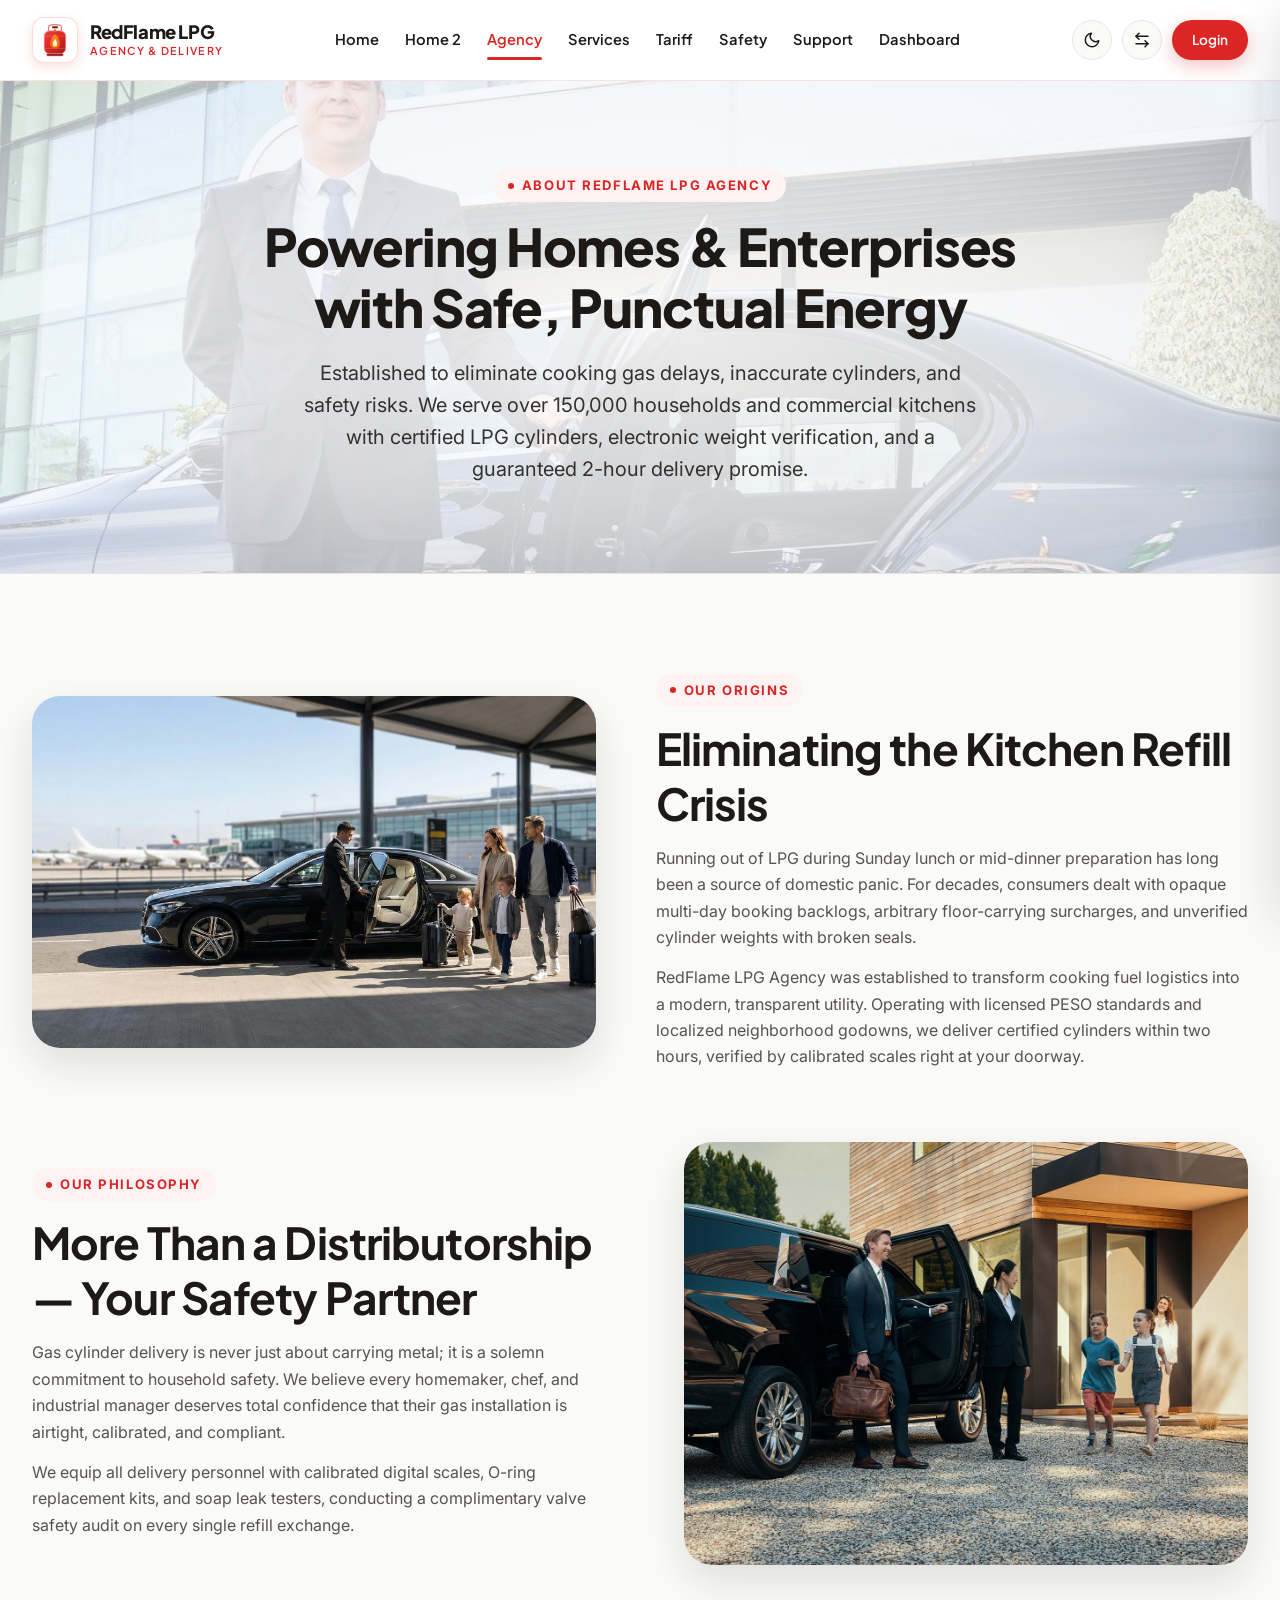
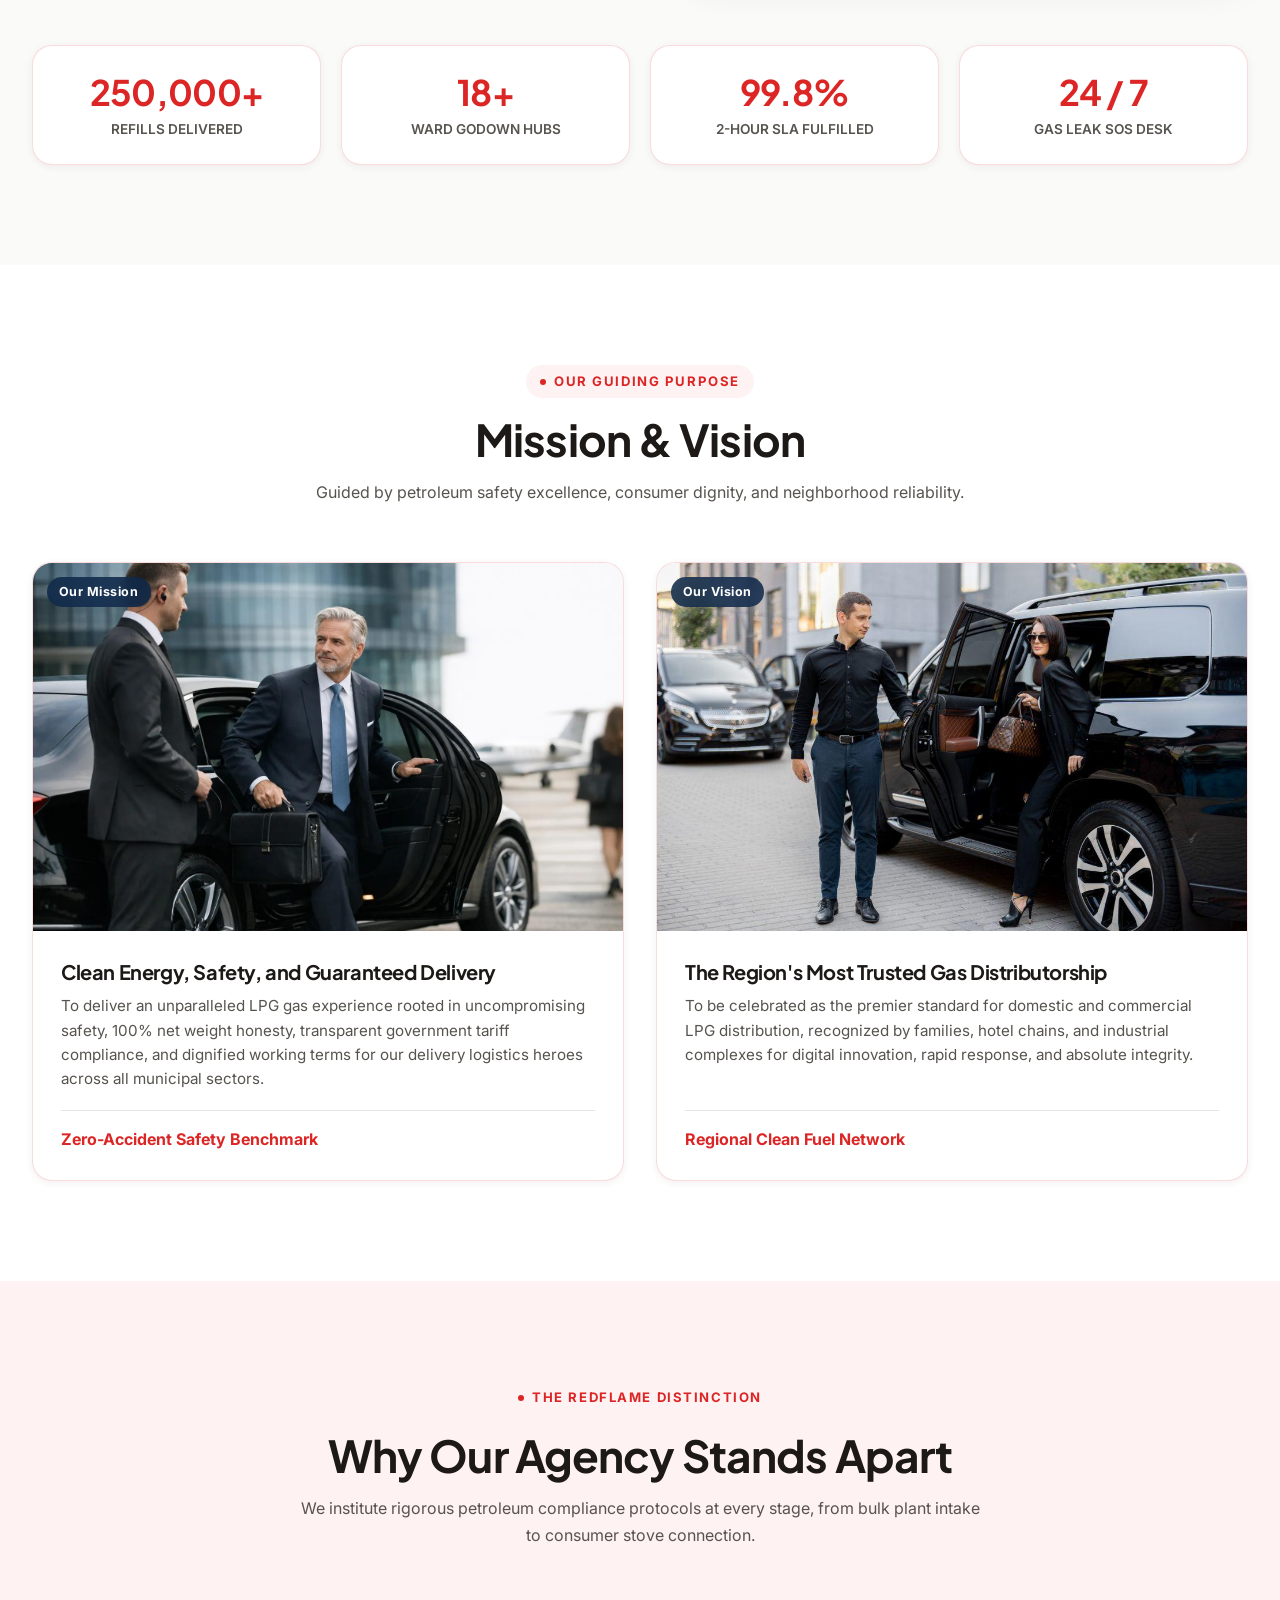
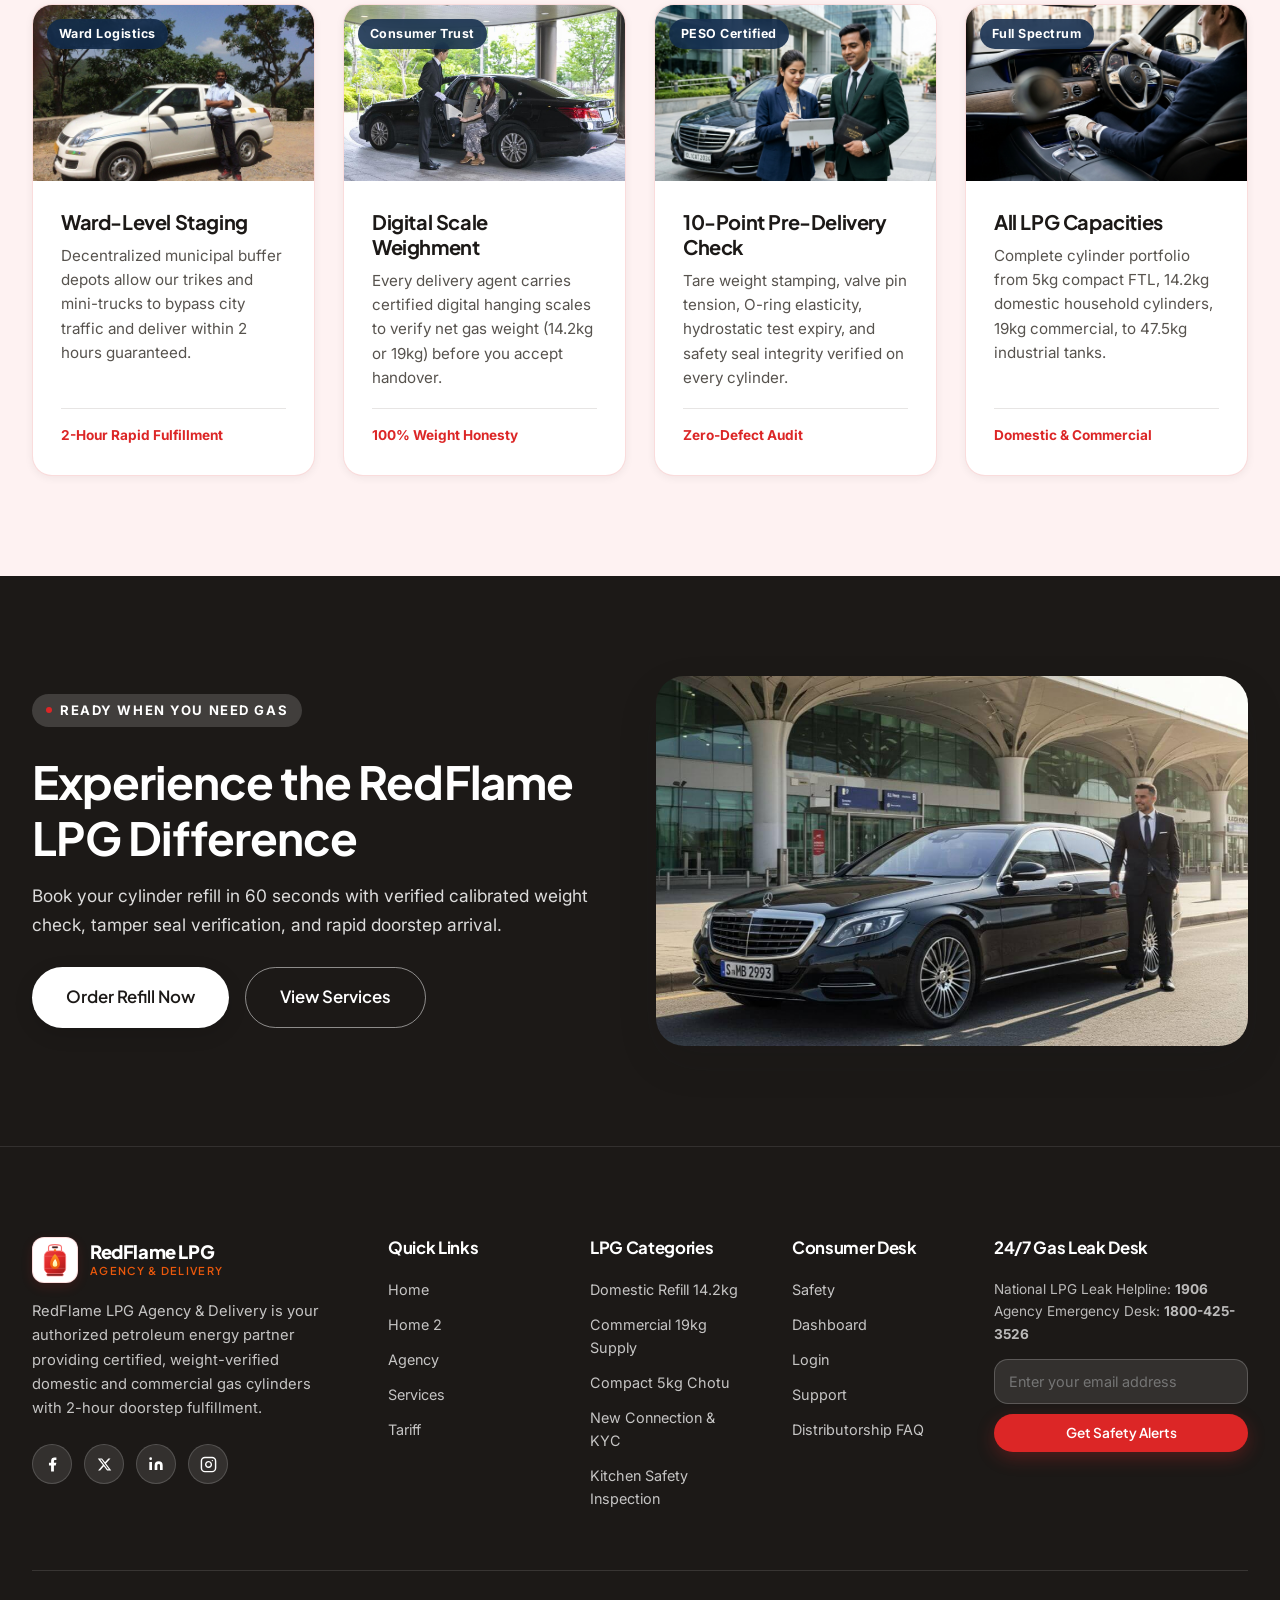
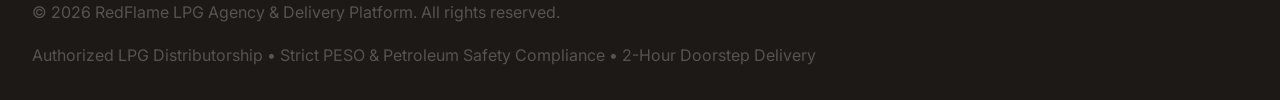
==== agency.html @ 3fe09af0 "first commit" ====
<!DOCTYPE html>
<html lang="en" dir="ltr" data-theme="light">
<head>
  <meta charset="UTF-8">
  <meta name="viewport" content="width=device-width, initial-scale=1.0">
  <title>Agency — RedFlame LPG Gas Agency &amp; Delivery</title>
  <meta name="description" content="Discover RedFlame LPG Agency. Authorized petroleum energy distributorship, uncompromising safety benchmarks, certified digital weight checks, and rapid 2-hour doorstep refills.">
  <!-- Stylesheets -->
  <link rel="stylesheet" href="assets/css/style.css">
  <link rel="icon" type="image/svg+xml" href="data:image/svg+xml,<svg xmlns='http://www.w3.org/2000/svg' viewBox='0 0 100 100'><rect width='100' height='100' rx='22' fill='%231C1917'/><rect x='25' y='28' width='50' height='56' rx='12' fill='%23DC2626'/><path d='M36 28V18C36 14.5 41 12 50 12C59 12 64 14.5 64 18V28' stroke='%23F87171' stroke-width='3' stroke-linecap='round' fill='none'/><path d='M50 36C50 36 62 48 62 60C62 67 57 72 50 72C43 72 38 67 38 60C38 48 50 36 50 36Z' fill='%23F97316'/><path d='M50 48C50 48 55 54 55 61C55 64 53 66 50 66C47 66 45 64 45 61C45 54 50 48 50 48Z' fill='%23FEF08A'/></svg>">
</head>
<body>

  <!-- ==========================================================================
       CRITICAL NAVBAR (Reusable Component)
       ========================================================================== -->
  <header class="site-header">
    <div class="container">
      <nav class="navbar" aria-label="Main Navigation">
        <a href="index.html" class="brand-logo" aria-label="RedFlame LPG Agency &amp; Delivery Home">
          <div class="logo-badge">
            <svg viewBox="0 0 100 100" fill="none" xmlns="http://www.w3.org/2000/svg" aria-hidden="true">
              <defs>
                <linearGradient id="rfCylAgencyNav" x1="20" y1="20" x2="80" y2="90" gradientUnits="userSpaceOnUse">
                  <stop offset="0%" stop-color="#EF4444"/>
                  <stop offset="50%" stop-color="#DC2626"/>
                  <stop offset="100%" stop-color="#991B1B"/>
                </linearGradient>
                <linearGradient id="rfFlameAgencyNav" x1="50" y1="75" x2="50" y2="25" gradientUnits="userSpaceOnUse">
                  <stop offset="0%" stop-color="#EA580C"/>
                  <stop offset="50%" stop-color="#F97316"/>
                  <stop offset="100%" stop-color="#FBBF24"/>
                </linearGradient>
                <linearGradient id="rfCoreAgencyNav" x1="50" y1="70" x2="50" y2="44" gradientUnits="userSpaceOnUse">
                  <stop offset="0%" stop-color="#FEF08A"/>
                  <stop offset="100%" stop-color="#FFFFFF"/>
                </linearGradient>
              </defs>
              <rect x="22" y="26" width="56" height="60" rx="14" fill="url(#rfCylAgencyNav)" stroke="#F87171" stroke-width="2"/>
              <path d="M33 26V16C33 12 38 9.5 50 9.5C62 9.5 67 12 67 16V26" stroke="#F87171" stroke-width="3" stroke-linecap="round" fill="none"/>
              <rect x="42" y="14" width="16" height="5" rx="2.5" fill="#1C1917" stroke="#FCA5A5" stroke-width="1.2"/>
              <rect x="47" y="22" width="6" height="5" rx="1" fill="#F97316"/>
              <line x1="22" y1="40" x2="78" y2="40" stroke="rgba(255,255,255,0.28)" stroke-width="1.5"/>
              <line x1="22" y1="72" x2="78" y2="72" stroke="rgba(255,255,255,0.28)" stroke-width="1.5"/>
              <rect x="28" y="86" width="44" height="6" rx="3" fill="#7F1D1D" stroke="#F87171" stroke-width="1.5"/>
              <path d="M50 34C50 34 63 47 63 60C63 68 57 74 50 74C43 74 37 68 37 60C37 47 50 34 50 34Z" fill="url(#rfFlameAgencyNav)"/>
              <path d="M50 47C50 47 56 54 56 62C56 65.5 53.5 68 50 68C46.5 68 44 65.5 44 62C44 54 50 48 50 48Z" fill="url(#rfCoreAgencyNav)"/>
            </svg>
          </div>
          <div class="brand-text">
            <span class="brand-title">RedFlame LPG</span>
            <span class="brand-subtitle">Agency &amp; Delivery</span>
          </div>
        </a>

        <!-- Desktop Navigation Links (>1024px) -->
        <div class="nav-links-desktop">
          <a href="index.html" class="nav-link">Home</a>
          <a href="home-2.html" class="nav-link">Home 2</a>
          <a href="agency.html" class="nav-link active">Agency</a>
          <a href="services.html" class="nav-link">Services</a>
          <a href="tariff.html" class="nav-link">Tariff</a>
          <a href="safety.html" class="nav-link">Safety</a>
          <a href="support.html" class="nav-link">Support</a>
          <a href="dashboard.html" class="nav-link" title="Consumer Dashboard">Dashboard</a>
        </div>

        <!-- Desktop Action Controls (>1024px) -->
        <div class="nav-actions-desktop">
          <button type="button" class="control-toggle control-icon-only theme-toggle-btn" aria-label="Toggle dark mode" title="Toggle Dark Mode">
            <span class="theme-icon" aria-hidden="true">
              <svg width="18" height="18" viewBox="0 0 24 24" fill="none" stroke="currentColor" stroke-width="2" stroke-linecap="round" stroke-linejoin="round"><path d="M21 12.79A9 9 0 1 1 11.21 3 7 7 0 0 0 21 12.79z"/></svg>
            </span>
          </button>

          <button type="button" class="control-toggle control-icon-only rtl-toggle-btn" aria-label="Toggle text direction" title="Toggle RTL / LTR">
            <span class="rtl-icon" aria-hidden="true">
              <svg width="18" height="18" viewBox="0 0 24 24" fill="none" stroke="currentColor" stroke-width="2" stroke-linecap="round" stroke-linejoin="round"><path d="M8 3 4 7l4 4"/><path d="M4 7h16"/><path d="m16 21 4-4-4-4"/><path d="M20 17H4"/></svg>
            </span>
          </button>

          <a href="login.html" class="btn btn-primary btn-sm nav-cta-login">
            <span>Login</span>
          </a>
        </div>

        <!-- Mobile & Tablet Hamburger Button (<=1024px) -->
        <button type="button" class="hamburger-btn" aria-label="Toggle navigation drawer" aria-expanded="false">
          <span class="hamburger-line"></span>
          <span class="hamburger-line"></span>
          <span class="hamburger-line"></span>
        </button>
      </nav>
    </div>
  </header>

  <!-- ==========================================================================
       SIDEBAR / DRAWER COMPONENT
       ========================================================================== -->
  <div class="sidebar-overlay" aria-hidden="true"></div>
  <aside class="site-sidebar" aria-label="Mobile Navigation Drawer">
    <div class="sidebar-header">
      <div class="brand-logo">
        <div class="logo-badge">
          <svg viewBox="0 0 100 100" fill="none" xmlns="http://www.w3.org/2000/svg" aria-hidden="true">
            <defs>
              <linearGradient id="rfCylAgencyM" x1="20" y1="20" x2="80" y2="90" gradientUnits="userSpaceOnUse">
                <stop offset="0%" stop-color="#EF4444"/>
                <stop offset="50%" stop-color="#DC2626"/>
                <stop offset="100%" stop-color="#991B1B"/>
              </linearGradient>
              <linearGradient id="rfFlameAgencyM" x1="50" y1="75" x2="50" y2="25" gradientUnits="userSpaceOnUse">
                <stop offset="0%" stop-color="#EA580C"/>
                <stop offset="50%" stop-color="#F97316"/>
                <stop offset="100%" stop-color="#FBBF24"/>
              </linearGradient>
              <linearGradient id="rfCoreAgencyM" x1="50" y1="70" x2="50" y2="44" gradientUnits="userSpaceOnUse">
                <stop offset="0%" stop-color="#FEF08A"/>
                <stop offset="100%" stop-color="#FFFFFF"/>
              </linearGradient>
            </defs>
            <rect x="22" y="26" width="56" height="60" rx="14" fill="url(#rfCylAgencyM)" stroke="#F87171" stroke-width="2"/>
            <path d="M33 26V16C33 12 38 9.5 50 9.5C62 9.5 67 12 67 16V26" stroke="#F87171" stroke-width="3" stroke-linecap="round" fill="none"/>
            <rect x="42" y="14" width="16" height="5" rx="2.5" fill="#1C1917" stroke="#FCA5A5" stroke-width="1.2"/>
            <rect x="47" y="22" width="6" height="5" rx="1" fill="#F97316"/>
            <line x1="22" y1="40" x2="78" y2="40" stroke="rgba(255,255,255,0.28)" stroke-width="1.5"/>
            <line x1="22" y1="72" x2="78" y2="72" stroke="rgba(255,255,255,0.28)" stroke-width="1.5"/>
            <rect x="28" y="86" width="44" height="6" rx="3" fill="#7F1D1D" stroke="#F87171" stroke-width="1.5"/>
            <path d="M50 34C50 34 63 47 63 60C63 68 57 74 50 74C43 74 37 68 37 60C37 47 50 34 50 34Z" fill="url(#rfFlameAgencyM)"/>
            <path d="M50 47C50 47 56 54 56 62C56 65.5 53.5 68 50 68C46.5 68 44 65.5 44 62C44 54 50 48 50 48Z" fill="url(#rfCoreAgencyM)"/>
          </svg>
        </div>
        <div class="brand-text">
          <span class="brand-title">RedFlame LPG</span>
          <span class="brand-subtitle">Agency &amp; Delivery</span>
        </div>
      </div>
      <button type="button" class="sidebar-close-btn" aria-label="Close navigation drawer">✕</button>
    </div>

    <div class="sidebar-body">
      <nav class="sidebar-nav-list">
        <a href="index.html" class="sidebar-nav-link">Home</a>
        <a href="home-2.html" class="sidebar-nav-link">Home 2</a>
        <a href="agency.html" class="sidebar-nav-link active">Agency</a>
        <a href="services.html" class="sidebar-nav-link">Services</a>
        <a href="tariff.html" class="sidebar-nav-link">Tariff</a>
        <a href="safety.html" class="sidebar-nav-link">Safety</a>
        <a href="support.html" class="sidebar-nav-link">Support</a>
        <a href="dashboard.html" class="sidebar-nav-link">Dashboard</a>
      </nav>

      <div class="sidebar-divider"></div>

      <div class="sidebar-controls-row">
        <button type="button" class="control-toggle control-icon-only theme-toggle-btn" aria-label="Toggle dark mode" title="Toggle Dark Mode">
          <span class="theme-icon" aria-hidden="true"><svg width="18" height="18" viewBox="0 0 24 24" fill="none" stroke="currentColor" stroke-width="2" stroke-linecap="round" stroke-linejoin="round"><path d="M21 12.79A9 9 0 1 1 11.21 3 7 7 0 0 0 21 12.79z"/></svg></span>
        </button>
        <button type="button" class="control-toggle control-icon-only rtl-toggle-btn" aria-label="Toggle text direction" title="Toggle RTL / LTR">
          <span class="rtl-icon" aria-hidden="true"><svg width="18" height="18" viewBox="0 0 24 24" fill="none" stroke="currentColor" stroke-width="2" stroke-linecap="round" stroke-linejoin="round"><path d="M8 3 4 7l4 4"/><path d="M4 7h16"/><path d="m16 21 4-4-4-4"/><path d="M20 17H4"/></svg></span>
        </button>
      </div>

      <div class="sidebar-cta-wrap">
        <a href="login.html" class="btn btn-primary sidebar-cta-btn">
          <span>Login</span>
        </a>
      </div>
    </div>
  </aside>

  <main id="main-content">
    <!-- ==========================================================================
         SECTION 01 — AGENCY HERO (Centered with Background Image)
         Image: images/image-18.png
         ========================================================================== -->
    <section class="page-hero" style="background-image: url('images/image-18.png');">
      <div class="page-hero-overlay"></div>
      <div class="container">
        <div class="page-hero-content reveal">
          <span class="eyebrow">About RedFlame LPG Agency</span>
          <h1>Powering Homes &amp; Enterprises with Safe, Punctual Energy</h1>
          <p class="lead">Established to eliminate cooking gas delays, inaccurate cylinders, and safety risks. We serve over 150,000 households and commercial kitchens with certified LPG cylinders, electronic weight verification, and a guaranteed 2-hour delivery promise.</p>
        </div>
      </div>
    </section>

    <!-- ==========================================================================
         SECTION 02 — BRAND STORY (Alternating image/text sections)
         Images: images/image-55.png, image-59.png
         ========================================================================== -->
    <section class="section section-alt">
      <div class="container">
        <!-- Story Part 1 -->
        <div style="display:grid; grid-template-columns:1fr 1.05fr; gap:clamp(32px, 5vw, 60px); align-items:center; margin-block-end: clamp(48px, 6vw, 72px);" class="hero-grid-1">
          <div class="reveal">
            <img src="images/image-55.png" alt="Happy family at home kitchen enjoying cooking with reliable RedFlame LPG cylinder connection" class="about-story-img" style="aspect-ratio:16/10; object-position:center;" width="2048" height="1143">
          </div>
          <div class="reveal">
            <span class="eyebrow">Our Origins</span>
            <h2 style="margin-block-end:14px;">Eliminating the Kitchen Refill Crisis</h2>
            <p>Running out of LPG during Sunday lunch or mid-dinner preparation has long been a source of domestic panic. For decades, consumers dealt with opaque multi-day booking backlogs, arbitrary floor-carrying surcharges, and unverified cylinder weights with broken seals.</p>
            <p style="margin-top:14px;">RedFlame LPG Agency was established to transform cooking fuel logistics into a modern, transparent utility. Operating with licensed PESO standards and localized neighborhood godowns, we deliver certified cylinders within two hours, verified by calibrated scales right at your doorway.</p>
          </div>
        </div>

        <!-- Story Part 2 -->
        <div style="display:grid; grid-template-columns:1.05fr 1fr; gap:clamp(32px, 5vw, 60px); align-items:center;" class="hero-grid-1">
          <div class="reveal">
            <span class="eyebrow">Our Philosophy</span>
            <h2 style="margin-block-end:14px;">More Than a Distributorship — Your Safety Partner</h2>
            <p>Gas cylinder delivery is never just about carrying metal; it is a solemn commitment to household safety. We believe every homemaker, chef, and industrial manager deserves total confidence that their gas installation is airtight, calibrated, and compliant.</p>
            <p style="margin-top:14px;">We equip all delivery personnel with calibrated digital scales, O-ring replacement kits, and soap leak testers, conducting a complimentary valve safety audit on every single refill exchange.</p>
          </div>
          <div class="reveal">
            <img src="images/image-59.png" alt="RedFlame LPG delivery team in uniform conducting kitchen safety audit and cylinder installation" class="about-story-img" style="aspect-ratio:4/3; object-position:center 20%;" width="1280" height="1000">
          </div>
        </div>

        <!-- Animated Statistics Strip -->
        <div style="display:grid; grid-template-columns:repeat(4, 1fr); gap:20px; margin-block-start: clamp(50px, 7vw, 80px);" class="grid-4">
          <div class="premium-card reveal" style="padding:24px; text-align:center;">
            <h3 style="font-size:2.2rem; color:var(--accent-primary); margin-block-end:4px;">250,000+</h3>
            <p style="font-size:0.85rem; font-weight:600; text-transform:uppercase;">Refills Delivered</p>
          </div>
          <div class="premium-card reveal" style="padding:24px; text-align:center;">
            <h3 style="font-size:2.2rem; color:var(--accent-primary); margin-block-end:4px;">18+</h3>
            <p style="font-size:0.85rem; font-weight:600; text-transform:uppercase;">Ward Godown Hubs</p>
          </div>
          <div class="premium-card reveal" style="padding:24px; text-align:center;">
            <h3 style="font-size:2.2rem; color:var(--accent-primary); margin-block-end:4px;">99.8%</h3>
            <p style="font-size:0.85rem; font-weight:600; text-transform:uppercase;">2-Hour SLA Fulfilled</p>
          </div>
          <div class="premium-card reveal" style="padding:24px; text-align:center;">
            <h3 style="font-size:2.2rem; color:var(--accent-primary); margin-block-end:4px;">24 / 7</h3>
            <p style="font-size:0.85rem; font-weight:600; text-transform:uppercase;">Gas Leak SOS Desk</p>
          </div>
        </div>
      </div>
    </section>

    <!-- ==========================================================================
         SECTION 03 — MISSION & VISION (EXACTLY 2 cards)
         Images: images/image-33.png, image-30.png
         ========================================================================== -->
    <section class="section">
      <div class="container">
        <div class="section-header reveal">
          <span class="eyebrow">Our Guiding Purpose</span>
          <h2>Mission &amp; Vision</h2>
          <p>Guided by petroleum safety excellence, consumer dignity, and neighborhood reliability.</p>
        </div>

        <div class="grid-2">
          <!-- Card 1: Mission -->
          <div class="premium-card reveal">
            <div class="card-img-wrap">
              <img src="images/image-33.png" alt="Safety certified LPG engineer inspecting manifold gas installation with precision gauges" width="1536" height="1024">
              <span class="card-badge">Our Mission</span>
            </div>
            <div class="card-body">
              <h3 class="card-title">Clean Energy, Safety, and Guaranteed Delivery</h3>
              <p class="card-desc">To deliver an unparalleled LPG gas experience rooted in uncompromising safety, 100% net weight honesty, transparent government tariff compliance, and dignified working terms for our delivery logistics heroes across all municipal sectors.</p>
              <div class="card-footer">
                <span style="font-weight:700; color:var(--accent-primary);">Zero-Accident Safety Benchmark</span>
              </div>
            </div>
          </div>

          <!-- Card 2: Vision -->
          <div class="premium-card reveal">
            <div class="card-img-wrap">
              <img src="images/image-30.png" alt="Modern clean commercial kitchen operating high flame RedFlame LPG burners" width="1024" height="683">
              <span class="card-badge">Our Vision</span>
            </div>
            <div class="card-body">
              <h3 class="card-title">The Region's Most Trusted Gas Distributorship</h3>
              <p class="card-desc">To be celebrated as the premier standard for domestic and commercial LPG distribution, recognized by families, hotel chains, and industrial complexes for digital innovation, rapid response, and absolute integrity.</p>
              <div class="card-footer">
                <span style="font-weight:700; color:var(--accent-primary);">Regional Clean Fuel Network</span>
              </div>
            </div>
          </div>
        </div>
      </div>
    </section>

    <!-- ==========================================================================
         SECTION 04 — WHY OUR AGENCY (EXACTLY 4 cards)
         Images: images/image-65.png, image-31.png, image-67.png, image-68.png
         ========================================================================== -->
    <section class="section section-soft">
      <div class="container">
        <div class="section-header reveal">
          <span class="eyebrow">The RedFlame Distinction</span>
          <h2>Why Our Agency Stands Apart</h2>
          <p>We institute rigorous petroleum compliance protocols at every stage, from bulk plant intake to consumer stove connection.</p>
        </div>

        <div class="grid-4">
          <!-- Card 1 -->
          <div class="premium-card reveal">
            <div class="card-img-wrap">
              <img src="images/image-65.png" alt="RedFlame LPG express delivery vehicle navigating localized ward streets" width="1200" height="900">
              <span class="card-badge">Ward Logistics</span>
            </div>
            <div class="card-body">
              <h3 class="card-title">Ward-Level Staging</h3>
              <p class="card-desc">Decentralized municipal buffer depots allow our trikes and mini-trucks to bypass city traffic and deliver within 2 hours guaranteed.</p>
              <div class="card-footer">
                <span style="font-weight:700; color:var(--accent-primary); font-size:0.85rem;">2-Hour Rapid Fulfillment</span>
              </div>
            </div>
          </div>

          <!-- Card 2 -->
          <div class="premium-card reveal">
            <div class="card-img-wrap">
              <img src="images/image-31.png" alt="Delivery agent showing homemaker calibrated digital scale weight measurement" width="960" height="640">
              <span class="card-badge">Consumer Trust</span>
            </div>
            <div class="card-body">
              <h3 class="card-title">Digital Scale Weighment</h3>
              <p class="card-desc">Every delivery agent carries certified digital hanging scales to verify net gas weight (14.2kg or 19kg) before you accept handover.</p>
              <div class="card-footer">
                <span style="font-weight:700; color:var(--accent-primary); font-size:0.85rem;">100% Weight Honesty</span>
              </div>
            </div>
          </div>

          <!-- Card 3 -->
          <div class="premium-card reveal">
            <div class="card-img-wrap">
              <img src="images/image-67.png" alt="Safety officer inspecting cylinder valve O-ring seal and pressure regulator with soap solution" style="object-position:center 20%;" width="1200" height="800">
              <span class="card-badge">PESO Certified</span>
            </div>
            <div class="card-body">
              <h3 class="card-title">10-Point Pre-Delivery Check</h3>
              <p class="card-desc">Tare weight stamping, valve pin tension, O-ring elasticity, hydrostatic test expiry, and safety seal integrity verified on every cylinder.</p>
              <div class="card-footer">
                <span style="font-weight:700; color:var(--accent-primary); font-size:0.85rem;">Zero-Defect Audit</span>
              </div>
            </div>
          </div>

          <!-- Card 4 -->
          <div class="premium-card reveal">
            <div class="card-img-wrap">
              <img src="images/image-68.png" alt="Industrial manifold valve control and high pressure regulator panel" style="object-position:center 45%;" width="1200" height="800">
              <span class="card-badge">Full Spectrum</span>
            </div>
            <div class="card-body">
              <h3 class="card-title">All LPG Capacities</h3>
              <p class="card-desc">Complete cylinder portfolio from 5kg compact FTL, 14.2kg domestic household cylinders, 19kg commercial, to 47.5kg industrial tanks.</p>
              <div class="card-footer">
                <span style="font-weight:700; color:var(--accent-primary); font-size:0.85rem;">Domestic &amp; Commercial</span>
              </div>
            </div>
          </div>
        </div>
      </div>
    </section>

    <!-- ==========================================================================
         SECTION 05 — TRUST & RELIABILITY CTA
         Image: images/image-61.png
         ========================================================================== -->
    <section class="section section-dark" style="position:relative; overflow:hidden;">
      <div class="container" style="position:relative; z-index:2;">
        <div style="display:grid; grid-template-columns:1fr 1.05fr; gap:clamp(32px, 5vw, 60px); align-items:center;" class="hero-grid-1">
          <div class="reveal" style="max-width:560px;">
            <span class="eyebrow" style="background:rgba(255,255,255,0.16); color:#FFFFFF;">Ready When You Need Gas</span>
            <h2 style="font-size:clamp(2rem, 3.8vw, 2.85rem); margin-block:12px 16px;">Experience the RedFlame LPG Difference</h2>
            <p style="font-size:1.08rem; line-height:1.65; margin-block-end:28px;">Book your cylinder refill in 60 seconds with verified calibrated weight check, tamper seal verification, and rapid doorstep arrival.</p>
            <div class="cta-btn-group" style="display:flex; gap:16px; flex-wrap:wrap;">
              <button type="button" class="btn btn-white btn-lg" data-open-modal="booking">Order Refill Now</button>
              <a href="services.html" class="btn btn-outline btn-lg" style="color:#FFFFFF; border-color:rgba(255,255,255,0.5);">View Services</a>
            </div>
          </div>
          <div class="reveal">
            <img src="images/image-61.png" alt="RedFlame LPG delivery supervisor standing proudly beside dispatch fleet at central godown hub" class="about-story-img" style="aspect-ratio:16/10; object-position:center 22%;" width="1060" height="710">
          </div>
        </div>
      </div>
    </section>
  </main>

  <!-- ==========================================================================
       SHARED REUSABLE FOOTER
       ========================================================================== -->
  <footer class="site-footer">
    <div class="container">
      <div class="footer-grid">
        <div class="footer-col">
          <a href="index.html" class="brand-logo" style="margin-block-end:16px;" aria-label="RedFlame LPG Agency &amp; Delivery Home">
            <div class="logo-badge">
              <svg viewBox="0 0 100 100" fill="none" xmlns="http://www.w3.org/2000/svg" aria-hidden="true">
                <defs>
                  <linearGradient id="rfCylAgencyFt" x1="20" y1="20" x2="80" y2="90" gradientUnits="userSpaceOnUse">
                    <stop offset="0%" stop-color="#EF4444"/>
                    <stop offset="50%" stop-color="#DC2626"/>
                    <stop offset="100%" stop-color="#991B1B"/>
                  </linearGradient>
                  <linearGradient id="rfFlameAgencyFt" x1="50" y1="75" x2="50" y2="25" gradientUnits="userSpaceOnUse">
                    <stop offset="0%" stop-color="#EA580C"/>
                    <stop offset="50%" stop-color="#F97316"/>
                    <stop offset="100%" stop-color="#FBBF24"/>
                  </linearGradient>
                  <linearGradient id="rfCoreAgencyFt" x1="50" y1="70" x2="50" y2="44" gradientUnits="userSpaceOnUse">
                    <stop offset="0%" stop-color="#FEF08A"/>
                    <stop offset="100%" stop-color="#FFFFFF"/>
                  </linearGradient>
                </defs>
                <rect x="22" y="26" width="56" height="60" rx="14" fill="url(#rfCylAgencyFt)" stroke="#F87171" stroke-width="2"/>
                <path d="M33 26V16C33 12 38 9.5 50 9.5C62 9.5 67 12 67 16V26" stroke="#F87171" stroke-width="3" stroke-linecap="round" fill="none"/>
                <rect x="42" y="14" width="16" height="5" rx="2.5" fill="#1C1917" stroke="#FCA5A5" stroke-width="1.2"/>
                <rect x="47" y="22" width="6" height="5" rx="1" fill="#F97316"/>
                <line x1="22" y1="40" x2="78" y2="40" stroke="rgba(255,255,255,0.28)" stroke-width="1.5"/>
                <line x1="22" y1="72" x2="78" y2="72" stroke="rgba(255,255,255,0.28)" stroke-width="1.5"/>
                <rect x="28" y="86" width="44" height="6" rx="3" fill="#7F1D1D" stroke="#F87171" stroke-width="1.5"/>
                <path d="M50 34C50 34 63 47 63 60C63 68 57 74 50 74C43 74 37 68 37 60C37 47 50 34 50 34Z" fill="url(#rfFlameAgencyFt)"/>
                <path d="M50 47C50 47 56 54 56 62C56 65.5 53.5 68 50 68C46.5 68 44 65.5 44 62C44 54 50 48 50 48Z" fill="url(#rfCoreAgencyFt)"/>
              </svg>
            </div>
            <div class="brand-text">
              <span class="brand-title">RedFlame LPG</span>
              <span class="brand-subtitle">Agency &amp; Delivery</span>
            </div>
          </a>
          <p class="footer-desc">RedFlame LPG Agency &amp; Delivery is your authorized petroleum energy partner providing certified, weight-verified domestic and commercial gas cylinders with 2-hour doorstep fulfillment.</p>
          <div class="social-links">
            <a href="#" class="social-link" aria-label="Facebook" title="Facebook">
              <svg width="17" height="17" viewBox="0 0 24 24" fill="currentColor" aria-hidden="true"><path d="M14 13.5h2.5l1-4H14v-2c0-1.03 0-2 2-2h1.5V2.14c-.326-.043-1.557-.14-2.857-.14C11.928 2 10 3.657 10 6.7v2.8H7v4h3V22h4v-8.5z"/></svg>
            </a>
            <a href="#" class="social-link" aria-label="X (Twitter)" title="X (Twitter)">
              <svg width="15" height="15" viewBox="0 0 24 24" fill="currentColor" aria-hidden="true"><path d="M18.244 2.25h3.308l-7.227 8.26 8.502 11.24H16.17l-5.214-6.817L4.99 21.75H1.68l7.73-8.835L1.254 2.25H8.08l4.713 6.231zm-1.161 17.52h1.833L7.084 4.126H5.117z"/></svg>
            </a>
            <a href="#" class="social-link" aria-label="LinkedIn" title="LinkedIn">
              <svg width="16" height="16" viewBox="0 0 24 24" fill="currentColor" aria-hidden="true"><path d="M16 8a6 6 0 0 1 6 6v7h-4v-7a2 2 0 0 0-2-2 2 2 0 0 0-2 2v7h-4v-7a6 6 0 0 1 6-6z"/><rect x="2" y="9" width="4" height="12"/><circle cx="4" cy="4" r="2"/></svg>
            </a>
            <a href="#" class="social-link" aria-label="Instagram" title="Instagram">
              <svg width="17" height="17" viewBox="0 0 24 24" fill="none" stroke="currentColor" stroke-width="2" stroke-linecap="round" stroke-linejoin="round" aria-hidden="true"><rect x="2" y="2" width="20" height="20" rx="5" ry="5"/><path d="M16 11.37A4 4 0 1 1 12.63 8 4 4 0 0 1 16 11.37z"/><line x1="17.5" y1="6.5" x2="17.51" y2="6.5"/></svg>
            </a>
          </div>
        </div>

        <div class="footer-col">
          <h5>Quick Links</h5>
          <div class="footer-links">
            <a href="index.html" class="footer-link">Home</a>
            <a href="home-2.html" class="footer-link">Home 2</a>
            <a href="agency.html" class="footer-link">Agency</a>
            <a href="services.html" class="footer-link">Services</a>
            <a href="tariff.html" class="footer-link">Tariff</a>
          </div>
        </div>

        <div class="footer-col">
          <h5>LPG Categories</h5>
          <div class="footer-links">
            <a href="services.html#domestic-lpg" class="footer-link">Domestic Refill 14.2kg</a>
            <a href="services.html#commercial-lpg" class="footer-link">Commercial 19kg Supply</a>
            <a href="services.html#domestic-lpg" class="footer-link">Compact 5kg Chotu</a>
            <a href="services.html#new-connection" class="footer-link">New Connection &amp; KYC</a>
            <a href="services.html#safety-inspection" class="footer-link">Kitchen Safety Inspection</a>
          </div>
        </div>

        <div class="footer-col">
          <h5>Consumer Desk</h5>
          <div class="footer-links">
            <a href="safety.html" class="footer-link">Safety</a>
            <a href="dashboard.html" class="footer-link">Dashboard</a>
            <a href="login.html" class="footer-link">Login</a>
            <a href="support.html" class="footer-link">Support</a>
            <a href="support.html#faq" class="footer-link">Distributorship FAQ</a>
          </div>
        </div>

        <div class="footer-col">
          <h5>24/7 Gas Leak Desk</h5>
          <p style="font-size:0.85rem; color:rgba(255,255,255,0.7); margin-block-end:14px;">National LPG Leak Helpline: <strong>1906</strong><br>Agency Emergency Desk: <strong>1800-425-3526</strong></p>
          <form onsubmit="event.preventDefault(); showToast('Thank you for subscribing to RedFlame LPG safety alerts!', 'success'); this.reset();" style="display:flex; flex-direction:column; gap:10px;">
            <input type="email" placeholder="Enter your email address" required style="padding:10px 14px; border-radius:var(--radius-md); background:rgba(255,255,255,0.1); border:1px solid rgba(255,255,255,0.2); color:#FFFFFF; font-size:0.9rem;">
            <button type="submit" class="btn btn-primary btn-sm" style="background:var(--color-fresh);">Get Safety Alerts</button>
          </form>
        </div>
      </div>

      <div class="footer-bottom">
        <p>&copy; 2026 RedFlame LPG Agency &amp; Delivery Platform. All rights reserved.</p>
        <p>Authorized LPG Distributorship &bull; Strict PESO &amp; Petroleum Safety Compliance &bull; 2-Hour Doorstep Delivery</p>
      </div>
    </div>
  </footer>

  <!-- Booking Modal -->
  <div class="modal-overlay" id="bookingModal" role="dialog" aria-modal="true" aria-labelledby="modalTitle">
    <div class="modal-dialog">
      <div class="modal-header">
        <div>
          <h3 id="modalTitle" style="font-size:1.35rem; margin-block-end:4px;">Book an LPG Cylinder Refill</h3>
          <p style="font-size:0.85rem; color:var(--text-muted);">Guaranteed 2-hour doorstep delivery with digital weight check</p>
        </div>
        <button type="button" class="modal-close-btn" aria-label="Close modal">✕</button>
      </div>
      <div class="modal-body">
        <form id="bookingModalForm" style="display:flex; flex-direction:column; gap:18px;">
          <div class="form-group">
            <label for="bookingModalService" class="form-label">Cylinder Category &amp; Tariff</label>
            <select id="bookingModalService" class="form-control" required>
              <option value="domestic-14">Domestic Refill 14.2 kg (₹853 / cylinder)</option>
              <option value="commercial-19">Commercial 19 kg Cylinder (₹1,780 / cylinder)</option>
              <option value="compact-5">Compact 5 kg Chotu Cylinder (₹340 / refill)</option>
              <option value="industrial-47">Industrial 47.5 kg Jumbo Tank (₹4,450 / cylinder)</option>
              <option value="new-connection">New Connection Kit + SV + Regulator (₹2,250)</option>
              <option value="safety-inspection">Kitchen Safety Audit &amp; Gas Leak Check (₹199)</option>
            </select>
          </div>

          <div class="grid-2" style="display:grid; grid-template-columns:1fr 1fr; gap:14px;">
            <div class="form-group">
              <label for="bookingModalPickup" class="form-label">Consumer ID / Mobile No.</label>
              <input type="text" id="bookingModalPickup" class="form-control" placeholder="17-Digit LPG ID or Mobile" required>
            </div>
            <div class="form-group">
              <label for="bookingModalDrop" class="form-label">Delivery Address / Ward</label>
              <input type="text" id="bookingModalDrop" class="form-control" placeholder="Flat No., Street, Sector" required>
            </div>
          </div>

          <div class="grid-3" style="display:grid; grid-template-columns:1fr 1fr 1fr; gap:12px;">
            <div class="form-group">
              <label for="bookingModalDate" class="form-label">Delivery Date</label>
              <input type="date" id="bookingModalDate" class="form-control" required>
            </div>
            <div class="form-group">
              <label for="bookingModalTime" class="form-label">Preferred Time</label>
              <input type="time" id="bookingModalTime" class="form-control" value="09:00" required>
            </div>
            <div class="form-group">
              <label for="bookingModalHours" class="form-label">Cylinder Qty</label>
              <input type="number" id="bookingModalHours" class="form-control" min="1" max="10" value="1" required>
            </div>
          </div>

          <div style="background:var(--color-soft-green); border:1px solid rgba(2, 132, 199, 0.2); padding:16px; border-radius:var(--radius-md); display:flex; justify-content:space-between; align-items:center;">
            <div>
              <span style="font-size:0.8rem; text-transform:uppercase; font-weight:700; color:var(--text-muted); display:block;">Estimated Total (Govt. Tariff)</span>
              <strong id="bookingModalEstimate" style="font-size:1.6rem; color:var(--accent-primary); font-family:var(--font-heading);">₹853</strong>
            </div>
            <span style="font-size:0.8rem; color:var(--text-muted); text-align:right;">Zero Floor Surcharges<br>DBT Subsidy &amp; Taxes Included</span>
          </div>

          <button type="submit" class="btn btn-primary btn-lg" style="width:100%;">
            <span>Confirm &amp; Dispatch Refill</span>
          </button>
        </form>
      </div>
    </div>
  </div>

  <script src="assets/js/main.js"></script>
</body>
</html>
---- assets/css/style.css ----
/* ==========================================================================
   REDFLAME LPG AGENCY & DELIVERY — ADVANCED PREMIUM DESIGN SYSTEM
   Classic Cylinder Red + Flame Orange + Deep Obsidian Theme, RTL & Dark Mode
   ========================================================================== */

@import url('https://fonts.googleapis.com/css2?family=Inter:wght@300;400;500;600;700&family=Plus+Jakarta+Sans:wght@500;600;700;800&display=swap');

/* --- CSS Variables & Theme Tokens --- */
:root {
  /* Brand Palette - Light Mode Default */
  --color-forest: #1C1917;
  --color-premium: #DC2626;
  --color-emerald: #B91C1C;
  --color-fresh: #DC2626;
  --color-flame: #EA580C;
  --color-soft-green: #FEF2F2;
  --color-soft-green-rgb: 254, 242, 242;
  --color-white: #FFFFFF;
  --color-warm-white: #FAFAF9;
  --color-charcoal: #1C1917;
  --color-muted: #57534E;
  --color-border: #E7E5E4;
  --color-card-border: rgba(220, 38, 38, 0.16);

  /* Semantic UI Tokens */
  --bg-primary: #FFFFFF;
  --bg-secondary: #FAFAF9;
  --bg-tertiary: #FFF7ED;
  --bg-card: #FFFFFF;
  --bg-card-hover: #FFFFFF;
  --text-main: #1C1917;
  --text-muted: #57534E;
  --text-light: #78716C;
  --heading-color: #1C1917;
  
  --header-bg: rgba(255, 255, 255, 0.96);
  --header-border: rgba(220, 38, 38, 0.14);
  --sidebar-bg: #FFFFFF;
  --sidebar-border: #E7E5E4;

  --accent-primary: #DC2626;
  --accent-hover: #B91C1C;
  --accent-emerald: #DC2626;
  --accent-glow: rgba(220, 38, 38, 0.28);
  --accent-flame: #EA580C;
  
  --shadow-sm: 0 2px 8px rgba(28, 25, 23, 0.06);
  --shadow-md: 0 8px 24px rgba(28, 25, 23, 0.09);
  --shadow-lg: 0 16px 40px rgba(28, 25, 23, 0.12);
  --shadow-card: 0 10px 30px rgba(28, 25, 23, 0.07);
  --shadow-float: 0 20px 48px rgba(28, 25, 23, 0.15);

  /* Typography */
  --font-heading: 'Plus Jakarta Sans', system-ui, -apple-system, sans-serif;
  --font-body: 'Inter', system-ui, -apple-system, sans-serif;

  /* Layout & Transitions */
  --radius-sm: 8px;
  --radius-md: 14px;
  --radius-lg: 20px;
  --radius-xl: 28px;
  --radius-full: 9999px;
  --transition: all 0.3s cubic-bezier(0.25, 0.8, 0.25, 1);
  --transition-fast: all 0.18s ease-in-out;
  --transition-bounce: all 0.4s cubic-bezier(0.34, 1.56, 0.64, 1);
  
  --container-max: 1280px;
  --section-padding: clamp(60px, 8vw, 100px);
}

/* --- Dark Theme Tokens --- */
[data-theme="dark"] {
  --bg-primary: #120909;
  --bg-secondary: #1A0E0E;
  --bg-tertiary: #241313;
  --bg-card: #1F1111;
  --bg-card-hover: #2B1717;
  --text-main: #F9FAFB;
  --text-muted: #A1A1AA;
  --text-light: #71717A;
  --heading-color: #FFFFFF;

  --color-border: #3B1C1C;
  --color-card-border: rgba(248, 113, 113, 0.22);
  --color-soft-green: #261212;
  --color-soft-green-rgb: 38, 18, 18;

  --header-bg: rgba(18, 9, 9, 0.94);
  --header-border: rgba(248, 113, 113, 0.18);
  --sidebar-bg: #170B0B;
  --sidebar-border: #3B1C1C;

  --accent-primary: #EF4444;
  --accent-hover: #F87171;
  --accent-emerald: #EF4444;
  --accent-glow: rgba(239, 68, 68, 0.35);
  --accent-flame: #FB923C;

  --shadow-sm: 0 2px 8px rgba(0, 0, 0, 0.35);
  --shadow-md: 0 8px 24px rgba(0, 0, 0, 0.45);
  --shadow-lg: 0 16px 40px rgba(0, 0, 0, 0.55);
  --shadow-card: 0 10px 30px rgba(0, 0, 0, 0.4);
  --shadow-float: 0 20px 48px rgba(0, 0, 0, 0.65);
}

/* --- Reset & Global Baseline --- */
*, *::before, *::after {
  box-sizing: border-box;
  margin: 0;
  padding: 0;
}

html {
  font-size: 16px;
  scroll-behavior: smooth;
  -webkit-font-smoothing: antialiased;
  -moz-osx-font-smoothing: grayscale;
}

body {
  font-family: var(--font-body);
  font-size: 1rem;
  line-height: 1.6;
  color: var(--text-main);
  background-color: var(--bg-primary);
  overflow-x: hidden;
  transition: background-color 0.3s ease, color 0.3s ease;
  min-height: 100vh;
  display: flex;
  flex-direction: column;
}

img, svg, picture {
  max-width: 100%;
  display: block;
}

a {
  color: inherit;
  text-decoration: none;
  transition: var(--transition-fast);
}

button, input, select, textarea {
  font: inherit;
  color: inherit;
  border: none;
  background: none;
}

button {
  cursor: pointer;
}

ul, ol {
  list-style: none;
}

/* --- Typography --- */
h1, h2, h3, h4, h5, h6 {
  font-family: var(--font-heading);
  color: var(--heading-color);
  font-weight: 700;
  line-height: 1.25;
  letter-spacing: -0.02em;
}

h1 { font-size: clamp(2.25rem, 5vw, 3.75rem); font-weight: 800; }
h2 { font-size: clamp(1.85rem, 4vw, 2.75rem); }
h3 { font-size: clamp(1.35rem, 2.5vw, 1.75rem); }
h4 { font-size: clamp(1.15rem, 2vw, 1.35rem); }
h5 { font-size: 1.1rem; }
h6 { font-size: 0.95rem; text-transform: uppercase; letter-spacing: 0.08em; }

p {
  color: var(--text-muted);
  font-size: 1rem;
  line-height: 1.65;
}

.lead {
  font-size: clamp(1.05rem, 1.8vw, 1.25rem);
  line-height: 1.6;
  color: var(--text-muted);
}

.eyebrow {
  display: inline-flex;
  align-items: center;
  gap: 8px;
  font-size: 0.82rem;
  font-weight: 700;
  text-transform: uppercase;
  letter-spacing: 0.12em;
  color: var(--accent-primary);
  background: var(--color-soft-green);
  padding: 6px 14px;
  border-radius: var(--radius-full);
  margin-block-end: 14px;
}

.eyebrow::before {
  content: '';
  width: 6px;
  height: 6px;
  border-radius: 50%;
  background: var(--accent-primary);
}

/* --- Container & Layout Helpers --- */
.container {
  width: 100%;
  max-width: var(--container-max);
  margin-inline: auto;
  padding-inline: clamp(16px, 4vw, 32px);
}

.section {
  padding-block: var(--section-padding);
  position: relative;
}

section[id] {
  scroll-margin-top: 88px;
}

.section-alt {
  background-color: var(--bg-secondary);
}

.section-soft {
  background-color: var(--color-soft-green);
}

.section-dark {
  background-color: var(--color-forest);
  color: #FFFFFF;
}

.section-dark h1,
.section-dark h2,
.section-dark h3,
.section-dark h4 {
  color: #FFFFFF;
}

.section-dark p {
  color: rgba(255, 255, 255, 0.85);
}

.section-header {
  text-align: center;
  max-width: 680px;
  margin-inline: auto;
  margin-block-end: clamp(36px, 6vw, 56px);
}

.section-header.text-start {
  text-align: start;
  margin-inline: 0;
}

.section-header h2 {
  margin-block-end: 12px;
}

/* --- Buttons & Interactive Elements --- */
.btn {
  display: inline-flex;
  align-items: center;
  justify-content: center;
  gap: 10px;
  font-family: var(--font-heading);
  font-weight: 600;
  font-size: 0.95rem;
  padding: 13px 26px;
  border-radius: var(--radius-full);
  transition: var(--transition);
  white-space: nowrap;
  user-select: none;
  text-decoration: none;
  position: relative;
  overflow: hidden;
}

.btn-primary {
  background-color: var(--accent-primary);
  color: #FFFFFF !important;
  box-shadow: 0 6px 18px var(--accent-glow);
}

.btn-primary:hover {
  background-color: var(--accent-hover);
  transform: translateY(-2px);
  box-shadow: 0 10px 24px var(--accent-glow);
}

.btn-primary:active {
  transform: translateY(0);
}

.btn-secondary {
  background-color: var(--color-soft-green);
  color: var(--accent-primary);
  border: 1px solid rgba(2, 132, 199, 0.2);
}

.btn-secondary:hover {
  background-color: var(--accent-primary);
  color: #FFFFFF;
  transform: translateY(-2px);
}

.btn-outline {
  border: 1.5px solid var(--accent-primary);
  color: var(--accent-primary);
  background: transparent;
}

.btn-outline:hover {
  background-color: var(--accent-primary);
  color: #FFFFFF;
  transform: translateY(-2px);
}

.btn-white {
  background-color: #FFFFFF;
  color: var(--color-forest) !important;
  box-shadow: 0 6px 20px rgba(0, 0, 0, 0.12);
}

.btn-white:hover {
  background-color: var(--color-soft-green);
  transform: translateY(-2px);
}

.btn-sm {
  padding: 8px 18px;
  font-size: 0.85rem;
}

.btn-lg {
  padding: 16px 34px;
  font-size: 1.05rem;
}

.btn-full {
  width: 100%;
}

.btn-icon-round {
  width: 42px;
  height: 42px;
  border-radius: 50%;
  display: inline-flex;
  align-items: center;
  justify-content: center;
  background: var(--bg-secondary);
  border: 1px solid var(--color-border);
  color: var(--text-main);
  transition: var(--transition-fast);
}

.btn-icon-round:hover {
  background: var(--color-soft-green);
  color: var(--accent-primary);
  border-color: var(--accent-primary);
  transform: scale(1.05);
}

/* ==========================================================================
   NAVBAR & HEADER COMPONENT
   ========================================================================== */
.site-header {
  position: sticky;
  top: 0;
  z-index: 1000;
  background-color: var(--header-bg);
  backdrop-filter: blur(14px);
  -webkit-backdrop-filter: blur(14px);
  border-bottom: 1px solid var(--header-border);
  transition: var(--transition);
}

.site-header.scrolled {
  box-shadow: var(--shadow-sm);
}

.navbar {
  display: flex;
  align-items: center;
  justify-content: space-between;
  height: 80px;
  gap: clamp(12px, 1.5vw, 24px);
}

/* Brand Logo */
.brand-logo {
  display: flex;
  align-items: center;
  gap: 12px;
  font-family: var(--font-heading);
  font-weight: 800;
  font-size: 1.25rem;
  color: var(--heading-color);
  letter-spacing: -0.02em;
  flex-shrink: 0;
}

.logo-badge {
  width: 46px;
  height: 46px;
  padding: 3px;
  border-radius: 12px;
  background: #FFFFFF;
  border: 1px solid var(--color-card-border);
  display: flex;
  align-items: center;
  justify-content: center;
  box-shadow: 0 4px 12px rgba(220, 38, 38, 0.14);
  flex-shrink: 0;
}

[data-theme="dark"] .logo-badge {
  background: #1C0F0F;
  border-color: rgba(248, 113, 113, 0.22);
  box-shadow: 0 4px 14px rgba(0, 0, 0, 0.4);
}

.logo-badge svg {
  width: 100%;
  height: 100%;
  display: block;
}

.brand-text {
  display: flex;
  flex-direction: column;
}

.brand-title {
  font-size: 1.15rem;
  font-weight: 800;
  line-height: 1.15;
  color: var(--heading-color);
  white-space: nowrap;
}

.brand-subtitle {
  font-size: 0.68rem;
  font-weight: 600;
  text-transform: uppercase;
  letter-spacing: 0.12em;
  color: var(--accent-primary);
  white-space: nowrap;
}

.site-footer .brand-title {
  color: #FFFFFF !important;
}

.site-footer .brand-subtitle {
  color: var(--accent-flame) !important;
}

/* Desktop Navigation (> 1024px) */
.nav-links-desktop {
  display: flex;
  align-items: center;
  flex-wrap: nowrap;
  gap: clamp(12px, 1.4vw, 22px);
}

.nav-link {
  font-family: var(--font-heading);
  font-weight: 600;
  font-size: 0.92rem;
  color: var(--text-main);
  padding: 8px 4px;
  position: relative;
  transition: var(--transition-fast);
  white-space: nowrap;
  flex-shrink: 0;
}

.nav-link:hover,
.nav-link.active {
  color: var(--accent-primary);
}

.nav-link.active::after {
  content: '';
  position: absolute;
  bottom: 0;
  inset-inline-start: 4px;
  inset-inline-end: 4px;
  height: 2.5px;
  background: var(--accent-primary);
  border-radius: var(--radius-full);
}

/* Desktop Action Controls (> 1024px) */
.nav-actions-desktop {
  display: flex;
  align-items: center;
  flex-wrap: nowrap;
  gap: 10px;
  flex-shrink: 0;
}

.control-toggle {
  display: inline-flex;
  align-items: center;
  justify-content: center;
  gap: 6px;
  padding: 8px 14px;
  border-radius: var(--radius-full);
  background: var(--bg-secondary);
  border: 1px solid var(--color-border);
  font-size: 0.85rem;
  font-weight: 600;
  color: var(--text-main);
  transition: var(--transition-fast);
  white-space: nowrap;
  flex-shrink: 0;
}

.control-toggle.control-icon-only {
  width: 40px;
  height: 40px;
  padding: 0;
  border-radius: 50%;
}

.theme-icon,
.rtl-icon {
  display: inline-flex;
  align-items: center;
  justify-content: center;
  line-height: 1;
}

.nav-cta-login {
  height: 40px;
  padding: 0 20px;
  border-radius: var(--radius-full);
  white-space: nowrap;
  flex-shrink: 0;
}

.control-toggle:hover {
  background: var(--color-soft-green);
  color: var(--accent-primary);
  border-color: var(--accent-primary);
}

/* Mobile & Tablet Controls (<= 1024px) */
.hamburger-btn {
  display: none;
  flex-direction: column;
  justify-content: center;
  align-items: center;
  gap: 5px;
  width: 44px;
  height: 44px;
  border-radius: var(--radius-md);
  background: var(--bg-secondary);
  border: 1px solid var(--color-border);
  color: var(--text-main);
  transition: var(--transition-fast);
  z-index: 1001;
}

.hamburger-line {
  width: 22px;
  height: 2px;
  background-color: var(--text-main);
  border-radius: 2px;
  transition: var(--transition);
}

.hamburger-btn.active .hamburger-line:nth-child(1) {
  transform: translateY(7px) rotate(45deg);
}

.hamburger-btn.active .hamburger-line:nth-child(2) {
  opacity: 0;
}

.hamburger-btn.active .hamburger-line:nth-child(3) {
  transform: translateY(-7px) rotate(-45deg);
}

/* ==========================================================================
   SIDEBAR / DRAWER COMPONENT (CRITICAL REQUIREMENT)
   ========================================================================== */
.sidebar-overlay {
  position: fixed;
  inset: 0;
  background-color: rgba(11, 21, 34, 0.6);
  backdrop-filter: blur(6px);
  -webkit-backdrop-filter: blur(6px);
  opacity: 0;
  visibility: hidden;
  transition: opacity 0.35s ease, visibility 0.35s ease;
  z-index: 1998;
}

.sidebar-overlay.active {
  opacity: 1;
  visibility: visible;
}

.site-sidebar {
  position: fixed;
  top: 0;
  bottom: 0;
  inset-inline-end: 0;
  width: min(380px, 86vw);
  background-color: var(--sidebar-bg);
  border-inline-start: 1px solid var(--sidebar-border);
  box-shadow: var(--shadow-float);
  z-index: 1999;
  transform: translateX(100%);
  transition: transform 0.38s cubic-bezier(0.25, 0.8, 0.25, 1);
  display: flex;
  flex-direction: column;
  overflow-y: auto;
  overscroll-behavior: contain;
}

/* In RTL mode, drawer slides from the other side */
[dir="rtl"] .site-sidebar {
  transform: translateX(-100%);
}

.site-sidebar.active {
  transform: translateX(0) !important;
}

.sidebar-header {
  display: flex;
  align-items: center;
  justify-content: space-between;
  padding: 22px 24px;
  border-bottom: 1px solid var(--color-border);
}

.sidebar-close-btn {
  width: 38px;
  height: 38px;
  border-radius: 50%;
  background: var(--bg-secondary);
  border: 1px solid var(--color-border);
  display: flex;
  align-items: center;
  justify-content: center;
  color: var(--text-main);
  transition: var(--transition-fast);
}

.sidebar-close-btn:hover {
  background: var(--color-soft-green);
  color: var(--accent-primary);
}

.sidebar-body {
  padding: 24px;
  display: flex;
  flex-direction: column;
  gap: 18px;
  flex: 1;
}

/* EXACT SIDEBAR ARRANGEMENT:
   1st: Main Nav Links
   2nd: Dashboard Navigation Link
   3rd: Theme + RTL in SAME horizontal row
   4th: Primary CTA button full width below Theme+RTL
*/

.sidebar-nav-list {
  display: flex;
  flex-direction: column;
  align-items: center;
  gap: 6px;
  width: 100%;
}

.sidebar-nav-link {
  display: flex;
  align-items: center;
  justify-content: center;
  width: 100%;
  max-width: 260px;
  min-height: 44px;
  padding: 10px 16px;
  margin-inline: auto;
  border-radius: var(--radius-md);
  font-family: var(--font-heading);
  font-weight: 600;
  font-size: 1rem;
  color: var(--text-main);
  text-align: center;
  transition: var(--transition-fast);
}

.sidebar-nav-link:hover,
.sidebar-nav-link.active {
  background-color: var(--color-soft-green);
  color: var(--accent-primary);
}

.sidebar-nav-link.dashboard-link {
  background: rgba(2, 132, 199, 0.08);
  color: var(--accent-primary);
  font-weight: 700;
  border: 1px dashed rgba(2, 132, 199, 0.25);
}

.sidebar-divider {
  height: 1px;
  width: 100%;
  max-width: 260px;
  background-color: var(--color-border);
  margin-block: 6px;
  margin-inline: auto;
}

/* 3rd: Theme + RTL Icons centered in SAME horizontal row */
.sidebar-controls-row {
  display: flex;
  align-items: center;
  justify-content: center;
  gap: 14px;
  width: 100%;
}

.sidebar-control-btn {
  display: inline-flex;
  align-items: center;
  justify-content: center;
  gap: 8px;
  height: 46px;
  padding: 10px 14px;
  border-radius: var(--radius-md);
  background: var(--bg-secondary);
  border: 1px solid var(--color-border);
  font-family: var(--font-heading);
  font-weight: 600;
  font-size: 0.88rem;
  color: var(--text-main);
  transition: var(--transition-fast);
  white-space: nowrap;
}

.sidebar-control-btn:hover {
  background: var(--color-soft-green);
  color: var(--accent-primary);
  border-color: var(--accent-primary);
}

/* 4th: CTA BUTTON below Theme + RTL Icons */
.sidebar-cta-wrap {
  width: 100%;
  display: flex;
  flex-direction: column;
  align-items: center;
  margin-block-start: 4px;
}

.sidebar-cta-btn {
  width: 100%;
  max-width: 260px;
  height: 48px;
  margin-inline: auto;
}

.sidebar-footer-note {
  margin-top: auto;
  padding-top: 20px;
  text-align: center;
  font-size: 0.82rem;
  color: var(--text-muted);
  border-top: 1px solid var(--color-border);
}

/* ==========================================================================
   EVEN-NUMBERED CARD GRIDS (CRITICAL 2x2 and 2x3 RULES)
   ========================================================================== */

/* 2-Card Grid */
.grid-2 {
  display: grid;
  grid-template-columns: repeat(2, 1fr);
  gap: clamp(20px, 3vw, 32px);
}

/* 4-Card Grid */
.grid-4 {
  display: grid;
  grid-template-columns: repeat(4, 1fr);
  gap: clamp(18px, 2.5vw, 28px);
}

/* 6-Card Grid */
.grid-6 {
  display: grid;
  grid-template-columns: repeat(3, 1fr);
  gap: clamp(18px, 2.5vw, 28px);
}

/* Base Card Style */
.premium-card {
  background: var(--bg-card);
  border: 1px solid var(--color-card-border);
  border-radius: var(--radius-lg);
  overflow: hidden;
  box-shadow: var(--shadow-sm);
  transition: var(--transition);
  display: flex;
  flex-direction: column;
  height: 100%;
  position: relative;
}

.premium-card:hover {
  transform: translateY(-6px);
  box-shadow: var(--shadow-lg);
  border-color: var(--accent-primary);
}

.card-img-wrap {
  position: relative;
  overflow: hidden;
  aspect-ratio: 16 / 10;
  background-color: var(--bg-secondary);
}

.card-img-wrap.portrait-aspect {
  aspect-ratio: 4 / 3;
}

.card-img-wrap.square-aspect {
  aspect-ratio: 1 / 1;
}

.card-img-wrap.icon-banner {
  background: linear-gradient(135deg, var(--color-forest) 0%, var(--color-premium) 100%);
  display: flex;
  align-items: center;
  justify-content: center;
}

.card-icon-ring {
  width: 72px;
  height: 72px;
  border-radius: 50%;
  background: rgba(255, 255, 255, 0.14);
  border: 1px solid rgba(255, 255, 255, 0.28);
  color: #FFFFFF;
  display: flex;
  align-items: center;
  justify-content: center;
  box-shadow: 0 10px 24px rgba(0, 0, 0, 0.18);
  transition: transform 0.35s ease;
}

.premium-card:hover .card-icon-ring {
  transform: scale(1.08);
}

.about-story-img,
.service-feature-img {
  width: 100%;
  height: auto;
  display: block;
  border-radius: var(--radius-xl);
  box-shadow: var(--shadow-lg);
  object-fit: cover;
}

.service-outstation-stack {
  display: grid;
  grid-template-columns: 1fr;
  gap: 18px;
}

.service-outstation-img {
  width: 100%;
  height: auto;
  max-height: 265px;
  display: block;
  border-radius: var(--radius-lg);
  box-shadow: var(--shadow-md);
  object-fit: cover;
}

.card-img-wrap img {
  width: 100%;
  height: 100%;
  object-fit: cover;
  transition: transform 0.6s cubic-bezier(0.25, 0.8, 0.25, 1);
}

.premium-card:hover .card-img-wrap img {
  transform: scale(1.05);
}

.card-badge {
  position: absolute;
  top: 14px;
  inset-inline-start: 14px;
  background: rgba(15, 41, 74, 0.85);
  backdrop-filter: blur(8px);
  color: #FFFFFF;
  font-size: 0.78rem;
  font-weight: 700;
  padding: 5px 12px;
  border-radius: var(--radius-full);
  letter-spacing: 0.04em;
  z-index: 2;
}

.card-body {
  padding: clamp(20px, 2.5vw, 28px);
  display: flex;
  flex-direction: column;
  flex: 1;
}

.card-title {
  margin-block-end: 10px;
  font-size: 1.25rem;
}

.card-desc {
  font-size: 0.95rem;
  color: var(--text-muted);
  line-height: 1.6;
  margin-block-end: 18px;
  flex: 1;
}

.card-footer {
  display: flex;
  align-items: center;
  justify-content: space-between;
  padding-block-start: 16px;
  border-top: 1px solid var(--color-border);
  margin-top: auto;
}

/* Section 03: Why Choose Us (2x2 Horizontal Editorial Cards) */
.why-choose-grid {
  display: grid;
  grid-template-columns: repeat(2, 1fr);
  gap: clamp(20px, 2.5vw, 28px);
  align-items: stretch;
}

.why-choose-card {
  display: grid;
  grid-template-columns: 0.92fr 1.08fr;
  align-items: stretch;
  min-height: 255px;
}

.why-choose-media {
  position: relative;
  overflow: hidden;
  background-color: var(--bg-secondary);
  min-height: 255px;
}

.why-choose-media img {
  position: absolute;
  inset: 0;
  width: 100%;
  height: 100%;
  object-fit: cover;
  object-position: center 22%;
  display: block;
  transition: transform 0.6s cubic-bezier(0.25, 0.8, 0.25, 1);
}

.why-choose-card:hover .why-choose-media img {
  transform: scale(1.05);
}

.why-choose-content {
  padding: clamp(22px, 2.5vw, 28px);
  display: flex;
  flex-direction: column;
  height: 100%;
  text-align: start;
}

.why-choose-content .card-title {
  font-size: 1.25rem;
  margin-block-end: 10px;
}

.why-choose-content .card-desc {
  font-size: 0.94rem;
  line-height: 1.62;
  color: var(--text-muted);
  margin-block-end: 18px;
  flex: 1;
}

.why-choose-footer {
  display: flex;
  align-items: center;
  justify-content: space-between;
  gap: 12px;
  flex-wrap: wrap;
  padding-block-start: 14px;
  border-top: 1px solid var(--color-border);
  margin-top: auto;
}

.why-choose-metric {
  display: inline-flex;
  align-items: center;
  gap: 7px;
  font-weight: 700;
  font-size: 0.84rem;
  color: var(--accent-primary);
  white-space: nowrap;
}

.why-choose-note {
  font-size: 0.82rem;
  font-weight: 500;
  color: var(--text-muted);
  white-space: nowrap;
}

/* Home 2 Benefit Cards Equal Baseline & Clean Alignment */
.benefit-cards-grid .card-img-wrap img {
  object-position: center 20%;
}

.benefit-cards-grid .card-body {
  padding: 24px;
}

.benefit-cards-grid .card-title {
  font-size: clamp(1.06rem, 1.32vw, 1.18rem);
  line-height: 1.3;
  margin-block-end: 10px;
  white-space: nowrap;
}

.benefit-cards-grid .card-desc {
  font-size: 0.92rem;
  line-height: 1.62;
  margin-block-end: 18px;
}

.benefit-cards-grid .card-footer {
  padding-block-start: 14px;
}

.benefit-footer-tag {
  display: inline-flex;
  align-items: center;
  gap: 8px;
  color: var(--accent-primary);
  font-weight: 700;
  font-size: 0.86rem;
}

/* ==========================================================================
   HOME 1 SPECIFIC SECTIONS
   ========================================================================== */
/* Section 01: Hero Split-Screen with Image Background */
.hero-home-1 {
  min-height: calc(100vh - 80px);
  min-height: calc(100dvh - 80px);
  display: flex;
  align-items: center;
  padding-block: clamp(24px, 3.5vh, 48px);
  background-color: var(--bg-primary);
  background-size: cover;
  background-position: left center;
  background-repeat: no-repeat;
  position: relative;
  overflow: hidden;
}

.hero-home-1-overlay {
  position: absolute;
  inset: 0;
  background: linear-gradient(
    90deg,
    rgba(255, 255, 255, 0.96) 0%,
    rgba(255, 255, 255, 0.90) 40%,
    rgba(237, 244, 255, 0.45) 60%,
    rgba(255, 255, 255, 0.08) 100%
  );
  z-index: 1;
  pointer-events: none;
}

[data-theme="dark"] .hero-home-1-overlay {
  background: linear-gradient(
    90deg,
    rgba(11, 21, 34, 0.97) 0%,
    rgba(11, 21, 34, 0.90) 40%,
    rgba(15, 41, 74, 0.48) 62%,
    rgba(11, 21, 34, 0.14) 100%
  );
}

.hero-home-1 .container {
  position: relative;
  z-index: 2;
  width: 100%;
}

.hero-grid-1 {
  display: grid;
  grid-template-columns: 1.05fr 0.95fr;
  align-items: center;
  gap: clamp(28px, 4vw, 56px);
}

.hero-content-1 h1 {
  font-size: clamp(2rem, 3.6vw, 3.25rem);
  line-height: 1.16;
  margin-block-end: clamp(12px, 1.8vh, 18px);
}

.hero-content-1 .lead {
  font-size: clamp(0.98rem, 1.25vw, 1.15rem);
  color: var(--text-main);
  opacity: 0.88;
  margin-block-end: clamp(18px, 2.5vh, 26px);
}

.hero-cta-group {
  display: flex;
  align-items: center;
  flex-wrap: wrap;
  gap: 14px;
  margin-block-end: clamp(20px, 3vh, 30px);
}

.trust-strip {
  display: flex;
  align-items: center;
  flex-wrap: wrap;
  gap: 20px;
  padding-block-start: clamp(14px, 2vh, 22px);
  border-top: 1px solid var(--color-border);
}

.trust-item {
  display: flex;
  align-items: center;
  gap: 10px;
  font-size: 0.88rem;
  font-weight: 600;
  color: var(--text-main);
}

.trust-icon {
  width: 24px;
  height: 24px;
  border-radius: 50%;
  background: var(--color-soft-green);
  color: var(--accent-primary);
  display: flex;
  align-items: center;
  justify-content: center;
  font-size: 0.85rem;
}

/* Hero Right: Floating Driver Card over Chauffeur Backdrop */
.hero-media-wrap {
  position: relative;
  display: flex;
  flex-direction: column;
  align-items: flex-end;
  justify-content: flex-end;
  min-height: clamp(220px, 34vh, 340px);
}

.hero-main-img {
  width: 100%;
  border-radius: var(--radius-xl);
  box-shadow: var(--shadow-lg);
  aspect-ratio: 16 / 10;
  object-fit: cover;
}

.floating-driver-card {
  position: relative;
  bottom: auto;
  inset-inline-start: auto;
  background: var(--bg-card);
  border: 1px solid var(--color-card-border);
  border-radius: var(--radius-lg);
  padding: 16px 20px;
  box-shadow: var(--shadow-float);
  display: flex;
  align-items: center;
  gap: 14px;
  backdrop-filter: blur(12px);
  -webkit-backdrop-filter: blur(12px);
  max-width: 290px;
  animation: floatSlow 4s ease-in-out infinite;
  z-index: 3;
}

@keyframes floatSlow {
  0%, 100% { transform: translateY(0); }
  50% { transform: translateY(-8px); }
}

.floating-driver-avatar {
  width: 48px;
  height: 48px;
  border-radius: 50%;
  object-fit: cover;
  border: 2px solid var(--accent-primary);
}

.floating-driver-info h5 {
  font-size: 0.95rem;
  line-height: 1.2;
}

.floating-driver-info p {
  font-size: 0.78rem;
  color: var(--text-muted);
}

.status-badge {
  display: inline-flex;
  align-items: center;
  gap: 5px;
  font-size: 0.72rem;
  font-weight: 700;
  color: var(--accent-emerald);
}

.status-badge::before {
  content: '';
  width: 7px;
  height: 7px;
  border-radius: 50%;
  background-color: var(--accent-emerald);
  box-shadow: 0 0 0 3px rgba(37, 99, 235, 0.2);
}

/* Section 02: Quick Booking Strip */
.booking-strip-section {
  padding-block: clamp(32px, 4.5vw, 48px);
  background-color: var(--bg-primary);
  position: relative;
  z-index: 10;
  margin-block-start: 0;
}

.booking-strip-card {
  background: var(--bg-card);
  border: 1px solid var(--color-card-border);
  border-radius: var(--radius-xl);
  box-shadow: var(--shadow-lg);
  padding: 24px 32px;
}

.booking-strip-form {
  display: grid;
  grid-template-columns: repeat(4, 1fr) auto;
  gap: 16px;
  align-items: flex-end;
}

.form-group {
  display: flex;
  flex-direction: column;
  gap: 6px;
}

.form-label {
  font-family: var(--font-heading);
  font-size: 0.82rem;
  font-weight: 700;
  text-transform: uppercase;
  letter-spacing: 0.06em;
  color: var(--text-main);
  display: flex;
  align-items: center;
  gap: 6px;
}

.form-control {
  width: 100%;
  height: 48px;
  padding: 10px 16px;
  border-radius: var(--radius-md);
  border: 1.5px solid var(--color-border);
  background-color: var(--bg-secondary);
  color: var(--text-main);
  font-size: 0.92rem;
  font-weight: 500;
  transition: var(--transition-fast);
}

.form-control:focus {
  outline: none;
  border-color: var(--accent-primary);
  background-color: var(--bg-primary);
  box-shadow: 0 0 0 3px var(--accent-glow);
}

/* Section 05: Timeline */
.timeline-grid {
  display: grid;
  grid-template-columns: repeat(4, 1fr);
  gap: 24px;
  position: relative;
}

.timeline-grid::before {
  content: '';
  position: absolute;
  top: 36px;
  inset-inline-start: 10%;
  inset-inline-end: 10%;
  height: 2px;
  background: repeating-linear-gradient(to right, var(--accent-primary) 0, var(--accent-primary) 8px, transparent 8px, transparent 16px);
  z-index: 0;
}

.timeline-step {
  position: relative;
  z-index: 1;
  text-align: center;
  display: flex;
  flex-direction: column;
  align-items: center;
}

.timeline-num {
  width: 72px;
  height: 72px;
  border-radius: 50%;
  background: var(--bg-card);
  border: 3px solid var(--accent-primary);
  box-shadow: var(--shadow-md);
  display: flex;
  align-items: center;
  justify-content: center;
  font-family: var(--font-heading);
  font-size: 1.35rem;
  font-weight: 800;
  color: var(--accent-primary);
  margin-block-end: 20px;
  transition: var(--transition);
}

.timeline-step:hover .timeline-num {
  background: var(--accent-primary);
  color: #FFFFFF;
  transform: scale(1.1);
}

/* ==========================================================================
   HOME 2 SPECIFIC SECTIONS (COMPLETELY DIFFERENT DESIGN)
   ========================================================================== */
/* Section 01: Full-Width Cinematic Hero */
.hero-home-2 {
  min-height: calc(100vh - 80px);
  min-height: calc(100dvh - 80px);
  position: relative;
  display: flex;
  align-items: center;
  background-size: cover;
  background-position: center;
  background-repeat: no-repeat;
  color: #FFFFFF;
  padding-block: clamp(24px, 4vh, 48px);
  overflow: hidden;
}

.hero-home-2-overlay {
  position: absolute;
  inset: 0;
  background: linear-gradient(135deg, rgba(7, 15, 30, 0.92) 0%, rgba(11, 37, 69, 0.8) 60%, rgba(2, 132, 199, 0.62) 100%);
  z-index: 1;
}

.hero-home-2 .container {
  position: relative;
  z-index: 2;
}

.hero-content-2 {
  max-width: 780px;
  margin-inline: auto;
  text-align: center;
}

.hero-content-2 h1 {
  color: #FFFFFF;
  font-size: clamp(2.1rem, 3.8vw, 3.35rem);
  line-height: 1.16;
  margin-block-end: clamp(12px, 1.8vh, 18px);
  text-shadow: 0 4px 16px rgba(0, 0, 0, 0.35);
}

.hero-content-2 .lead {
  color: rgba(255, 255, 255, 0.92);
  font-size: clamp(1rem, 1.3vw, 1.18rem);
  max-width: 660px;
  margin-inline: auto;
  margin-block-end: clamp(20px, 2.8vh, 28px);
}

/* ==========================================================================
   INNER PAGE HEROES (ABOUT TO CONTACT — CENTERED WITH IMAGE BACKDROP)
   ========================================================================== */
.page-hero {
  position: relative;
  display: flex;
  align-items: center;
  min-height: clamp(360px, 50vh, 480px);
  padding-block: clamp(56px, 7vw, 88px);
  background-color: var(--bg-primary);
  background-size: cover;
  background-position: center 25%;
  background-repeat: no-repeat;
  overflow: hidden;
  border-bottom: 1px solid var(--color-border);
}

.page-hero-overlay {
  position: absolute;
  inset: 0;
  background: radial-gradient(
    ellipse at center,
    rgba(255, 255, 255, 0.92) 0%,
    rgba(247, 249, 252, 0.84) 55%,
    rgba(237, 244, 255, 0.68) 100%
  );
  z-index: 1;
  pointer-events: none;
}

[data-theme="dark"] .page-hero-overlay {
  background: radial-gradient(
    ellipse at center,
    rgba(11, 21, 34, 0.92) 0%,
    rgba(11, 21, 34, 0.84) 58%,
    rgba(15, 41, 74, 0.68) 100%
  );
}

.page-hero .container {
  position: relative;
  z-index: 2;
  width: 100%;
}

.page-hero-content {
  max-width: 780px;
  margin-inline: auto;
  text-align: center;
}

.page-hero-content-wide {
  max-width: 920px;
}

.hero-break {
  display: inline;
}

.page-hero-content h1 {
  font-size: clamp(2.1rem, 4.2vw, 3.25rem);
  line-height: 1.18;
  margin-block-end: 18px;
}

.page-hero-content .lead {
  color: var(--text-main);
  opacity: 0.88;
  max-width: 680px;
  margin-inline: auto;
}

.page-hero-cta {
  display: flex;
  flex-wrap: wrap;
  justify-content: center;
  gap: 16px;
  margin-block-start: 28px;
}

/* Section 02: Uniform 3-Column Service Grid (6 Cards) */
.bento-grid {
  display: grid;
  grid-template-columns: repeat(3, 1fr);
  gap: clamp(20px, 2.5vw, 28px);
}

.bento-tile {
  background: var(--bg-card);
  border: 1px solid var(--color-card-border);
  border-radius: var(--radius-xl);
  overflow: hidden;
  position: relative;
  box-shadow: var(--shadow-sm);
  transition: var(--transition);
  display: flex;
  flex-direction: column;
  height: 100%;
}

.bento-tile:hover {
  transform: translateY(-5px);
  box-shadow: var(--shadow-lg);
  border-color: var(--accent-primary);
}

/* Uniform 3-Column Card Alignment */
.bento-large,
.bento-medium,
.bento-small-1,
.bento-small-2,
.bento-small-3 {
  grid-column: span 1;
  grid-row: span 1;
}

.bento-media {
  position: relative;
  width: 100%;
  height: 220px;
  overflow: hidden;
  flex-shrink: 0;
}

.bento-media img {
  width: 100%;
  height: 100%;
  object-fit: cover;
  transition: transform 0.6s ease;
}

.bento-tile:hover .bento-media img {
  transform: scale(1.06);
}

.bento-content {
  padding: 24px;
  display: flex;
  flex-direction: column;
  flex: 1;
}

/* Section 03: Driver Trust Experience (Horizontal Storytelling) */
.trust-story-grid {
  display: grid;
  grid-template-columns: 1fr 1.05fr;
  gap: clamp(32px, 5vw, 60px);
  align-items: center;
}

.trust-media-collage {
  display: flex;
  flex-direction: column;
  gap: 20px;
  position: relative;
}

.trust-media-frame {
  width: 90%;
  aspect-ratio: 16 / 9;
  max-height: 255px;
  border-radius: var(--radius-xl);
  overflow: hidden;
  box-shadow: var(--shadow-lg);
  border: 1px solid var(--color-card-border);
  background: var(--bg-card);
}

.trust-frame-top {
  align-self: flex-start;
}

.trust-frame-bottom {
  align-self: flex-end;
}

.trust-img-main,
.trust-img-sub {
  width: 100%;
  height: 100%;
  object-fit: cover;
  display: block;
}

.trust-img-main {
  object-position: center;
  transform: scale(1.06);
}

.trust-img-sub {
  object-position: center 22%;
}

.floating-trust-badge {
  position: absolute;
  bottom: 18px;
  inset-inline-start: 0;
  background: var(--color-forest);
  color: #FFFFFF;
  padding: 14px 20px;
  border-radius: var(--radius-lg);
  box-shadow: var(--shadow-float);
  border: 1px solid rgba(255, 255, 255, 0.14);
  font-family: var(--font-heading);
  display: flex;
  align-items: center;
  gap: 12px;
  z-index: 3;
}

/* Section 05: Driver Profile Feature */
.driver-feature-card {
  background: var(--bg-card);
  border: 1px solid var(--color-card-border);
  border-radius: var(--radius-xl);
  overflow: hidden;
  box-shadow: var(--shadow-lg);
  display: grid;
  grid-template-columns: 1fr 1fr;
}

.driver-feature-img {
  width: 100%;
  height: 100%;
  min-height: 400px;
  object-fit: cover;
}

.driver-feature-content {
  padding: clamp(32px, 5vw, 56px);
  display: flex;
  flex-direction: column;
  justify-content: center;
}

.driver-spec-list {
  display: grid;
  grid-template-columns: 1fr 1fr;
  gap: 16px;
  margin-block: 24px;
}

.driver-spec-item {
  background: var(--bg-secondary);
  padding: 12px 16px;
  border-radius: var(--radius-md);
  border: 1px solid var(--color-border);
}

.driver-spec-label {
  font-size: 0.76rem;
  text-transform: uppercase;
  color: var(--text-muted);
  font-weight: 600;
}

.driver-spec-val {
  font-family: var(--font-heading);
  font-weight: 700;
  font-size: 1.05rem;
  color: var(--heading-color);
}

/* ==========================================================================
   PRICING PLANS & TABLES
   ========================================================================== */
.pricing-card {
  background: var(--bg-card);
  border: 1.5px solid var(--color-card-border);
  border-radius: var(--radius-xl);
  overflow: hidden;
  box-shadow: var(--shadow-sm);
  transition: var(--transition);
  display: flex;
  flex-direction: column;
  height: 100%;
  position: relative;
}

.pricing-card.featured {
  border-color: var(--accent-primary);
  box-shadow: 0 12px 36px var(--accent-glow);
  transform: scale(1.02);
}

.pricing-badge-popular {
  position: absolute;
  top: 16px;
  inset-inline-end: 16px;
  background: var(--accent-primary);
  color: #FFFFFF;
  font-size: 0.75rem;
  font-weight: 700;
  padding: 4px 12px;
  border-radius: var(--radius-full);
  text-transform: uppercase;
  letter-spacing: 0.08em;
  z-index: 2;
}

.pricing-badge-popular.pricing-badge-banner {
  position: static;
  display: block;
  width: 100%;
  border-radius: 0;
  padding: 9px 16px;
  text-align: center;
}

.pricing-badge-banner + .pricing-header {
  padding-top: 20px;
}

.pricing-grid-2x2 {
  max-width: 1060px;
  margin-inline: auto;
}

.pricing-grid-2x2 .pricing-card.featured {
  transform: none;
}

.pricing-grid-2x2 .pricing-media {
  height: 220px;
}

.pricing-header {
  padding: 28px 28px 18px;
  border-bottom: 1px solid var(--color-border);
}

.pricing-media {
  height: 160px;
  overflow: hidden;
  position: relative;
}

.pricing-media img {
  width: 100%;
  height: 100%;
  object-fit: cover;
  object-position: center 22%;
}

.pricing-price {
  display: flex;
  align-items: baseline;
  gap: 6px;
  margin-block: 12px 6px;
}

.pricing-amount {
  font-family: var(--font-heading);
  font-size: 2.35rem;
  font-weight: 800;
  color: var(--heading-color);
}

.pricing-duration {
  font-size: 0.88rem;
  color: var(--text-muted);
}

.pricing-features {
  padding: 24px 28px;
  display: flex;
  flex-direction: column;
  gap: 12px;
  flex: 1;
}

.pricing-feature-item {
  display: flex;
  align-items: center;
  gap: 10px;
  font-size: 0.92rem;
  color: var(--text-main);
}

.pricing-check {
  color: var(--accent-emerald);
  font-size: 1rem;
  flex-shrink: 0;
}

.pricing-cta-wrap {
  padding: 0 28px 28px;
}

/* Pricing Comparison Table */
.table-responsive {
  width: 100%;
  overflow-x: auto;
  -webkit-overflow-scrolling: touch;
  border-radius: var(--radius-lg);
  border: 1px solid var(--color-border);
  box-shadow: var(--shadow-sm);
  background: var(--bg-card);
}

.comparison-table {
  width: 100%;
  border-collapse: collapse;
  text-align: start;
}

.comparison-table th,
.comparison-table td {
  padding: 16px 20px;
  border-bottom: 1px solid var(--color-border);
}

.comparison-table th {
  background: var(--bg-secondary);
  font-family: var(--font-heading);
  font-weight: 700;
  font-size: 0.95rem;
  color: var(--heading-color);
}

.comparison-table tbody tr:hover {
  background-color: var(--color-soft-green);
}

/* Shared Data Table, Status Pills & Dashboard Preview Banner */
.dash-preview-banner {
  background: linear-gradient(135deg, var(--color-forest), var(--color-premium));
  color: #FFFFFF;
  border-radius: var(--radius-lg);
  padding: clamp(20px, 3vw, 28px);
  margin-block-end: 24px;
  display: grid;
  grid-template-columns: 1.3fr 1fr;
  gap: 20px;
  align-items: center;
  box-shadow: var(--shadow-md);
}

.dash-preview-banner h3,
.dash-preview-banner h4,
.dash-preview-banner strong {
  color: #FFFFFF;
}

.dash-preview-banner p {
  color: rgba(255, 255, 255, 0.9);
}

.upcoming-driver-pill {
  background: rgba(255, 255, 255, 0.14);
  backdrop-filter: blur(8px);
  -webkit-backdrop-filter: blur(8px);
  padding: 16px 18px;
  border-radius: var(--radius-md);
  border: 1px solid rgba(255, 255, 255, 0.22);
  display: flex;
  align-items: center;
  gap: 14px;
}

.data-table {
  width: 100%;
  min-width: 640px;
  border-collapse: collapse;
  text-align: start;
}

.data-table th,
.data-table td {
  padding: 16px 20px;
  border-bottom: 1px solid var(--color-border);
  font-size: 0.92rem;
  vertical-align: middle;
}

.data-table th {
  background: var(--bg-secondary);
  font-family: var(--font-heading);
  font-weight: 700;
  font-size: 0.82rem;
  text-transform: uppercase;
  letter-spacing: 0.05em;
  color: var(--heading-color);
  white-space: nowrap;
}

.data-table td {
  color: var(--text-main);
}

.data-table tbody tr:last-child td {
  border-bottom: none;
}

.data-table tbody tr:hover {
  background-color: var(--color-soft-green);
}

.status-pill {
  display: inline-flex;
  align-items: center;
  gap: 6px;
  padding: 5px 12px;
  border-radius: var(--radius-full);
  font-size: 0.75rem;
  font-weight: 700;
  text-transform: uppercase;
  letter-spacing: 0.04em;
  white-space: nowrap;
}

.status-confirmed {
  background: #FEF2F2;
  color: #DC2626;
}

.status-completed {
  background: #EEF2FF;
  color: #4338CA;
}

.status-pending {
  background: #FFF8E6;
  color: #B45309;
}

[data-theme="dark"] .status-confirmed {
  background: rgba(59, 130, 246, 0.2);
  color: #7CC0FF;
}

[data-theme="dark"] .status-completed {
  background: rgba(99, 102, 241, 0.22);
  color: #A5B4FC;
}

[data-theme="dark"] .status-pending {
  background: rgba(245, 158, 11, 0.2);
  color: #FCD34D;
}

/* ==========================================================================
   FAQ ACCORDION COMPONENT
   ========================================================================== */
.faq-list {
  max-width: 860px;
  margin-inline: auto;
  display: flex;
  flex-direction: column;
  gap: 14px;
}

.faq-item {
  background: var(--bg-card);
  border: 1px solid var(--color-card-border);
  border-radius: var(--radius-lg);
  box-shadow: var(--shadow-sm);
  overflow: hidden;
  transition: border-color 0.25s ease, box-shadow 0.25s ease;
}

.faq-item.active {
  border-color: var(--accent-primary);
  box-shadow: var(--shadow-md);
}

.faq-trigger {
  width: 100%;
  padding: 20px 24px;
  display: flex;
  align-items: center;
  justify-content: space-between;
  gap: 16px;
  text-align: start;
  font-family: var(--font-heading);
  font-weight: 700;
  font-size: 1.05rem;
  color: var(--heading-color);
  cursor: pointer;
  transition: color 0.2s ease;
}

.faq-trigger:hover {
  color: var(--accent-primary);
}

.faq-chevron {
  width: 34px;
  height: 34px;
  border-radius: 50%;
  background: var(--color-soft-green);
  color: var(--accent-primary);
  display: inline-flex;
  align-items: center;
  justify-content: center;
  flex-shrink: 0;
  transition: transform 0.3s ease, background-color 0.25s ease, color 0.25s ease;
}

.faq-item.active .faq-chevron {
  transform: rotate(180deg);
  background: var(--accent-primary);
  color: #FFFFFF;
}

.faq-panel {
  display: grid;
  grid-template-rows: 0fr;
  transition: grid-template-rows 0.3s ease;
}

.faq-item.active .faq-panel {
  grid-template-rows: 1fr;
}

.faq-panel-inner {
  overflow: hidden;
}

.faq-panel-inner p {
  padding: 0 24px 22px;
  font-size: 0.95rem;
  line-height: 1.68;
  color: var(--text-muted);
}

/* ==========================================================================
   CONTACT MAP & DISPATCH LOCATOR
   ========================================================================== */
.contact-map-card {
  display: grid;
  grid-template-columns: minmax(0, 1.45fr) minmax(320px, 1fr);
  align-items: stretch;
  overflow: hidden;
}

.contact-map-media {
  position: relative;
  min-height: 460px;
  background: var(--color-soft-green);
}

.contact-map-iframe {
  width: 100%;
  height: 100%;
  min-height: 460px;
  border: 0;
  display: block;
}

.contact-map-details {
  padding: clamp(24px, 3.5vw, 36px);
  display: flex;
  flex-direction: column;
  justify-content: space-between;
  gap: 20px;
  border-inline-start: 1px solid var(--color-card-border);
  text-align: start;
}

.contact-map-head h3 {
  font-size: 1.4rem;
  margin-block: 6px 10px;
}

.contact-map-address-row {
  display: flex;
  align-items: flex-start;
  gap: 12px;
  margin-block-end: 14px;
}

.contact-map-pin {
  width: 38px;
  height: 38px;
  border-radius: 10px;
  background: var(--color-soft-green);
  color: var(--accent-primary);
  border: 1px solid var(--color-card-border);
  display: inline-flex;
  align-items: center;
  justify-content: center;
  flex-shrink: 0;
}

.contact-map-address-row p {
  font-size: 0.92rem;
  line-height: 1.6;
  color: var(--text-main);
  font-weight: 500;
}

.contact-map-zone {
  font-size: 0.88rem;
  line-height: 1.55;
  color: var(--text-muted);
}

.contact-map-meta {
  display: grid;
  grid-template-columns: 1fr 1fr;
  gap: 12px;
}

.contact-map-stat {
  background: var(--bg-secondary);
  border: 1px solid var(--color-card-border);
  border-radius: var(--radius-md);
  padding: 12px 14px;
}

.contact-map-stat span {
  display: block;
  font-size: 0.75rem;
  font-weight: 600;
  text-transform: uppercase;
  letter-spacing: 0.06em;
  color: var(--text-muted);
  margin-block-end: 4px;
}

.contact-map-stat strong {
  font-family: var(--font-heading);
  font-size: 0.95rem;
  color: var(--heading-color);
}

.contact-hub-label {
  display: block;
  font-size: 0.78rem;
  font-weight: 700;
  text-transform: uppercase;
  letter-spacing: 0.08em;
  color: var(--text-muted);
  margin-block-end: 10px;
}

.contact-hub-tabs {
  display: flex;
  flex-wrap: wrap;
  gap: 8px;
}

.contact-hub-btn {
  padding: 7px 14px;
  border-radius: var(--radius-full);
  font-family: var(--font-heading);
  font-size: 0.82rem;
  font-weight: 600;
  color: var(--text-main);
  background: var(--bg-secondary);
  border: 1px solid var(--color-card-border);
  cursor: pointer;
  transition: var(--transition-fast);
}

.contact-hub-btn:hover {
  border-color: var(--accent-primary);
  color: var(--accent-primary);
}

.contact-hub-btn.active {
  background: var(--accent-primary);
  border-color: var(--accent-primary);
  color: #FFFFFF;
}

.contact-map-actions {
  display: flex;
  flex-wrap: wrap;
  align-items: center;
  gap: 12px;
  padding-top: 14px;
  border-top: 1px solid var(--color-card-border);
}

/* ==========================================================================
   AUTH CENTERED LAYOUT (LOGIN / REGISTER)
   ========================================================================== */
.auth-wrapper {
  position: relative;
  min-height: 100vh;
  display: flex;
  align-items: center;
  justify-content: center;
  padding: clamp(76px, 9vw, 96px) clamp(16px, 4vw, 32px) clamp(32px, 5vw, 56px);
  background: radial-gradient(circle at top right, var(--color-soft-green), var(--bg-secondary) 60%);
}

.auth-top-controls {
  position: absolute;
  top: clamp(16px, 3vw, 24px);
  right: clamp(16px, 3vw, 28px);
  z-index: 20;
  display: flex;
  align-items: center;
  gap: 10px;
}

.auth-top-controls .control-toggle {
  background: var(--bg-card);
  box-shadow: var(--shadow-sm);
}

.auth-form-pane {
  width: 100%;
  display: flex;
  align-items: center;
  justify-content: center;
}

.auth-card {
  width: 100%;
  max-width: 480px;
  background: var(--bg-card);
  border: 1px solid var(--color-card-border);
  border-radius: var(--radius-xl);
  padding: clamp(24px, 4vw, 40px);
  box-shadow: var(--shadow-card);
}

.auth-brand-header {
  display: flex;
  justify-content: center;
  margin-block-end: 22px;
}

.auth-brand-link {
  text-decoration: none;
  text-align: start;
  transition: opacity 0.2s ease, transform 0.2s ease;
}

.auth-brand-link:hover {
  opacity: 0.9;
  transform: translateY(-1px);
}

.auth-brand-link:hover .brand-title {
  color: var(--accent-primary);
}

.auth-tabs {
  display: grid;
  grid-template-columns: 1fr 1fr;
  background: var(--bg-secondary);
  padding: 6px;
  border-radius: var(--radius-full);
  margin-block-end: 28px;
  border: 1px solid var(--color-border);
}

.auth-tab-btn {
  padding: 10px;
  font-family: var(--font-heading);
  font-weight: 700;
  font-size: 0.95rem;
  border-radius: var(--radius-full);
  text-align: center;
  transition: var(--transition-fast);
}

.auth-tab-btn.active {
  background: var(--accent-primary);
  color: #FFFFFF;
  box-shadow: 0 4px 12px var(--accent-glow);
}

.password-input-wrap {
  position: relative;
  width: 100%;
}

.password-input-wrap .form-control {
  padding-inline-end: 46px;
}

.toggle-password-btn {
  position: absolute;
  inset-inline-end: 10px;
  top: 50%;
  transform: translateY(-50%);
  width: 32px;
  height: 32px;
  border-radius: 50%;
  display: inline-flex;
  align-items: center;
  justify-content: center;
  color: var(--text-muted);
  cursor: pointer;
  transition: var(--transition-fast);
}

.toggle-password-btn:hover {
  color: var(--accent-primary);
  background: var(--color-soft-green);
}

.auth-divider {
  display: flex;
  align-items: center;
  gap: 12px;
  color: var(--text-muted);
  font-size: 0.78rem;
  font-weight: 700;
  text-transform: uppercase;
  letter-spacing: 0.08em;
  margin-block: 4px;
}

.auth-divider::before,
.auth-divider::after {
  content: '';
  flex: 1;
  height: 1px;
  background: var(--color-border);
}

.auth-social-stack {
  display: flex;
  flex-direction: column;
  gap: 10px;
  width: 100%;
}

.auth-social-btn {
  display: flex;
  align-items: center;
  justify-content: center;
  gap: 12px;
  width: 100%;
  min-height: 48px;
  padding: 12px 20px;
  border-radius: var(--radius-full);
  background: var(--bg-card);
  border: 1.5px solid var(--color-card-border);
  color: var(--heading-color);
  font-family: var(--font-heading);
  font-size: 0.95rem;
  font-weight: 600;
  cursor: pointer;
  transition: var(--transition);
}

.auth-social-btn svg {
  flex-shrink: 0;
}

.auth-social-btn:hover {
  background: var(--bg-secondary);
  border-color: var(--accent-primary);
  color: var(--accent-primary);
  transform: translateY(-2px);
  box-shadow: var(--shadow-sm);
}

.auth-social-btn:active {
  transform: translateY(0);
}

/* ==========================================================================
   FOOTER COMPONENT
   ========================================================================== */
.site-footer {
  background-color: var(--color-forest);
  color: #FFFFFF;
  padding-block-start: clamp(60px, 8vw, 90px);
  padding-block-end: 32px;
  margin-top: auto;
  border-top: 1px solid rgba(255, 255, 255, 0.1);
}

.footer-grid {
  display: grid;
  grid-template-columns: 2fr 1fr 1fr 1fr 1.5fr;
  gap: clamp(24px, 4vw, 48px);
  margin-block-end: clamp(40px, 6vw, 60px);
}

.footer-col h5 {
  color: #FFFFFF;
  font-size: 1.05rem;
  margin-block-end: 20px;
}

.footer-desc {
  color: rgba(255, 255, 255, 0.75);
  font-size: 0.92rem;
  margin-block: 16px 24px;
  max-width: 320px;
}

.footer-links {
  display: flex;
  flex-direction: column;
  gap: 12px;
}

.footer-link {
  color: rgba(255, 255, 255, 0.75);
  font-size: 0.9rem;
  transition: var(--transition-fast);
}

.footer-link:hover {
  color: #FFFFFF;
  padding-inline-start: 6px;
}

.social-links {
  display: flex;
  align-items: center;
  gap: 12px;
}

.social-link {
  width: 40px;
  height: 40px;
  border-radius: 50%;
  background: rgba(255, 255, 255, 0.10);
  border: 1px solid rgba(255, 255, 255, 0.16);
  display: inline-flex;
  align-items: center;
  justify-content: center;
  color: #FFFFFF;
  transition: var(--transition);
}

.social-link svg {
  transition: transform 0.25s ease;
}

.social-link:hover {
  background: var(--color-fresh);
  border-color: var(--color-fresh);
  color: #FFFFFF;
  transform: translateY(-4px) scale(1.06);
  box-shadow: 0 8px 20px rgba(59, 130, 246, 0.35);
}

.social-link:hover svg {
  transform: scale(1.08);
}

.footer-bottom {
  display: flex;
  align-items: center;
  justify-content: space-between;
  flex-wrap: wrap;
  gap: 16px;
  padding-block-start: 28px;
  border-top: 1px solid rgba(255, 255, 255, 0.12);
  color: rgba(255, 255, 255, 0.65);
  font-size: 0.85rem;
}

/* ==========================================================================
   MODAL COMPONENT
   ========================================================================== */
.modal-overlay {
  position: fixed;
  inset: 0;
  background-color: rgba(11, 21, 34, 0.75);
  backdrop-filter: blur(8px);
  -webkit-backdrop-filter: blur(8px);
  z-index: 2500;
  display: flex;
  align-items: center;
  justify-content: center;
  padding: 16px;
  opacity: 0;
  visibility: hidden;
  transition: opacity 0.3s ease, visibility 0.3s ease;
}

.modal-overlay.active {
  opacity: 1;
  visibility: visible;
}

.modal-dialog {
  background: var(--bg-card);
  border: 1px solid var(--color-card-border);
  border-radius: var(--radius-xl);
  box-shadow: var(--shadow-float);
  width: 100%;
  max-width: 620px;
  max-height: 90vh;
  overflow-y: auto;
  position: relative;
  transform: scale(0.92);
  transition: transform 0.3s cubic-bezier(0.34, 1.56, 0.64, 1);
}

.modal-overlay.active .modal-dialog {
  transform: scale(1);
}

.modal-header {
  padding: 22px 28px;
  border-bottom: 1px solid var(--color-border);
  display: flex;
  align-items: center;
  justify-content: space-between;
}

.modal-body {
  padding: 28px;
}

.modal-close-btn {
  width: 36px;
  height: 36px;
  border-radius: 50%;
  background: var(--bg-secondary);
  border: 1px solid var(--color-border);
  display: flex;
  align-items: center;
  justify-content: center;
  color: var(--text-main);
  transition: var(--transition-fast);
}

.modal-close-btn:hover {
  background: var(--color-soft-green);
  color: var(--accent-primary);
}

/* Toast Notification */
.toast-container {
  position: fixed;
  bottom: 24px;
  inset-inline-end: 24px;
  z-index: 3000;
  display: flex;
  flex-direction: column;
  gap: 10px;
  pointer-events: none;
}

.toast {
  background: var(--color-forest);
  color: #FFFFFF;
  padding: 14px 22px;
  border-radius: var(--radius-md);
  box-shadow: var(--shadow-lg);
  font-family: var(--font-heading);
  font-size: 0.92rem;
  font-weight: 600;
  display: flex;
  align-items: center;
  gap: 10px;
  pointer-events: auto;
  transform: translateY(20px);
  opacity: 0;
  transition: var(--transition-bounce);
}

.toast.show {
  transform: translateY(0);
  opacity: 1;
}

/* Back to Top Floating Button */
.back-to-top-btn {
  position: fixed;
  bottom: clamp(20px, 3vw, 28px);
  inset-inline-end: clamp(20px, 3vw, 28px);
  z-index: 950;
  width: 48px;
  height: 48px;
  border-radius: 50%;
  background: linear-gradient(135deg, var(--color-forest), var(--color-premium));
  color: #FFFFFF;
  border: 1px solid rgba(255, 255, 255, 0.24);
  box-shadow: 0 8px 22px rgba(15, 41, 74, 0.28);
  display: inline-flex;
  align-items: center;
  justify-content: center;
  cursor: pointer;
  opacity: 0;
  visibility: hidden;
  pointer-events: none;
  transform: translateY(16px) scale(0.9);
  transition: opacity 0.28s ease, transform 0.28s cubic-bezier(0.34, 1.56, 0.64, 1), visibility 0.28s ease, background 0.25s ease, border-color 0.25s ease, box-shadow 0.25s ease;
}

.back-to-top-btn.visible {
  opacity: 1;
  visibility: visible;
  pointer-events: auto;
  transform: translateY(0) scale(1);
}

.back-to-top-btn svg {
  transition: transform 0.25s ease;
}

.back-to-top-btn:hover {
  background: linear-gradient(135deg, var(--color-emerald), var(--color-fresh));
  border-color: rgba(255, 255, 255, 0.45);
  transform: translateY(-5px) scale(1.07);
  box-shadow: 0 12px 28px rgba(59, 130, 246, 0.42);
}

.back-to-top-btn:hover svg {
  transform: translateY(-2px);
}

.back-to-top-btn:active {
  transform: translateY(-2px) scale(0.98);
}

.back-to-top-btn:focus-visible {
  outline: 3px solid var(--color-fresh);
  outline-offset: 3px;
}

[data-theme="dark"] .back-to-top-btn {
  background: linear-gradient(135deg, var(--color-premium), var(--color-emerald));
  border-color: rgba(255, 255, 255, 0.28);
  box-shadow: 0 10px 26px rgba(0, 0, 0, 0.45);
}

[data-theme="dark"] .back-to-top-btn:hover {
  background: linear-gradient(135deg, var(--color-emerald), var(--color-fresh));
  box-shadow: 0 14px 30px rgba(59, 130, 246, 0.45);
}

/* ==========================================================================
   CRITICAL RESPONSIVE MEDIA QUERIES (768px, 820px, 1024px & Mobile)
   ========================================================================== */

/* Tablet & Mobile Breakpoint: <= 1024px
   Hide desktop navigation, desktop CTA, Login, and action buttons.
   Show only Hamburger menu and Logo.
   All action items accessible exclusively inside sidebar.
*/
@media (max-width: 1024px) {
  .nav-links-desktop,
  .nav-actions-desktop {
    display: none !important;
  }

  .hamburger-btn {
    display: flex !important;
  }

  /* 4-Card sections MUST use 2 x 2 grid at 768px - 1024px */
  .grid-4 {
    grid-template-columns: repeat(2, 1fr) !important;
  }

  /* 6-Card sections MUST use 2 x 3 grid at 768px - 1024px */
  .grid-6 {
    grid-template-columns: repeat(2, 1fr) !important;
  }

  /* Bento Grid Tablet Adaptation (Clean 2x3 Grid) */
  .bento-grid {
    grid-template-columns: repeat(2, 1fr) !important;
  }
  .bento-large,
  .bento-medium,
  .bento-small-1,
  .bento-small-2,
  .bento-small-3 {
    grid-column: span 1 !important;
  }

  /* Hero Home 1 & Home 2 Tablet Adaptation */
  .hero-home-1 {
    min-height: auto;
    padding-block: clamp(44px, 6vw, 68px);
    background-position: 55% center;
  }

  .hero-home-1-overlay {
    background: linear-gradient(
      180deg,
      rgba(255, 255, 255, 0.94) 0%,
      rgba(255, 255, 255, 0.88) 70%,
      rgba(237, 244, 255, 0.72) 100%
    ) !important;
  }

  [data-theme="dark"] .hero-home-1-overlay {
    background: linear-gradient(
      180deg,
      rgba(11, 21, 34, 0.95) 0%,
      rgba(11, 21, 34, 0.88) 70%,
      rgba(11, 21, 34, 0.74) 100%
    ) !important;
  }

  .hero-home-2 {
    min-height: clamp(440px, 65vh, 620px);
    padding-block: clamp(44px, 7vw, 68px);
  }

  .hero-grid-1 {
    grid-template-columns: 1fr;
    gap: 28px;
  }

  .hero-media-wrap {
    min-height: auto;
    align-items: flex-start;
  }

  .floating-driver-card {
    position: relative;
    inset-inline-start: auto;
    bottom: auto;
  }

  /* Booking Strip Tablet (2-row layout) */
  .booking-strip-form {
    grid-template-columns: repeat(2, 1fr) !important;
  }
  .booking-strip-form .form-group:last-child {
    grid-column: span 2;
  }

  /* Timeline Tablet */
  .timeline-grid {
    grid-template-columns: repeat(2, 1fr);
  }
  .timeline-grid::before {
    display: none;
  }

  /* Footer Tablet */
  .footer-grid {
    grid-template-columns: 1fr 1fr;
  }
  .footer-col:first-child {
    grid-column: span 2;
  }

  /* Trust experience */
  .trust-story-grid {
    grid-template-columns: 1fr;
  }

  .trust-media-frame {
    width: 92%;
    max-height: none;
  }

  .service-outstation-img {
    max-height: none;
  }

  /* Driver Feature */
  .driver-feature-card,
  .dash-preview-banner {
    grid-template-columns: 1fr;
  }
  .driver-feature-img {
    height: 320px;
  }

  /* Contact Map Tablet */
  .contact-map-card {
    grid-template-columns: 1fr;
  }
  .contact-map-media,
  .contact-map-iframe {
    min-height: 360px;
    height: 360px;
  }
  .contact-map-details {
    border-inline-start: none;
    border-top: 1px solid var(--color-card-border);
  }

  /* Why Choose Us Tablet (2x2 stacked vertical cards) */
  .why-choose-card {
    grid-template-columns: 1fr;
    min-height: 0;
  }
  .why-choose-media {
    aspect-ratio: 16 / 10;
    min-height: 0;
  }
}

/* Tablet Viewport Hero Lock: 768px - 1024px Only (Home 1 & Home 2) */
@media (min-width: 768px) and (max-width: 1024px) {
  .hero-home-1,
  .hero-home-2 {
    min-height: calc(100vh - 80px);
    min-height: calc(100dvh - 80px);
    padding-block: clamp(24px, 3.5vh, 44px);
    display: flex;
    align-items: center;
  }

  .hero-home-1 .hero-grid-1 {
    gap: clamp(20px, 3vh, 28px);
    justify-items: center;
  }

  .hero-home-1 .hero-content-1 {
    display: flex;
    flex-direction: column;
    align-items: center;
    text-align: center;
    max-width: 760px;
    margin-inline: auto;
  }

  .hero-home-1 .hero-content-1 .eyebrow {
    margin-inline: auto;
  }

  .hero-home-1 .hero-content-1 h1 {
    font-size: clamp(2rem, 4.2vw, 2.85rem);
    text-align: center;
  }

  .hero-home-1 .hero-content-1 .lead {
    text-align: center;
  }

  .hero-home-1 .hero-cta-group {
    justify-content: center;
    margin-block-end: clamp(14px, 2vh, 22px);
  }

  .hero-home-1 .trust-strip {
    justify-content: center;
    width: 100%;
  }

  .hero-home-1 .hero-media-wrap {
    align-items: center;
    width: 100%;
  }

  .hero-home-1 .floating-driver-card {
    margin-inline: auto;
    text-align: start;
  }

  .hero-home-2 .hero-content-2 h1 {
    font-size: clamp(2.1rem, 4.4vw, 3rem);
  }

  /* Our Drivers Tier Cards: stack two badges one by one on single horizontal lines (768px - 1024px) */
  .drivers-tier-section .tier-meta-row {
    flex-direction: column !important;
    align-items: flex-start !important;
    justify-content: flex-start !important;
    gap: 10px !important;
  }
  .drivers-tier-section .tier-meta-row .eyebrow {
    font-size: 0.72rem;
    letter-spacing: 0.06em;
    padding: 5px 12px;
    white-space: nowrap;
    max-width: 100%;
  }
  .drivers-tier-section .tier-meta-row .eyebrow::before,
  .drivers-tier-section .tier-meta-row .status-badge::before {
    flex-shrink: 0;
  }
  .drivers-tier-section .tier-meta-row .status-badge {
    font-size: 0.76rem;
    white-space: nowrap;
    max-width: 100%;
  }
}

/* Footer Stacking & Centering: All Mobile + 768px Tablet View Alone (<= 768px) */
@media (max-width: 768px) {
  .site-footer .footer-grid {
    grid-template-columns: minmax(0, 1fr);
    gap: 32px;
    justify-items: center;
    text-align: center;
  }

  .site-footer .footer-col {
    width: 100%;
    max-width: 360px;
    display: flex;
    flex-direction: column;
    align-items: center;
    text-align: center;
  }

  .site-footer .footer-col:first-child {
    grid-column: span 1;
  }

  .site-footer .brand-logo {
    justify-content: center;
    margin-inline: auto;
  }

  .site-footer .footer-desc {
    margin-inline: auto;
    text-align: center;
  }

  .site-footer .social-links {
    justify-content: center;
  }

  .site-footer .footer-links {
    align-items: center;
  }

  .site-footer .footer-link:hover {
    padding-inline-start: 0;
  }

  .site-footer .footer-col form {
    width: 100%;
    max-width: 300px;
    align-items: center;
  }

  .site-footer .footer-col form input[type="email"] {
    width: 100%;
    text-align: center;
  }

  .site-footer .footer-col form .btn {
    width: 100%;
    max-width: 300px;
    min-height: 46px;
    justify-content: center;
    margin-inline: auto;
  }

  .site-footer .footer-bottom {
    flex-direction: column;
    align-items: center;
    text-align: center;
  }
}

/* Mobile Breakpoint: <= 767px */
@media (max-width: 767px) {
  .navbar {
    height: 70px;
  }

  .brand-title {
    font-size: 1.15rem;
  }

  /* All Grids become single column */
  .grid-2,
  .grid-3,
  .grid-4,
  .grid-6,
  .why-choose-grid,
  .hero-grid-1 {
    grid-template-columns: minmax(0, 1fr) !important;
  }
  .grid-2 > *,
  .grid-3 > *,
  .grid-4 > *,
  .grid-6 > *,
  .hero-grid-1 > * {
    min-width: 0;
  }
  .hero-grid-1 {
    gap: 28px !important;
  }

  /* Bento Grid Mobile Stacking */
  .bento-grid {
    grid-template-columns: 1fr !important;
  }
  .bento-large,
  .bento-medium,
  .bento-small-1,
  .bento-small-2,
  .bento-small-3 {
    grid-column: span 1 !important;
  }

  /* Booking Strip Mobile (full width vertical stack) */
  .booking-strip-form {
    grid-template-columns: 1fr !important;
  }
  .booking-strip-form .form-group:last-child {
    grid-column: span 1;
  }

  /* Timeline Mobile */
  .timeline-grid {
    grid-template-columns: 1fr;
  }

  /* Driver specs */
  .driver-spec-list {
    grid-template-columns: 1fr;
  }

  /* Pricing Mobile */
  .pricing-card.featured {
    transform: none;
  }

  /* Trust media collage mobile */
  .trust-media-frame {
    width: 100%;
    max-height: none;
  }

  .floating-trust-badge {
    position: static;
    align-self: flex-start;
  }

  /* Contact Map Mobile */
  .contact-map-media,
  .contact-map-iframe {
    min-height: 300px;
    height: 300px;
  }
  .contact-map-meta {
    grid-template-columns: 1fr;
  }
  .contact-map-actions {
    flex-direction: column;
    align-items: center;
    gap: 12px;
  }
  .contact-hub-tabs {
    flex-direction: column;
    align-items: center;
    gap: 10px;
  }
  .contact-hub-btn {
    display: flex;
    align-items: center;
    justify-content: center;
    width: 100%;
    max-width: 300px;
    min-height: 44px;
    margin-inline: auto;
    text-align: center;
  }
  .contact-map-actions .btn {
    display: flex;
    width: 100%;
    max-width: 300px;
    min-height: 48px;
    padding: 13px 22px;
    font-size: 0.96rem;
    justify-content: center;
    margin-inline: auto;
  }

  /* Uniform Mobile CTA Sizing & Center Alignment (<= 767px only) */
  .hero-cta-group,
  .cta-btn-group {
    flex-direction: column;
    align-items: center !important;
    justify-content: center !important;
    width: 100%;
    gap: 12px !important;
  }
  .hero-cta-group .btn,
  .cta-btn-group .btn,
  .mobile-cta-btn {
    display: flex;
    width: 100%;
    max-width: 300px;
    min-height: 48px;
    padding: 13px 22px;
    font-size: 0.96rem;
    justify-content: center;
    align-items: center;
    margin-inline: auto;
    white-space: normal;
    text-align: center;
  }

  .price-cta-footer,
  .bento-card-footer {
    flex-direction: column;
    align-items: center !important;
    justify-content: center !important;
    text-align: center;
    gap: 12px;
  }
  .price-cta-footer .btn,
  .bento-card-footer .btn,
  .card-footer .btn-full,
  .pricing-card .btn-full,
  .btn-full[data-open-modal="booking"] {
    display: flex;
    width: 100%;
    max-width: 300px;
    min-height: 48px;
    padding: 12px 20px;
    font-size: 0.95rem;
    justify-content: center;
    margin-inline: auto;
    white-space: normal;
    text-align: center;
  }

  .driver-card-actions {
    flex-direction: column;
    align-items: center !important;
    gap: 10px !important;
  }
  .driver-card-actions .btn {
    flex: none !important;
    display: flex;
    width: 100%;
    max-width: 300px;
    min-height: 46px;
    padding: 12px 20px;
    font-size: 0.94rem;
    justify-content: center;
    margin-inline: auto;
    white-space: normal;
    text-align: center;
  }

  /* Dashboard Preview Banner Mobile Overflow Fix (<= 767px only) */
  .dash-preview-card {
    padding: 18px !important;
    max-width: 100%;
    overflow: hidden;
  }
  .dash-preview-header {
    flex-direction: column;
    align-items: center !important;
    text-align: center;
  }
  .dash-preview-banner {
    grid-template-columns: minmax(0, 1fr);
    padding: 18px;
    gap: 16px;
    max-width: 100%;
  }
  .dash-preview-banner > *,
  .upcoming-driver-pill > div {
    min-width: 0;
    max-width: 100%;
  }
  .dash-preview-banner p,
  .dash-preview-banner h4 {
    overflow-wrap: break-word;
  }
  .dash-preview-banner .status-pill {
    white-space: normal;
    text-align: center;
    line-height: 1.35;
    max-width: 100%;
  }
  .upcoming-driver-pill {
    width: 100%;
    max-width: 100%;
    padding: 14px;
    gap: 12px;
    box-sizing: border-box;
  }
  .upcoming-driver-pill strong,
  .upcoming-driver-pill span {
    overflow-wrap: anywhere;
  }

  /* Mobile Tier / Hub Card Badge Header Stacking (<= 767px only) */
  .tier-meta-row {
    flex-direction: column !important;
    align-items: flex-start !important;
    justify-content: flex-start !important;
    gap: 10px !important;
  }
  .tier-meta-row .eyebrow {
    font-size: 0.72rem;
    letter-spacing: 0.06em;
    padding: 5px 12px;
    white-space: nowrap;
    max-width: 100%;
  }
  .tier-meta-row .eyebrow::before,
  .tier-meta-row .status-badge::before {
    flex-shrink: 0;
  }
  .tier-meta-row .status-badge {
    font-size: 0.74rem;
    white-space: nowrap;
    max-width: 100%;
  }

  .hero-break {
    display: none;
  }

  .benefit-cards-grid .card-title {
    white-space: normal;
  }

  .back-to-top-btn {
    width: 44px;
    height: 44px;
    bottom: 18px;
    inset-inline-end: 18px;
  }
}

@media (max-width: 359px) {
  .tier-meta-row .eyebrow {
    font-size: 0.65rem;
    letter-spacing: 0.04em;
    padding: 4px 10px;
  }
  .tier-meta-row .status-badge {
    font-size: 0.68rem;
  }
}

/* ==========================================================================
   RTL LOGICAL ADJUSTMENTS
   ========================================================================== */
[dir="rtl"] {
  text-align: start;
}

[dir="rtl"] .eyebrow::before {
  margin-inline-start: 0;
  margin-inline-end: 8px;
}

[dir="rtl"] .hero-home-1 {
  background-position: right center;
}

[dir="rtl"] .hero-home-1-overlay {
  background: linear-gradient(
    270deg,
    rgba(255, 255, 255, 0.96) 0%,
    rgba(255, 255, 255, 0.90) 40%,
    rgba(237, 244, 255, 0.45) 60%,
    rgba(255, 255, 255, 0.08) 100%
  );
}

[data-theme="dark"][dir="rtl"] .hero-home-1-overlay {
  background: linear-gradient(
    270deg,
    rgba(11, 21, 34, 0.97) 0%,
    rgba(11, 21, 34, 0.90) 40%,
    rgba(15, 41, 74, 0.48) 62%,
    rgba(11, 21, 34, 0.14) 100%
  );
}

[dir="rtl"] .hero-home-2-overlay {
  background: linear-gradient(225deg, rgba(7, 15, 30, 0.92) 0%, rgba(11, 37, 69, 0.8) 60%, rgba(2, 132, 199, 0.62) 100%);
}

/* Animation Reveal Helpers */
.reveal {
  opacity: 0;
  transform: translateY(28px);
  transition: opacity 0.7s cubic-bezier(0.25, 0.8, 0.25, 1), transform 0.7s cubic-bezier(0.25, 0.8, 0.25, 1);
}

.reveal.active {
  opacity: 1;
  transform: translateY(0);
}

@media (prefers-reduced-motion: reduce) {
  *, *::before, *::after {
    animation-duration: 0.01ms !important;
    animation-iteration-count: 1 !important;
    transition-duration: 0.01ms !important;
    scroll-behavior: auto !important;
  }
}
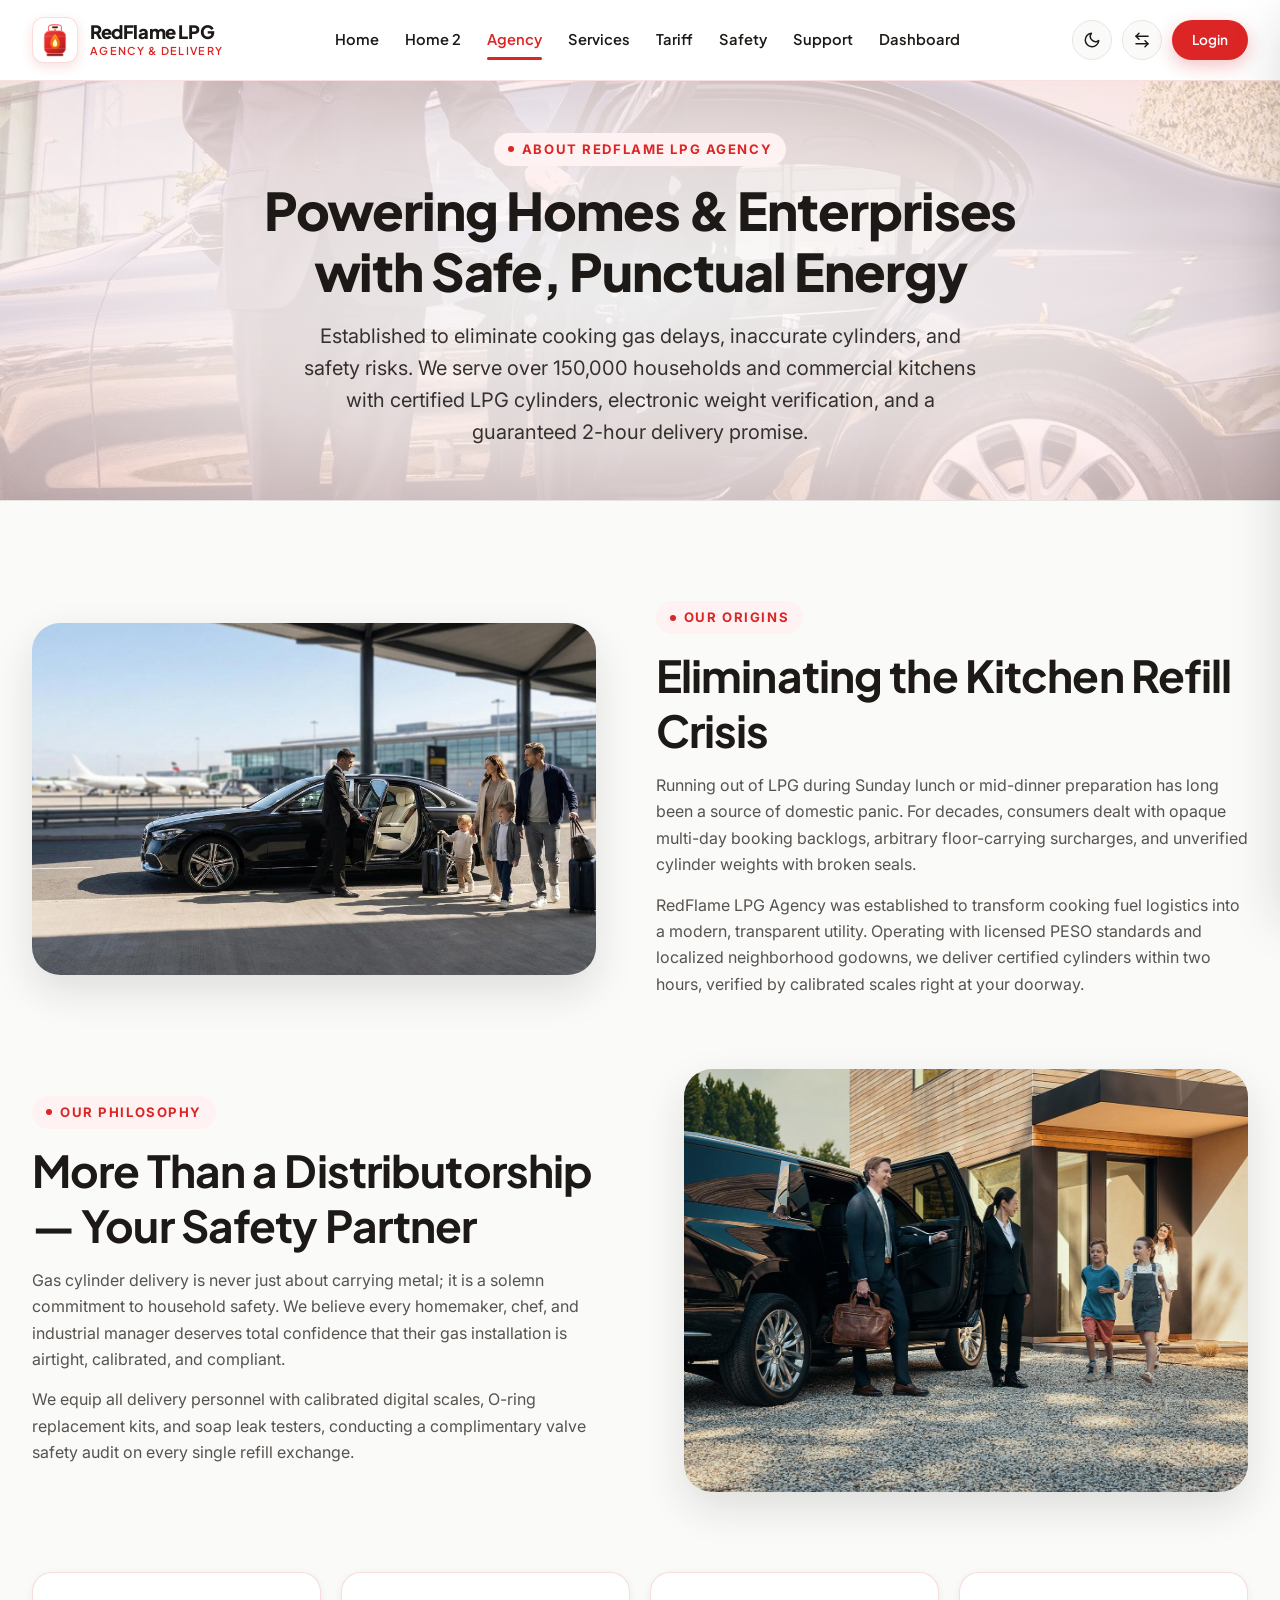
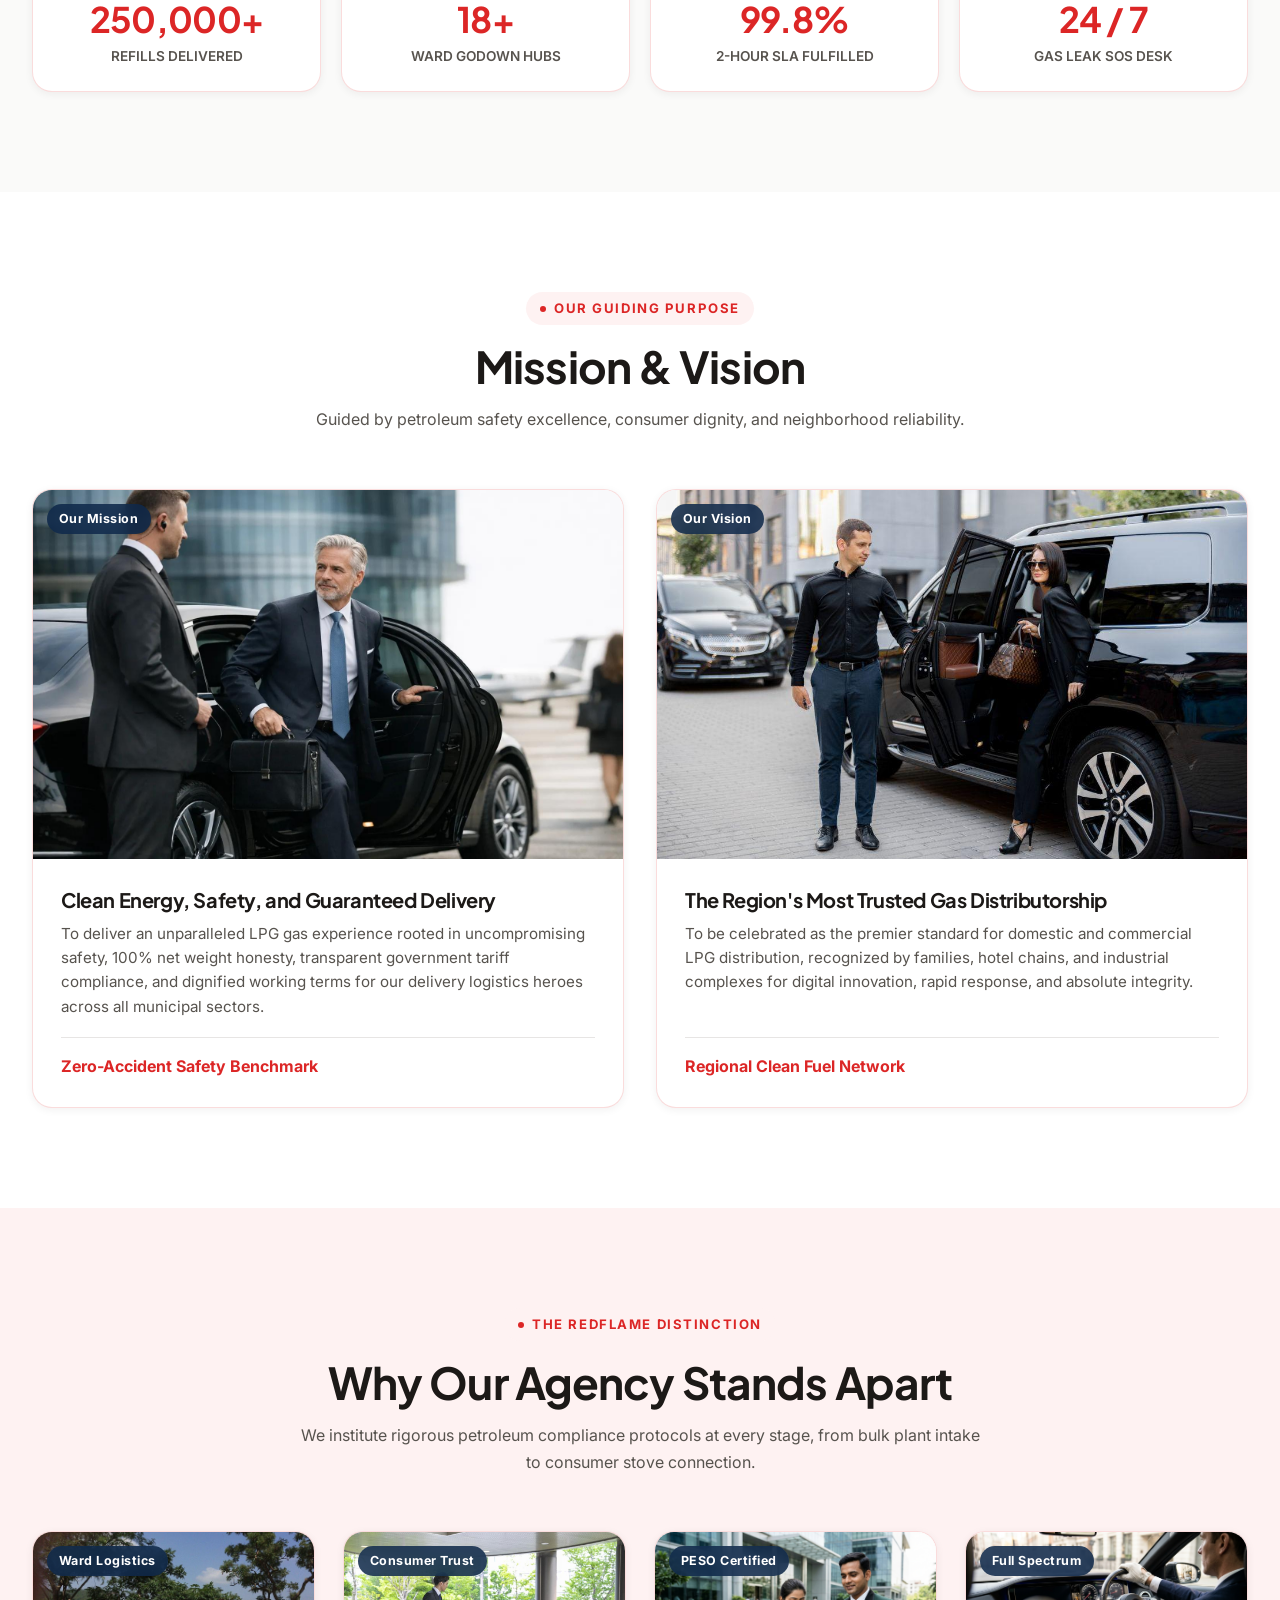
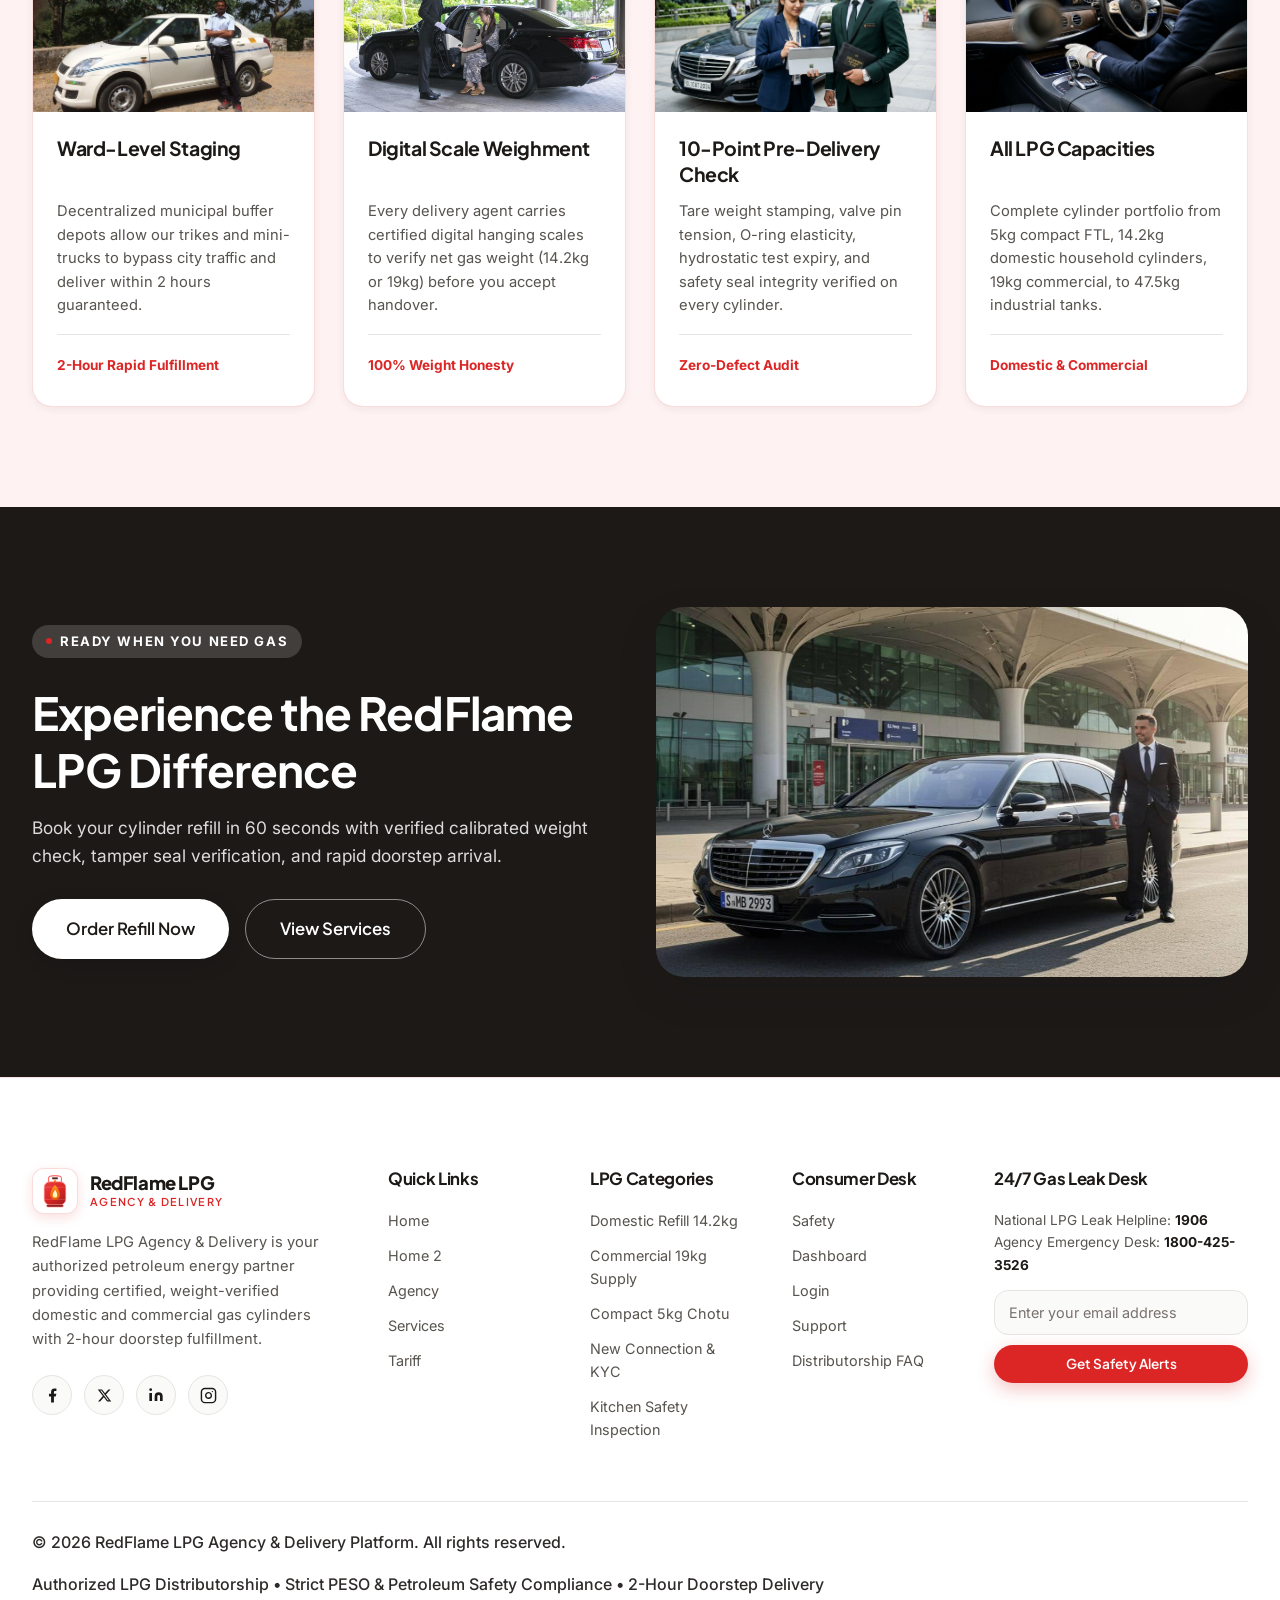
==== commit 65b37afb: "U" ====
--- a/agency.html
+++ b/agency.html
@@ -297,7 +297,7 @@
           <p>We institute rigorous petroleum compliance protocols at every stage, from bulk plant intake to consumer stove connection.</p>
         </div>
 
-        <div class="grid-4">
+        <div class="grid-4 agency-why-grid">
           <!-- Card 1 -->
           <div class="premium-card reveal">
             <div class="card-img-wrap">
--- a/assets/css/style.css
+++ b/assets/css/style.css
@@ -325,13 +325,38 @@
 
 .btn-white {
   background-color: #FFFFFF;
-  color: var(--color-forest) !important;
+  color: #1C1917 !important;
   box-shadow: 0 6px 20px rgba(0, 0, 0, 0.12);
 }
 
 .btn-white:hover {
-  background-color: var(--color-soft-green);
+  background-color: #FEE2E2 !important;
+  color: #DC2626 !important;
   transform: translateY(-2px);
+  box-shadow: 0 8px 24px rgba(220, 38, 38, 0.25);
+}
+
+.btn-white:hover span,
+.btn-white:hover svg {
+  color: #DC2626 !important;
+}
+
+[data-theme="dark"] .btn-white {
+  background-color: #FFFFFF !important;
+  color: #1C1917 !important;
+  box-shadow: 0 6px 20px rgba(0, 0, 0, 0.4);
+}
+
+[data-theme="dark"] .btn-white:hover {
+  background-color: #FFFFFF !important;
+  color: #DC2626 !important;
+  transform: translateY(-2px);
+  box-shadow: 0 8px 26px rgba(248, 113, 113, 0.45);
+}
+
+[data-theme="dark"] .btn-white:hover span,
+[data-theme="dark"] .btn-white:hover svg {
+  color: #DC2626 !important;
 }
 
 .btn-sm {
@@ -456,11 +481,11 @@
 }
 
 .site-footer .brand-title {
-  color: #FFFFFF !important;
+  color: var(--heading-color) !important;
 }
 
 .site-footer .brand-subtitle {
-  color: var(--accent-flame) !important;
+  color: var(--accent-primary) !important;
 }
 
 /* Desktop Navigation (> 1024px) */
@@ -1373,7 +1398,7 @@
 /* ==========================================================================
    HOME 2 SPECIFIC SECTIONS (COMPLETELY DIFFERENT DESIGN)
    ========================================================================== */
-/* Section 01: Full-Width Cinematic Hero */
+/* Section 01: Full-Width Architectural Split Hero (Home 2) */
 .hero-home-2 {
   min-height: calc(100vh - 80px);
   min-height: calc(100dvh - 80px);
@@ -1384,42 +1409,214 @@
   background-position: center;
   background-repeat: no-repeat;
   color: #FFFFFF;
-  padding-block: clamp(24px, 4vh, 48px);
+  padding-block: clamp(40px, 6vh, 72px);
   overflow: hidden;
 }
 
 .hero-home-2-overlay {
   position: absolute;
   inset: 0;
-  background: linear-gradient(135deg, rgba(7, 15, 30, 0.92) 0%, rgba(11, 37, 69, 0.8) 60%, rgba(2, 132, 199, 0.62) 100%);
+  background: linear-gradient(125deg, rgba(18, 9, 9, 0.94) 0%, rgba(28, 16, 16, 0.86) 54%, rgba(153, 27, 27, 0.62) 100%);
   z-index: 1;
 }
 
 .hero-home-2 .container {
   position: relative;
   z-index: 2;
+  width: 100%;
+}
+
+.hero-home-2-grid {
+  display: grid;
+  grid-template-columns: 1.15fr 0.85fr;
+  gap: clamp(32px, 5vw, 60px);
+  align-items: center;
 }
 
 .hero-content-2 {
-  max-width: 780px;
-  margin-inline: auto;
-  text-align: center;
+  max-width: 640px;
+  text-align: start;
 }
 
 .hero-content-2 h1 {
   color: #FFFFFF;
-  font-size: clamp(2.1rem, 3.8vw, 3.35rem);
-  line-height: 1.16;
-  margin-block-end: clamp(12px, 1.8vh, 18px);
-  text-shadow: 0 4px 16px rgba(0, 0, 0, 0.35);
+  font-size: clamp(2.2rem, 4vw, 3.45rem);
+  line-height: 1.14;
+  letter-spacing: -0.02em;
+  margin-block-end: clamp(14px, 2vh, 20px);
+  text-shadow: 0 4px 18px rgba(0, 0, 0, 0.38);
 }
 
 .hero-content-2 .lead {
-  color: rgba(255, 255, 255, 0.92);
-  font-size: clamp(1rem, 1.3vw, 1.18rem);
-  max-width: 660px;
-  margin-inline: auto;
-  margin-block-end: clamp(20px, 2.8vh, 28px);
+  color: rgba(255, 255, 255, 0.9);
+  font-size: clamp(1rem, 1.25vw, 1.15rem);
+  line-height: 1.65;
+  max-width: 580px;
+  margin-block-end: clamp(24px, 3vh, 32px);
+}
+
+.hero-2-metrics {
+  display: grid;
+  grid-template-columns: repeat(3, minmax(0, 1fr));
+  gap: 14px;
+  margin-block-start: 28px;
+  padding-top: 24px;
+  border-top: 1px solid rgba(255, 255, 255, 0.16);
+}
+
+.hero-2-metric-item strong {
+  display: block;
+  font-family: var(--font-heading);
+  font-size: clamp(1.25rem, 2vw, 1.6rem);
+  font-weight: 800;
+  color: #FFFFFF;
+  line-height: 1.15;
+}
+
+.hero-2-metric-item span {
+  display: block;
+  font-size: 0.8rem;
+  color: rgba(255, 255, 255, 0.78);
+  margin-top: 4px;
+}
+
+.hero-2-glass-card {
+  background: rgba(24, 14, 14, 0.74);
+  backdrop-filter: blur(18px);
+  -webkit-backdrop-filter: blur(18px);
+  border: 1px solid rgba(255, 255, 255, 0.18);
+  border-radius: var(--radius-xl);
+  padding: clamp(22px, 3vw, 30px);
+  box-shadow: 0 24px 60px rgba(0, 0, 0, 0.45);
+  color: #FFFFFF;
+}
+
+.hero-2-card-head {
+  display: flex;
+  align-items: center;
+  justify-content: space-between;
+  gap: 12px;
+  padding-bottom: 16px;
+  border-bottom: 1px solid rgba(255, 255, 255, 0.14);
+  margin-bottom: 18px;
+}
+
+.hero-2-live-pill {
+  display: inline-flex;
+  align-items: center;
+  gap: 8px;
+  font-size: 0.78rem;
+  font-weight: 700;
+  letter-spacing: 0.04em;
+  text-transform: uppercase;
+  color: #FFFFFF;
+  background: rgba(220, 38, 38, 0.28);
+  border: 1px solid rgba(248, 113, 113, 0.45);
+  padding: 5px 12px;
+  border-radius: var(--radius-full);
+}
+
+.hero-2-live-dot {
+  width: 8px;
+  height: 8px;
+  border-radius: 50%;
+  background: #22C55E;
+  box-shadow: 0 0 0 4px rgba(34, 197, 94, 0.25);
+}
+
+.hero-2-spec-row {
+  display: grid;
+  grid-template-columns: repeat(2, 1fr);
+  gap: 12px;
+  margin-bottom: 18px;
+}
+
+.hero-2-spec-box {
+  background: rgba(255, 255, 255, 0.07);
+  border: 1px solid rgba(255, 255, 255, 0.12);
+  border-radius: var(--radius-md);
+  padding: 14px;
+}
+
+.hero-2-spec-box small {
+  display: block;
+  font-size: 0.72rem;
+  text-transform: uppercase;
+  letter-spacing: 0.06em;
+  color: rgba(255, 255, 255, 0.7);
+  margin-bottom: 4px;
+}
+
+.hero-2-spec-box strong {
+  font-family: var(--font-heading);
+  font-size: 1.05rem;
+  color: #FFFFFF;
+}
+
+.hero-2-checklist {
+  display: flex;
+  flex-direction: column;
+  gap: 10px;
+  margin-bottom: 20px;
+}
+
+.hero-2-check-item {
+  display: flex;
+  align-items: center;
+  gap: 10px;
+  font-size: 0.88rem;
+  color: rgba(255, 255, 255, 0.9);
+  background: rgba(255, 255, 255, 0.05);
+  padding: 10px 14px;
+  border-radius: var(--radius-sm);
+}
+
+.hero-2-check-badge {
+  width: 22px;
+  height: 22px;
+  border-radius: 50%;
+  background: var(--accent-primary);
+  color: #FFFFFF;
+  display: inline-flex;
+  align-items: center;
+  justify-content: center;
+  font-size: 0.72rem;
+  font-weight: 800;
+  flex-shrink: 0;
+}
+
+@media (max-width: 1024px) {
+  .hero-home-2-grid {
+    grid-template-columns: 1fr;
+    gap: 32px;
+  }
+  .hero-content-2 {
+    max-width: 720px;
+    margin-inline: auto;
+    text-align: center;
+  }
+  .hero-content-2 .lead {
+    margin-inline: auto;
+  }
+  .hero-content-2 .cta-btn-group {
+    justify-content: center !important;
+  }
+  .hero-2-glass-card {
+    max-width: 560px;
+    margin-inline: auto;
+    width: 100%;
+  }
+}
+
+@media (max-width: 520px) {
+  .hero-2-metrics {
+    grid-template-columns: 1fr;
+    gap: 12px;
+    text-align: center;
+  }
+  .hero-2-spec-row {
+    grid-template-columns: 1fr;
+  }
 }
 
 /* ==========================================================================
@@ -1429,11 +1626,14 @@
   position: relative;
   display: flex;
   align-items: center;
-  min-height: clamp(360px, 50vh, 480px);
-  padding-block: clamp(56px, 7vw, 88px);
+  justify-content: center;
+  height: 420px;
+  min-height: 420px;
+  box-sizing: border-box;
+  padding-block: 40px;
   background-color: var(--bg-primary);
   background-size: cover;
-  background-position: center 25%;
+  background-position: center;
   background-repeat: no-repeat;
   overflow: hidden;
   border-bottom: 1px solid var(--color-border);
@@ -1444,9 +1644,9 @@
   inset: 0;
   background: radial-gradient(
     ellipse at center,
-    rgba(255, 255, 255, 0.92) 0%,
-    rgba(247, 249, 252, 0.84) 55%,
-    rgba(237, 244, 255, 0.68) 100%
+    rgba(255, 255, 255, 0.93) 0%,
+    rgba(254, 242, 242, 0.88) 55%,
+    rgba(254, 226, 226, 0.72) 100%
   );
   z-index: 1;
   pointer-events: none;
@@ -1455,9 +1655,9 @@
 [data-theme="dark"] .page-hero-overlay {
   background: radial-gradient(
     ellipse at center,
-    rgba(11, 21, 34, 0.92) 0%,
-    rgba(11, 21, 34, 0.84) 58%,
-    rgba(15, 41, 74, 0.68) 100%
+    rgba(18, 9, 9, 0.94) 0%,
+    rgba(26, 14, 14, 0.88) 58%,
+    rgba(36, 19, 19, 0.75) 100%
   );
 }
 
@@ -1500,6 +1700,22 @@
   justify-content: center;
   gap: 16px;
   margin-block-start: 28px;
+}
+
+@media (max-width: 768px) {
+  .page-hero {
+    height: 380px;
+    min-height: 380px;
+    padding-block: 30px;
+  }
+}
+
+@media (max-width: 480px) {
+  .page-hero {
+    height: auto;
+    min-height: 340px;
+    padding-block: 36px 20px;
+  }
 }
 
 /* Section 02: Uniform 3-Column Service Grid (6 Cards) */
@@ -1692,7 +1908,7 @@
   background: var(--bg-card);
   border: 1.5px solid var(--color-card-border);
   border-radius: var(--radius-xl);
-  overflow: hidden;
+  overflow: visible;
   box-shadow: var(--shadow-sm);
   transition: var(--transition);
   display: flex;
@@ -1701,25 +1917,37 @@
   position: relative;
 }
 
+.pricing-card .pricing-media {
+  border-radius: calc(var(--radius-xl) - 2px) calc(var(--radius-xl) - 2px) 0 0;
+}
+
 .pricing-card.featured {
   border-color: var(--accent-primary);
   box-shadow: 0 12px 36px var(--accent-glow);
-  transform: scale(1.02);
+  transform: none;
 }
 
 .pricing-badge-popular {
   position: absolute;
-  top: 16px;
-  inset-inline-end: 16px;
+  top: 0;
+  left: 50%;
+  transform: translate(-50%, -50%);
   background: var(--accent-primary);
   color: #FFFFFF;
-  font-size: 0.75rem;
+  font-size: 0.74rem;
   font-weight: 700;
-  padding: 4px 12px;
+  padding: 6px 18px;
   border-radius: var(--radius-full);
   text-transform: uppercase;
   letter-spacing: 0.08em;
-  z-index: 2;
+  z-index: 5;
+  white-space: nowrap;
+  box-shadow: 0 4px 12px rgba(220, 38, 38, 0.35);
+}
+
+.grid-4:has(.pricing-card),
+.grid-2:has(.pricing-card) {
+  padding-top: 16px;
 }
 
 .pricing-badge-popular.pricing-badge-banner {
@@ -1749,8 +1977,23 @@
 }
 
 .pricing-header {
-  padding: 28px 28px 18px;
+  padding: 28px 28px 20px;
   border-bottom: 1px solid var(--color-border);
+  min-height: 200px;
+  display: flex;
+  flex-direction: column;
+}
+
+.pricing-header .eyebrow {
+  margin-block-end: 6px;
+  min-height: 20px;
+}
+
+.pricing-header h3 {
+  font-size: 1.25rem;
+  line-height: 1.3;
+  min-height: 34px;
+  margin-block: 4px 8px;
 }
 
 .pricing-media {
@@ -1770,7 +2013,8 @@
   display: flex;
   align-items: baseline;
   gap: 6px;
-  margin-block: 12px 6px;
+  min-height: 48px;
+  margin-block: 4px 6px;
 }
 
 .pricing-amount {
@@ -1778,6 +2022,7 @@
   font-size: 2.35rem;
   font-weight: 800;
   color: var(--heading-color);
+  line-height: 1;
 }
 
 .pricing-duration {
@@ -1785,6 +2030,13 @@
   color: var(--text-muted);
 }
 
+.pricing-header p {
+  min-height: 22px;
+  margin: 0;
+  font-size: 0.85rem;
+  color: var(--text-muted);
+}
+
 .pricing-features {
   padding: 24px 28px;
   display: flex;
@@ -1799,6 +2051,8 @@
   gap: 10px;
   font-size: 0.92rem;
   color: var(--text-main);
+  min-height: 44px;
+  line-height: 1.35;
 }
 
 .pricing-check {
@@ -1809,6 +2063,7 @@
 
 .pricing-cta-wrap {
   padding: 0 28px 28px;
+  margin-top: auto;
 }
 
 /* Pricing Comparison Table */
@@ -1880,6 +2135,87 @@
   display: flex;
   align-items: center;
   gap: 14px;
+}
+
+/* Home 2 Digital Refill Booking & Delivery Tracking Preview Stat Cards */
+.dash-preview-card .dash-stats-grid {
+  display: grid;
+  grid-template-columns: repeat(4, minmax(0, 1fr));
+  gap: 16px;
+  margin-top: 24px;
+  align-items: stretch;
+}
+
+.dash-preview-card .stat-card {
+  background: var(--bg-secondary);
+  border: 1px solid var(--color-border);
+  border-radius: var(--radius-lg);
+  padding: 20px;
+  display: flex;
+  align-items: center;
+  gap: 14px;
+  height: 100%;
+  box-sizing: border-box;
+  transition: var(--transition-fast);
+}
+
+.dash-preview-card .stat-card:hover {
+  border-color: var(--accent-primary);
+  box-shadow: var(--shadow-sm);
+}
+
+.dash-preview-card .stat-icon {
+  width: 46px;
+  height: 46px;
+  border-radius: var(--radius-md);
+  background: var(--color-soft-green);
+  color: var(--accent-primary);
+  border: 1px solid var(--color-card-border);
+  display: flex;
+  align-items: center;
+  justify-content: center;
+  flex-shrink: 0;
+}
+
+.dash-preview-card .stat-info {
+  flex: 1;
+  min-width: 0;
+  display: flex;
+  flex-direction: column;
+  justify-content: center;
+}
+
+.dash-preview-card .stat-info p {
+  font-size: 0.78rem !important;
+  text-transform: uppercase;
+  letter-spacing: 0.04em;
+  font-weight: 600;
+  color: var(--text-muted) !important;
+  margin: 0 0 6px 0 !important;
+  min-height: 20px;
+  line-height: 1.3;
+}
+
+.dash-preview-card .stat-info h4 {
+  font-size: clamp(1.1rem, 1.4vw, 1.32rem) !important;
+  font-weight: 800;
+  line-height: 1.25;
+  margin: 0 !important;
+  white-space: nowrap;
+  overflow: hidden;
+  text-overflow: ellipsis;
+}
+
+@media (max-width: 1024px) {
+  .dash-preview-card .dash-stats-grid {
+    grid-template-columns: repeat(2, minmax(0, 1fr));
+  }
+}
+
+@media (max-width: 600px) {
+  .dash-preview-card .dash-stats-grid {
+    grid-template-columns: minmax(0, 1fr);
+  }
 }
 
 .data-table {
@@ -2252,15 +2588,18 @@
 .auth-brand-link {
   text-decoration: none;
   text-align: start;
-  transition: opacity 0.2s ease, transform 0.2s ease;
+  transition: transform 0.2s ease;
 }
 
 .auth-brand-link:hover {
-  opacity: 0.9;
   transform: translateY(-1px);
 }
 
 .auth-brand-link:hover .brand-title {
+  color: var(--heading-color);
+}
+
+.auth-brand-link:hover .brand-subtitle {
   color: var(--accent-primary);
 }
 
@@ -2383,15 +2722,16 @@
 }
 
 /* ==========================================================================
-   FOOTER COMPONENT
+   FOOTER COMPONENT (Matches Site Header in Both Light & Dark Themes)
    ========================================================================== */
 .site-footer {
-  background-color: var(--color-forest);
-  color: #FFFFFF;
+  background-color: var(--header-bg);
+  color: var(--text-main);
   padding-block-start: clamp(60px, 8vw, 90px);
   padding-block-end: 32px;
   margin-top: auto;
-  border-top: 1px solid rgba(255, 255, 255, 0.1);
+  border-top: 1px solid var(--header-border);
+  transition: var(--transition);
 }
 
 .footer-grid {
@@ -2402,18 +2742,36 @@
 }
 
 .footer-col h5 {
-  color: #FFFFFF;
+  color: var(--heading-color);
   font-size: 1.05rem;
   margin-block-end: 20px;
 }
 
 .footer-desc {
-  color: rgba(255, 255, 255, 0.75);
+  color: var(--text-muted);
   font-size: 0.92rem;
   margin-block: 16px 24px;
   max-width: 320px;
 }
 
+.site-footer .footer-col p {
+  color: var(--text-muted) !important;
+}
+
+.site-footer .footer-col p strong {
+  color: var(--heading-color);
+}
+
+.site-footer .footer-col form input[type="email"] {
+  background: var(--bg-secondary) !important;
+  border: 1px solid var(--color-border) !important;
+  color: var(--text-main) !important;
+}
+
+.site-footer .footer-col form input[type="email"]::placeholder {
+  color: var(--text-light);
+}
+
 .footer-links {
   display: flex;
   flex-direction: column;
@@ -2421,13 +2779,13 @@
 }
 
 .footer-link {
-  color: rgba(255, 255, 255, 0.75);
+  color: var(--text-muted);
   font-size: 0.9rem;
   transition: var(--transition-fast);
 }
 
 .footer-link:hover {
-  color: #FFFFFF;
+  color: var(--accent-primary);
   padding-inline-start: 6px;
 }
 
@@ -2441,12 +2799,12 @@
   width: 40px;
   height: 40px;
   border-radius: 50%;
-  background: rgba(255, 255, 255, 0.10);
-  border: 1px solid rgba(255, 255, 255, 0.16);
+  background: var(--bg-secondary);
+  border: 1px solid var(--color-border);
   display: inline-flex;
   align-items: center;
   justify-content: center;
-  color: #FFFFFF;
+  color: var(--text-main);
   transition: var(--transition);
 }
 
@@ -2455,11 +2813,11 @@
 }
 
 .social-link:hover {
-  background: var(--color-fresh);
-  border-color: var(--color-fresh);
+  background: var(--accent-primary);
+  border-color: var(--accent-primary);
   color: #FFFFFF;
   transform: translateY(-4px) scale(1.06);
-  box-shadow: 0 8px 20px rgba(59, 130, 246, 0.35);
+  box-shadow: 0 8px 20px var(--accent-glow);
 }
 
 .social-link:hover svg {
@@ -2473,9 +2831,34 @@
   flex-wrap: wrap;
   gap: 16px;
   padding-block-start: 28px;
-  border-top: 1px solid rgba(255, 255, 255, 0.12);
-  color: rgba(255, 255, 255, 0.65);
-  font-size: 0.85rem;
+  border-top: 1px solid var(--color-border);
+  color: var(--text-main);
+  font-size: 0.88rem;
+}
+
+.site-footer .footer-bottom p,
+.footer-bottom p {
+  color: var(--text-main) !important;
+  opacity: 0.92;
+  font-weight: 500;
+  margin: 0;
+  line-height: 1.6;
+}
+
+[data-theme="dark"] .site-footer .footer-col p,
+[data-theme="dark"] .site-footer .footer-desc,
+[data-theme="dark"] .site-footer .footer-link {
+  color: rgba(255, 255, 255, 0.82) !important;
+}
+
+[data-theme="dark"] .site-footer .footer-link:hover {
+  color: #FFFFFF !important;
+}
+
+[data-theme="dark"] .site-footer .footer-bottom p,
+[data-theme="dark"] .footer-bottom p {
+  color: #FFFFFF !important;
+  opacity: 0.95;
 }
 
 /* ==========================================================================
@@ -2897,10 +3280,221 @@
   }
 }
 
-/* Footer Stacking & Centering: All Mobile + 768px Tablet View Alone (<= 768px) */
-@media (max-width: 768px) {
+/* ==========================================================================
+   ALIGNMENT UTILITIES FOR CARDS (HOME 2, AGENCY, SAFETY)
+   ========================================================================== */
+/* Journey cards horizontal alignment (Home 2) */
+.journey-cards-grid {
+  display: grid;
+  grid-template-columns: repeat(4, 1fr);
+  gap: 20px;
+}
+
+.journey-cards-grid .premium-card {
+  display: flex;
+  flex-direction: column;
+  align-items: center;
+  text-align: center;
+  height: 100%;
+  padding: 24px;
+}
+
+.journey-cards-grid .journey-icon-wrap {
+  width: 62px;
+  height: 62px;
+  border-radius: 50%;
+  background: var(--color-soft-green);
+  color: var(--accent-primary);
+  border: 1px solid var(--color-card-border);
+  display: flex;
+  align-items: center;
+  justify-content: center;
+  margin: 0 auto 18px;
+  flex-shrink: 0;
+}
+
+.journey-cards-grid h4 {
+  font-size: 1.08rem;
+  line-height: 1.35;
+  min-height: 48px;
+  display: flex;
+  align-items: center;
+  justify-content: center;
+  text-align: center;
+  margin-block-end: 10px;
+  width: 100%;
+}
+
+.journey-cards-grid p {
+  font-size: 0.88rem;
+  color: var(--text-muted);
+  line-height: 1.55;
+  min-height: 64px;
+  display: flex;
+  align-items: flex-start;
+  justify-content: center;
+  text-align: center;
+  margin: 0;
+  width: 100%;
+}
+
+/* Agency Why Stands Apart cards horizontal alignment */
+.agency-why-grid .premium-card {
+  display: flex;
+  flex-direction: column;
+  height: 100%;
+}
+
+.agency-why-grid .card-img-wrap {
+  aspect-ratio: 16 / 10;
+  height: 180px;
+  width: 100%;
+  flex-shrink: 0;
+}
+
+.agency-why-grid .card-body {
+  display: flex;
+  flex-direction: column;
+  flex: 1;
+  padding: 24px;
+}
+
+.agency-why-grid .card-title {
+  font-size: 1.22rem;
+  line-height: 1.3;
+  min-height: 54px;
+  display: flex;
+  align-items: flex-start;
+  margin-block-end: 10px;
+}
+
+.agency-why-grid .card-desc {
+  font-size: 0.92rem;
+  line-height: 1.6;
+  min-height: 84px;
+  margin-block-end: 16px;
+  color: var(--text-muted);
+}
+
+.agency-why-grid .card-footer {
+  margin-top: auto;
+  min-height: 48px;
+  display: flex;
+  align-items: center;
+  justify-content: space-between;
+  padding-block-start: 14px;
+  border-top: 1px solid var(--color-border);
+}
+
+/* Safety 4 Statutory Pillars cards horizontal alignment & left-aligned icons */
+.safety-pillars-grid .premium-card {
+  display: flex;
+  flex-direction: column;
+  height: 100%;
+  padding: 28px;
+  text-align: left;
+}
+
+.safety-pillars-grid .pillar-icon-wrap {
+  width: 56px;
+  height: 56px;
+  border-radius: var(--radius-md);
+  background: var(--color-soft-green);
+  color: var(--accent-primary);
+  border: 1px solid var(--color-card-border);
+  display: flex;
+  align-items: center;
+  justify-content: center;
+  margin: 0 0 20px 0 !important;
+  align-self: flex-start;
+  flex-shrink: 0;
+}
+
+.safety-pillars-grid .card-title {
+  font-size: 1.2rem;
+  line-height: 1.3;
+  min-height: 56px;
+  display: flex;
+  align-items: flex-start;
+  text-align: left;
+  margin-block-end: 12px;
+}
+
+.safety-pillars-grid .card-desc {
+  font-size: 0.92rem;
+  line-height: 1.6;
+  min-height: 96px;
+  text-align: left;
+  color: var(--text-muted);
+  margin: 0;
+}
+
+/* ==========================================================================
+   FOOTER RESPONSIVE: TABLET 2*2 DESIGN (768PX) & MOBILE STACKED (<=480PX)
+   ========================================================================== */
+/* Tablet View (min-width: 481px and max-width: 1024px): 2*2 Footer Design */
+@media (min-width: 481px) and (max-width: 1024px) {
   .site-footer .footer-grid {
-    grid-template-columns: minmax(0, 1fr);
+    grid-template-columns: repeat(2, 1fr) !important;
+    gap: 40px 32px !important;
+    justify-items: start !important;
+    text-align: left !important;
+  }
+
+  .site-footer .footer-col {
+    width: 100% !important;
+    max-width: 100% !important;
+    display: flex;
+    flex-direction: column;
+    align-items: flex-start !important;
+    text-align: left !important;
+  }
+
+  .site-footer .footer-col:first-child {
+    grid-column: span 2 !important;
+  }
+
+  .site-footer .brand-logo {
+    justify-content: flex-start !important;
+    margin-inline: 0 !important;
+  }
+
+  .site-footer .footer-desc {
+    margin-inline: 0 !important;
+    text-align: left !important;
+    max-width: 480px;
+  }
+
+  .site-footer .social-links {
+    justify-content: flex-start !important;
+  }
+
+  .site-footer .footer-links {
+    align-items: flex-start !important;
+  }
+
+  .site-footer .footer-col form {
+    width: 100% !important;
+    max-width: 320px !important;
+    align-items: flex-start !important;
+  }
+
+  .site-footer .footer-col form input[type="email"] {
+    width: 100% !important;
+    text-align: left !important;
+  }
+
+  .site-footer .footer-col form .btn {
+    width: 100% !important;
+    max-width: 320px !important;
+    margin-inline: 0 !important;
+  }
+}
+
+/* Mobile View (max-width: 480px, including 368px): Stacked Footer */
+@media (max-width: 480px) {
+  .site-footer .footer-grid {
+    grid-template-columns: minmax(0, 1fr) !important;
     gap: 32px;
     justify-items: center;
     text-align: center;
@@ -3284,7 +3878,7 @@
 }
 
 [dir="rtl"] .hero-home-2-overlay {
-  background: linear-gradient(225deg, rgba(7, 15, 30, 0.92) 0%, rgba(11, 37, 69, 0.8) 60%, rgba(2, 132, 199, 0.62) 100%);
+  background: linear-gradient(235deg, rgba(18, 9, 9, 0.94) 0%, rgba(28, 16, 16, 0.86) 54%, rgba(153, 27, 27, 0.62) 100%);
 }
 
 /* Animation Reveal Helpers */
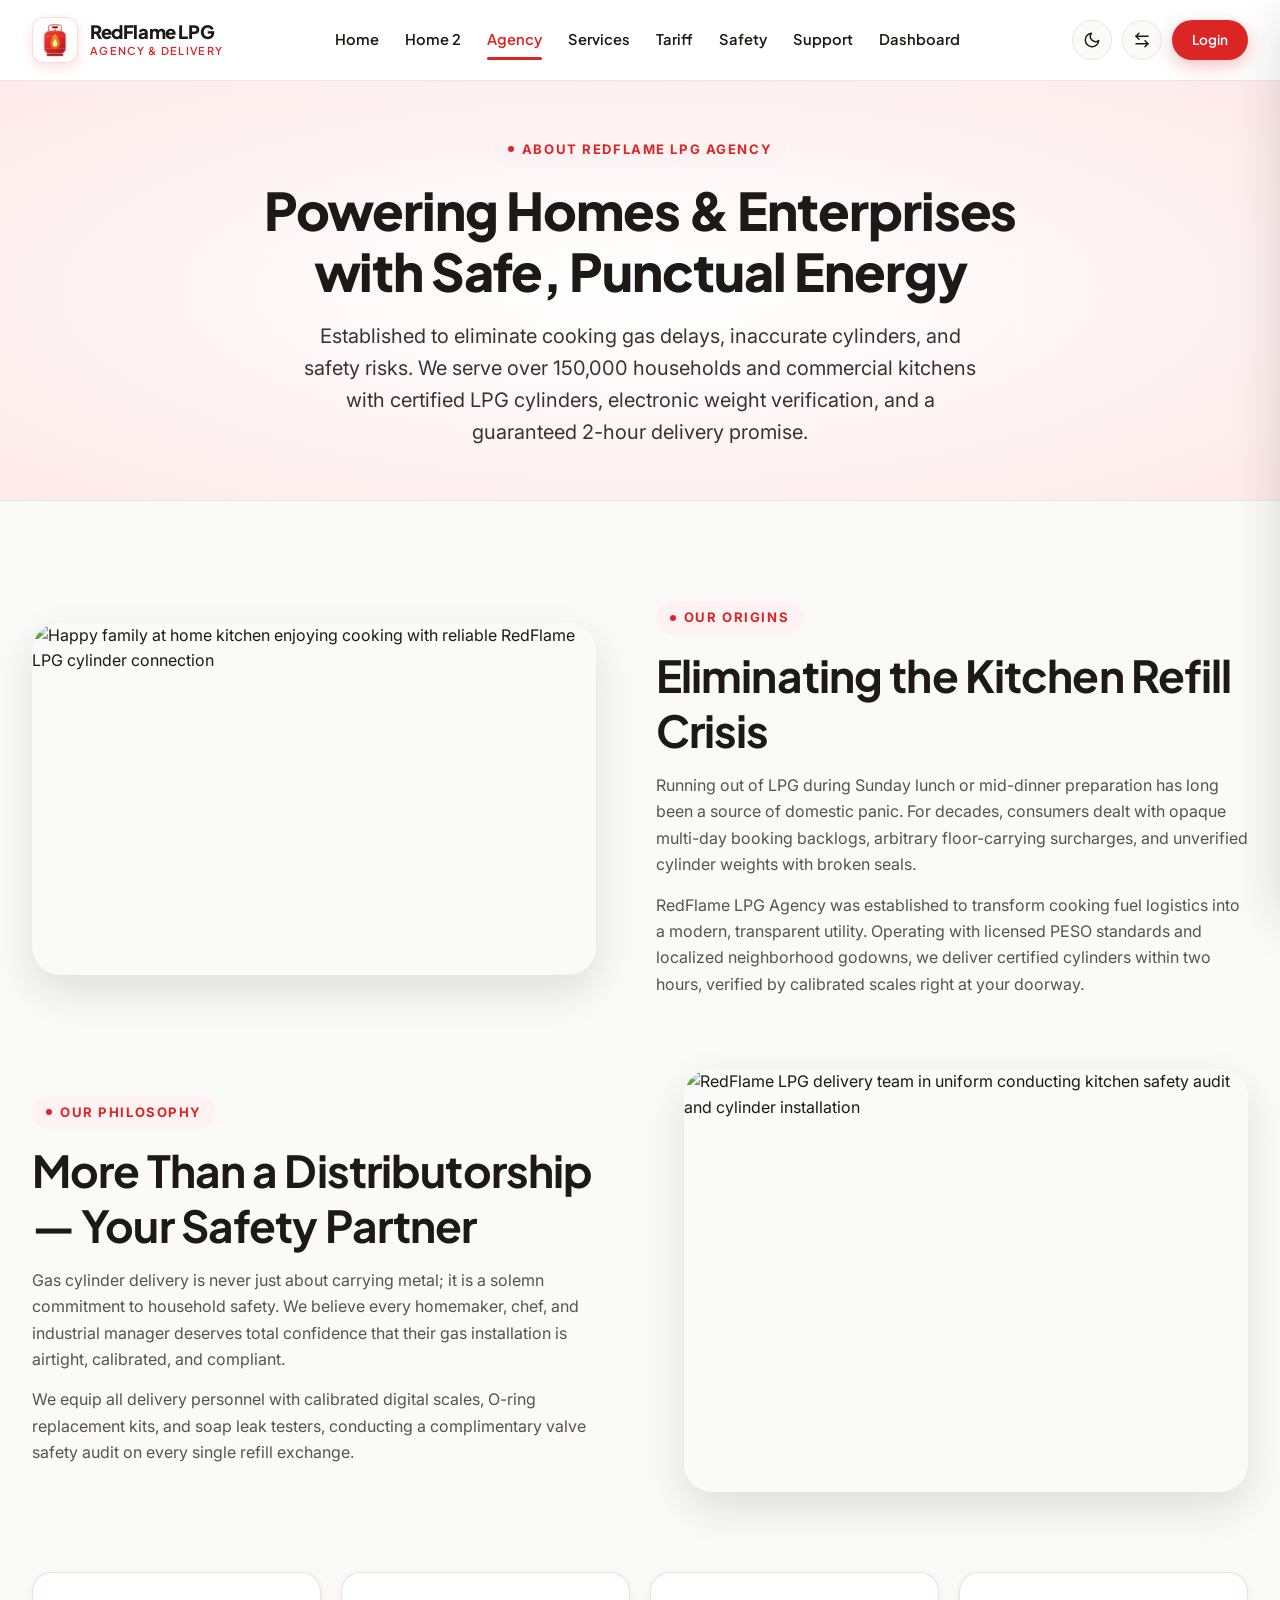
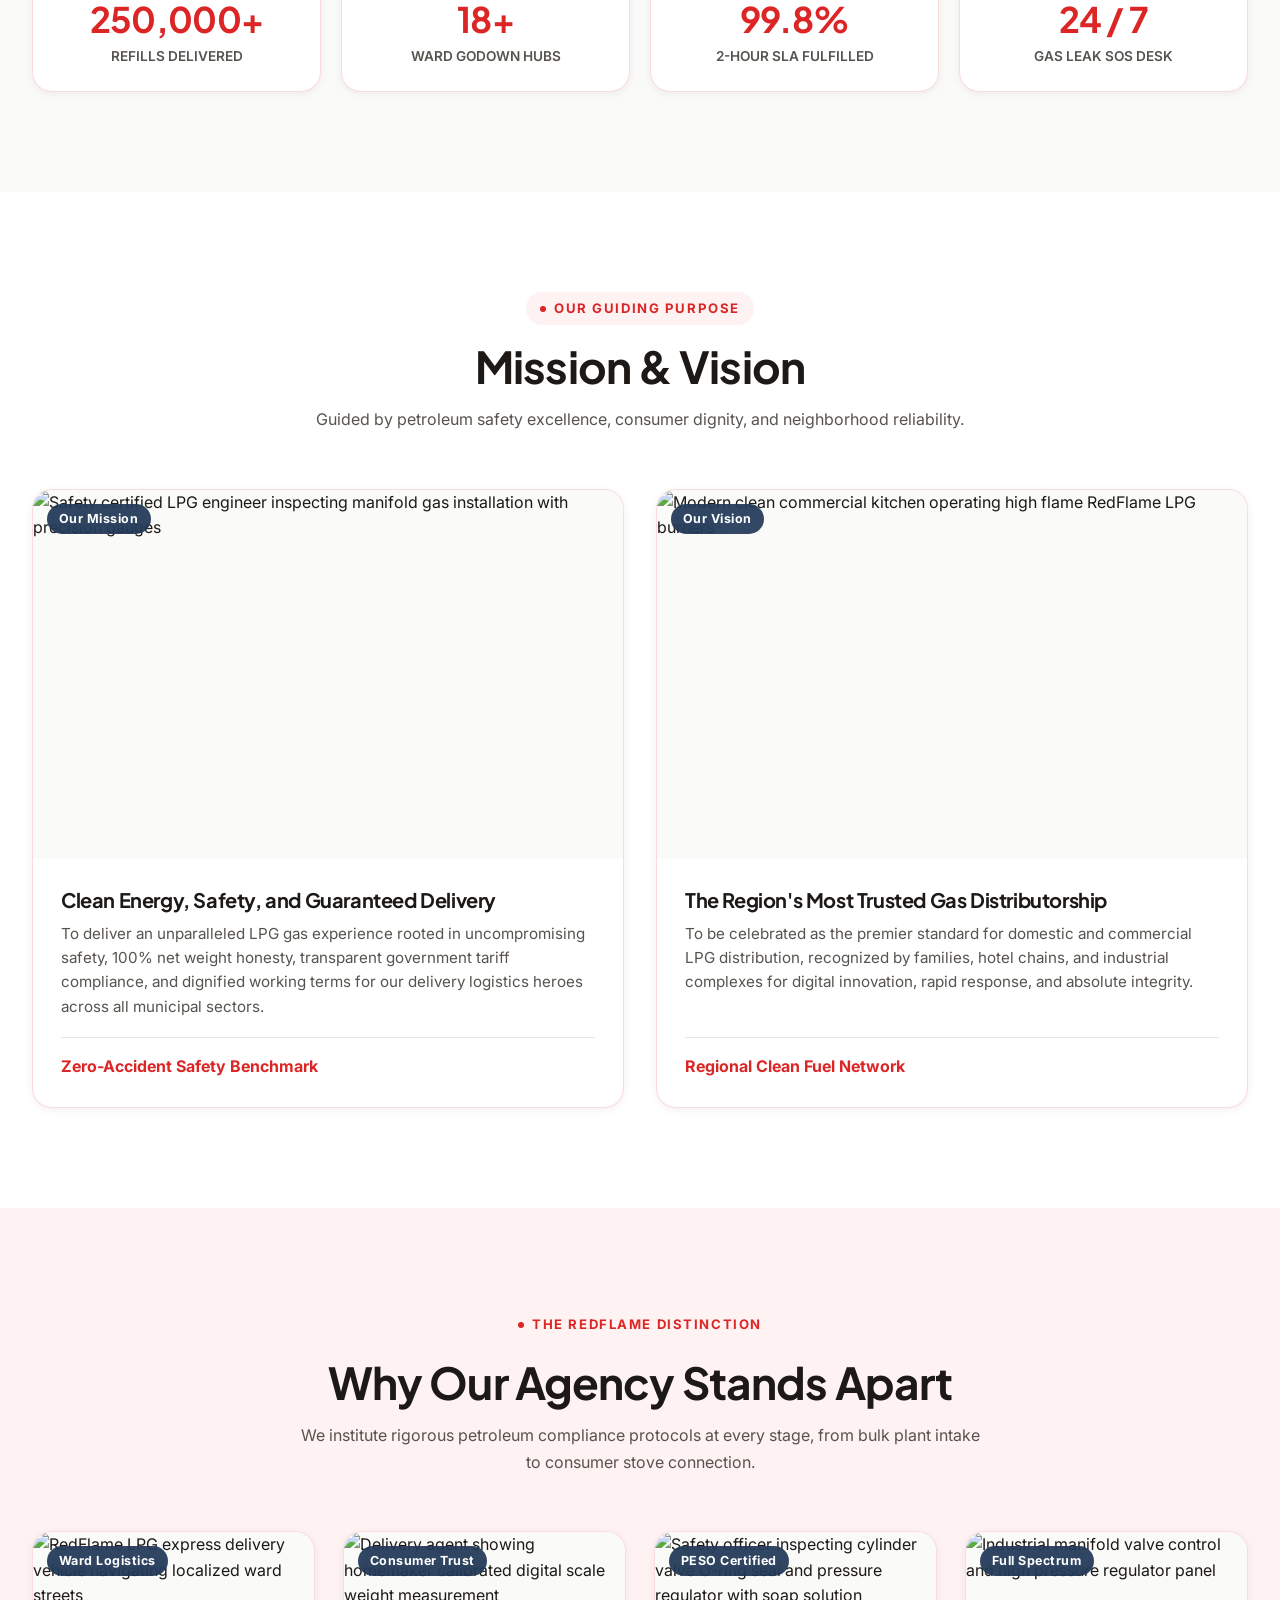
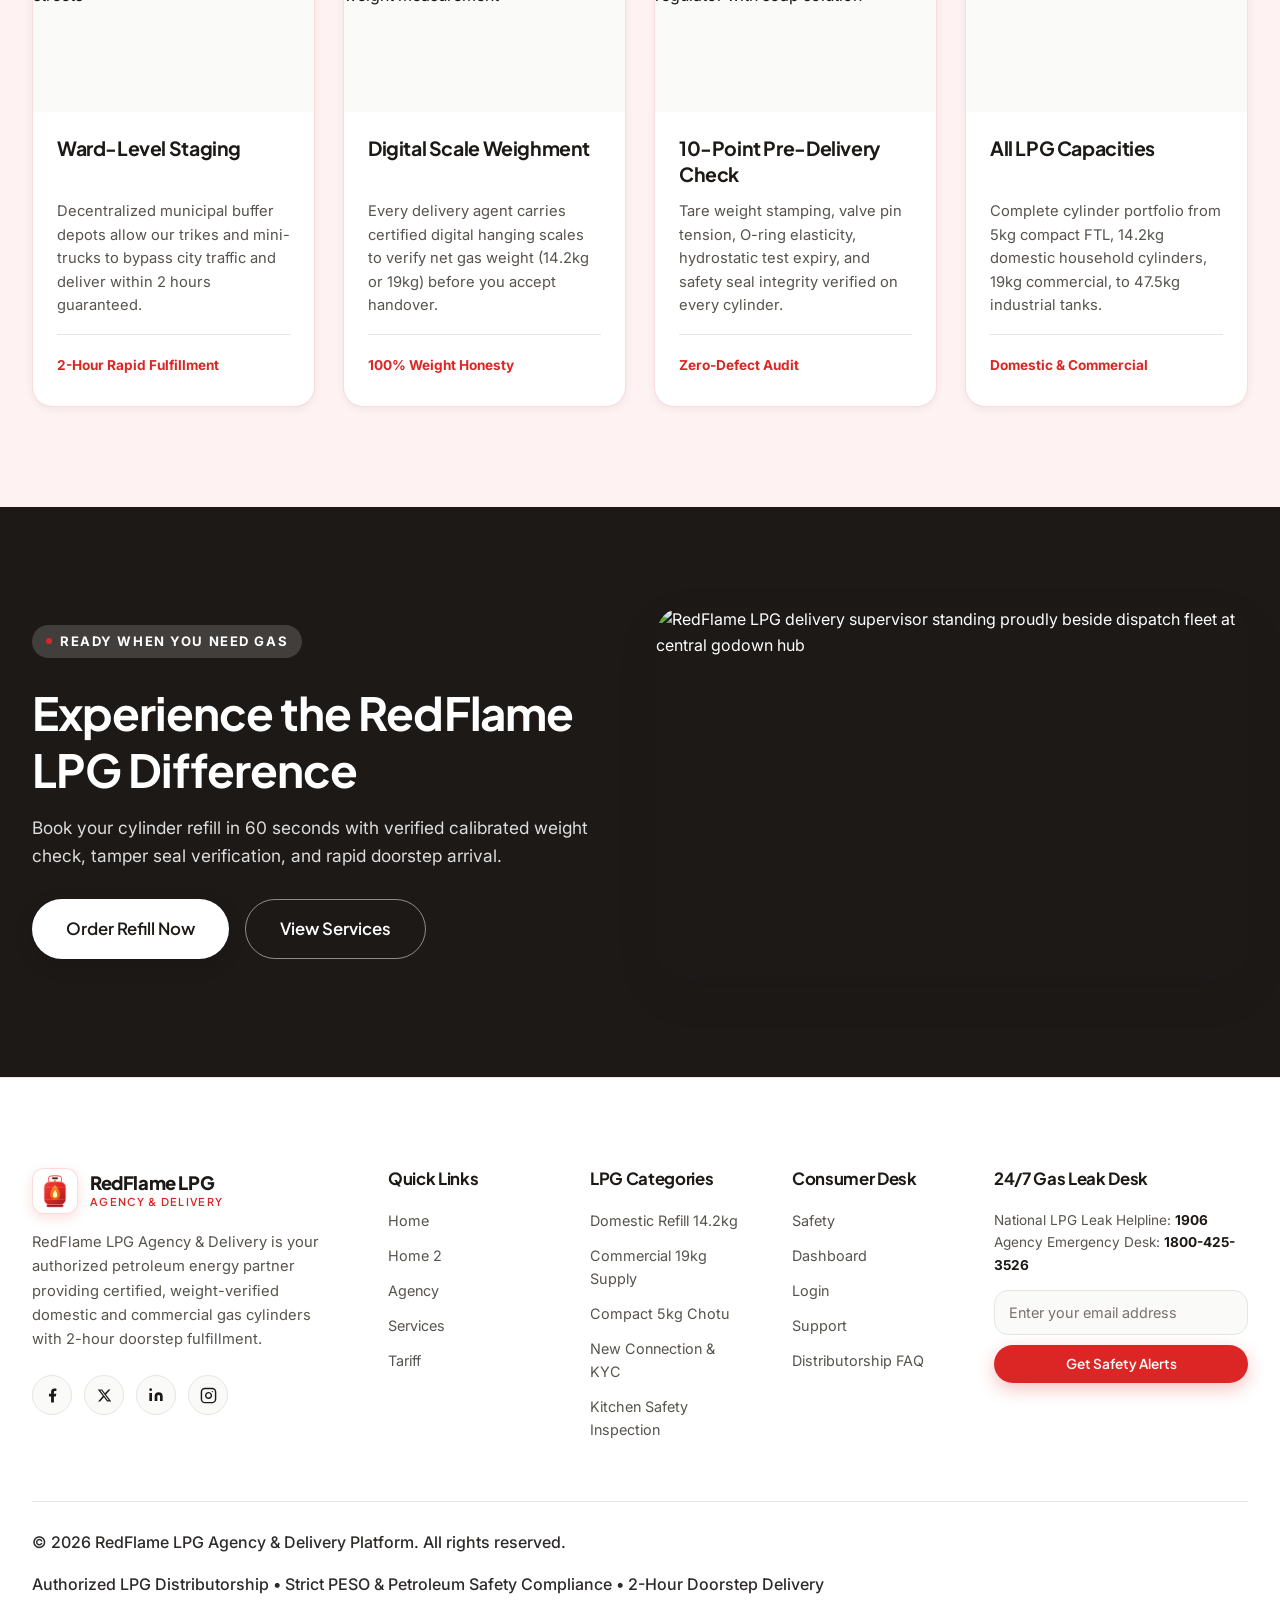
==== commit 0d12a7a3: "U" ====
--- a/agency.html
+++ b/agency.html
@@ -174,7 +174,7 @@
          SECTION 01 — AGENCY HERO (Centered with Background Image)
          Image: images/image-18.png
          ========================================================================== -->
-    <section class="page-hero" style="background-image: url('images/image-18.png');">
+    <section class="page-hero" style="background-image: url('https://images.jdmagicbox.com/quickquotes/images_main/portable-3kg-cooking-gas-cylinder-801790200-ij078xlw.jpg');">
       <div class="page-hero-overlay"></div>
       <div class="container">
         <div class="page-hero-content reveal">
@@ -194,7 +194,7 @@
         <!-- Story Part 1 -->
         <div style="display:grid; grid-template-columns:1fr 1.05fr; gap:clamp(32px, 5vw, 60px); align-items:center; margin-block-end: clamp(48px, 6vw, 72px);" class="hero-grid-1">
           <div class="reveal">
-            <img src="images/image-55.png" alt="Happy family at home kitchen enjoying cooking with reliable RedFlame LPG cylinder connection" class="about-story-img" style="aspect-ratio:16/10; object-position:center;" width="2048" height="1143">
+            <img src="https://akm-img-a-in.tosshub.com/indiatoday/images/story/202603/ncg-144600235-16x9_0.png?VersionId=Vg.Vs.O3XNkPUZ56ncYzxSi3g3jZwKBz" alt="Happy family at home kitchen enjoying cooking with reliable RedFlame LPG cylinder connection" class="about-story-img" style="aspect-ratio:16/10; object-position:center;" width="2048" height="1143">
           </div>
           <div class="reveal">
             <span class="eyebrow">Our Origins</span>
@@ -213,7 +213,7 @@
             <p style="margin-top:14px;">We equip all delivery personnel with calibrated digital scales, O-ring replacement kits, and soap leak testers, conducting a complimentary valve safety audit on every single refill exchange.</p>
           </div>
           <div class="reveal">
-            <img src="images/image-59.png" alt="RedFlame LPG delivery team in uniform conducting kitchen safety audit and cylinder installation" class="about-story-img" style="aspect-ratio:4/3; object-position:center 20%;" width="1280" height="1000">
+            <img src="https://static.wixstatic.com/media/2e48c1_d46c1fe1705a450a80ed8087f68efb4a~mv2.png" alt="RedFlame LPG delivery team in uniform conducting kitchen safety audit and cylinder installation" class="about-story-img" style="aspect-ratio:4/3; object-position:center 20%;" width="1280" height="1000">
           </div>
         </div>
 
@@ -255,7 +255,7 @@
           <!-- Card 1: Mission -->
           <div class="premium-card reveal">
             <div class="card-img-wrap">
-              <img src="images/image-33.png" alt="Safety certified LPG engineer inspecting manifold gas installation with precision gauges" width="1536" height="1024">
+              <img src="https://encrypted-tbn0.gstatic.com/images?q=tbn:ANd9GcQu3Ruj3-uncoyPmJfQ8OqeusEMcYiA2v-dUe5TTf4GSX8a5EJ_UgKHSPSA&s=10" alt="Safety certified LPG engineer inspecting manifold gas installation with precision gauges" width="1536" height="1024">
               <span class="card-badge">Our Mission</span>
             </div>
             <div class="card-body">
@@ -270,7 +270,7 @@
           <!-- Card 2: Vision -->
           <div class="premium-card reveal">
             <div class="card-img-wrap">
-              <img src="images/image-30.png" alt="Modern clean commercial kitchen operating high flame RedFlame LPG burners" width="1024" height="683">
+              <img src="https://img.favpng.com/23/3/7/gas-fuel-stove-fire-gas-stove-with-flame-illustration-nrbXzXp9_t.jpg" alt="Modern clean commercial kitchen operating high flame RedFlame LPG burners" width="1024" height="683">
               <span class="card-badge">Our Vision</span>
             </div>
             <div class="card-body">
@@ -301,7 +301,7 @@
           <!-- Card 1 -->
           <div class="premium-card reveal">
             <div class="card-img-wrap">
-              <img src="images/image-65.png" alt="RedFlame LPG express delivery vehicle navigating localized ward streets" width="1200" height="900">
+              <img src="https://static.toiimg.com/thumb/msid-94653629,width-400,height-225,resizemode-72/94653629.jpg" alt="RedFlame LPG express delivery vehicle navigating localized ward streets" width="1200" height="900">
               <span class="card-badge">Ward Logistics</span>
             </div>
             <div class="card-body">
@@ -316,7 +316,7 @@
           <!-- Card 2 -->
           <div class="premium-card reveal">
             <div class="card-img-wrap">
-              <img src="images/image-31.png" alt="Delivery agent showing homemaker calibrated digital scale weight measurement" width="960" height="640">
+              <img src="https://destinio.in/cdn/shop/files/IMG_5237.jpg?v=1758968418&width=2000" alt="Delivery agent showing homemaker calibrated digital scale weight measurement" width="960" height="640">
               <span class="card-badge">Consumer Trust</span>
             </div>
             <div class="card-body">
@@ -331,7 +331,7 @@
           <!-- Card 3 -->
           <div class="premium-card reveal">
             <div class="card-img-wrap">
-              <img src="images/image-67.png" alt="Safety officer inspecting cylinder valve O-ring seal and pressure regulator with soap solution" style="object-position:center 20%;" width="1200" height="800">
+              <img src="https://encrypted-tbn0.gstatic.com/images?q=tbn:ANd9GcR2jNnJYa2MwLdim37GdHmJgReQ1_2HhVfP31yZA8YT07ciWvpvFxLP8iKd&s=10" alt="Safety officer inspecting cylinder valve O-ring seal and pressure regulator with soap solution" style="object-position:center 20%;" width="1200" height="800">
               <span class="card-badge">PESO Certified</span>
             </div>
             <div class="card-body">
@@ -346,7 +346,7 @@
           <!-- Card 4 -->
           <div class="premium-card reveal">
             <div class="card-img-wrap">
-              <img src="images/image-68.png" alt="Industrial manifold valve control and high pressure regulator panel" style="object-position:center 45%;" width="1200" height="800">
+              <img src="https://www.qualityvalvesfittings.com/img/2-3-5-valve.png" alt="Industrial manifold valve control and high pressure regulator panel" style="object-position:center 45%;" width="1200" height="800">
               <span class="card-badge">Full Spectrum</span>
             </div>
             <div class="card-body">
@@ -378,7 +378,7 @@
             </div>
           </div>
           <div class="reveal">
-            <img src="images/image-61.png" alt="RedFlame LPG delivery supervisor standing proudly beside dispatch fleet at central godown hub" class="about-story-img" style="aspect-ratio:16/10; object-position:center 22%;" width="1060" height="710">
+            <img src="https://th-i.thgim.com/public/incoming/8ys9q9/article70753907.ece/alternates/FREE_1200/IMG-20260317-WA0026.jpg" alt="RedFlame LPG delivery supervisor standing proudly beside dispatch fleet at central godown hub" class="about-story-img" style="aspect-ratio:16/10; object-position:center 22%;" width="1060" height="710">
           </div>
         </div>
       </div>
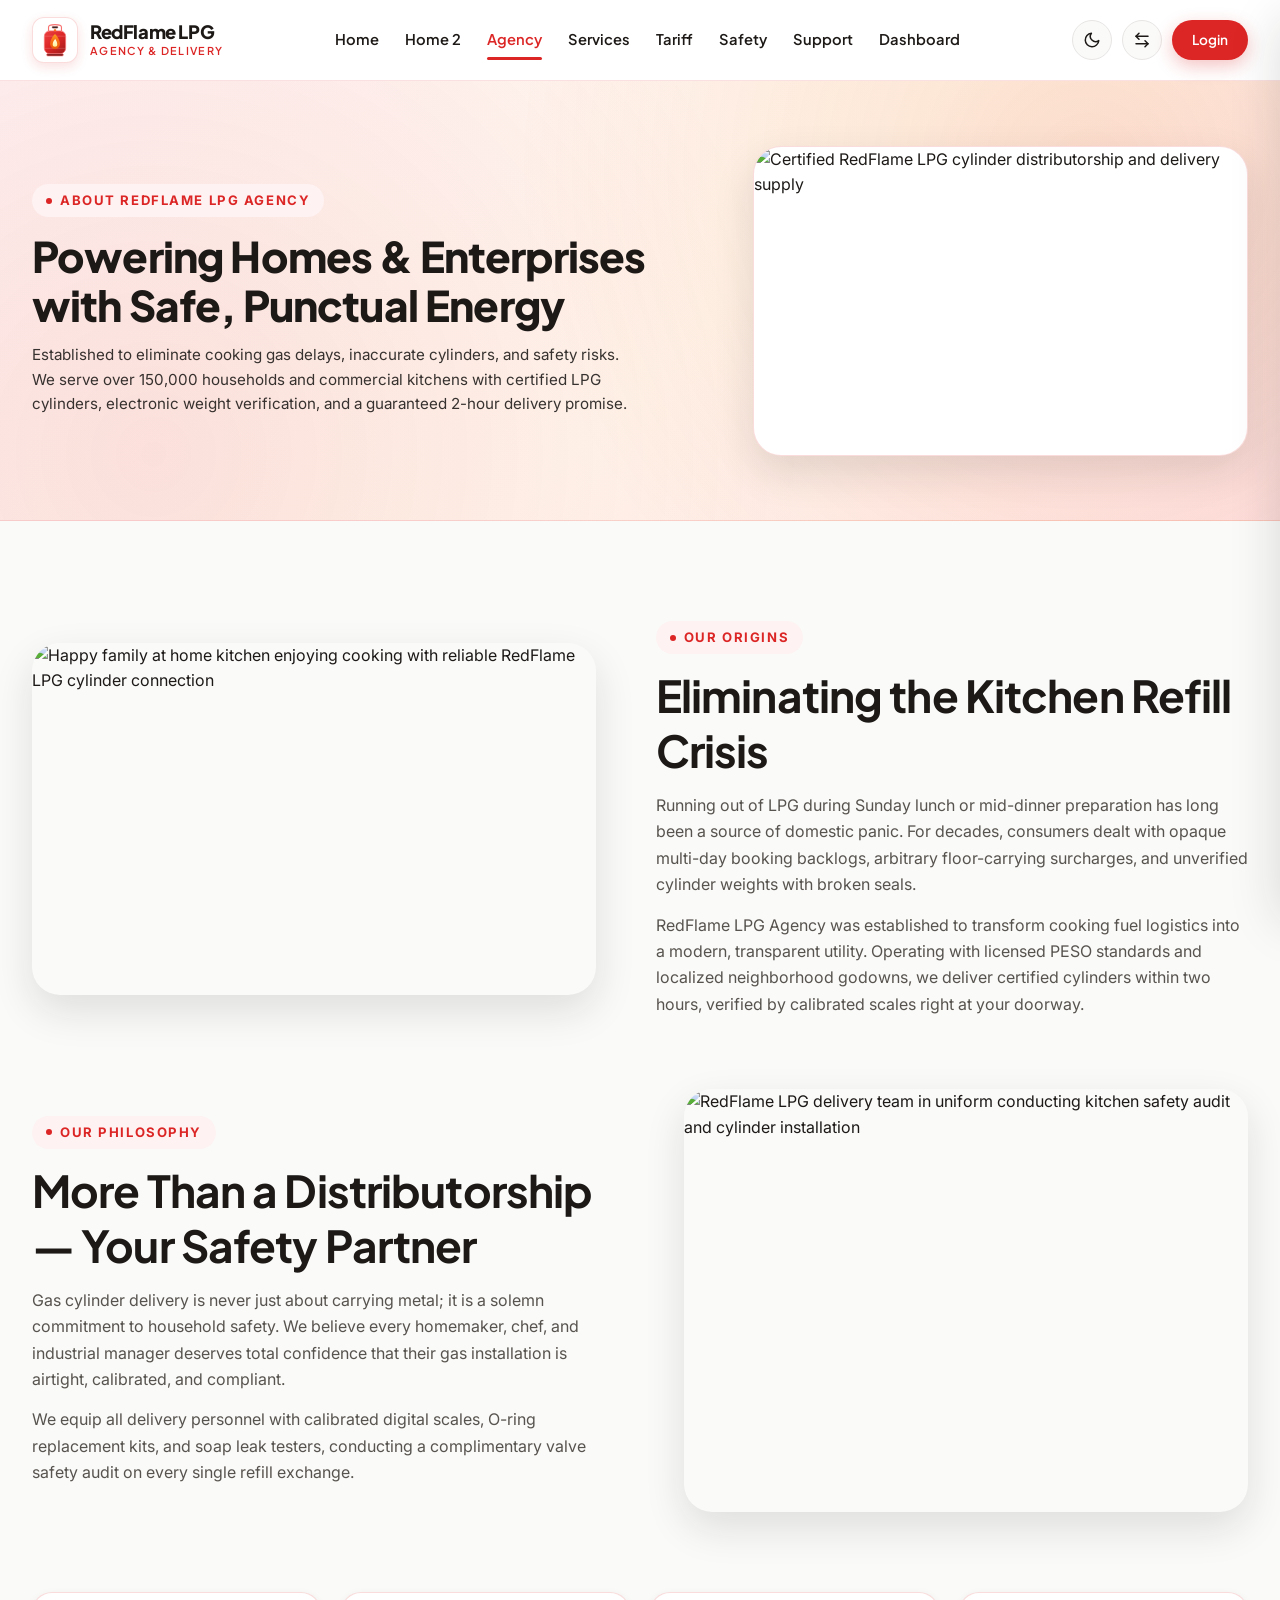
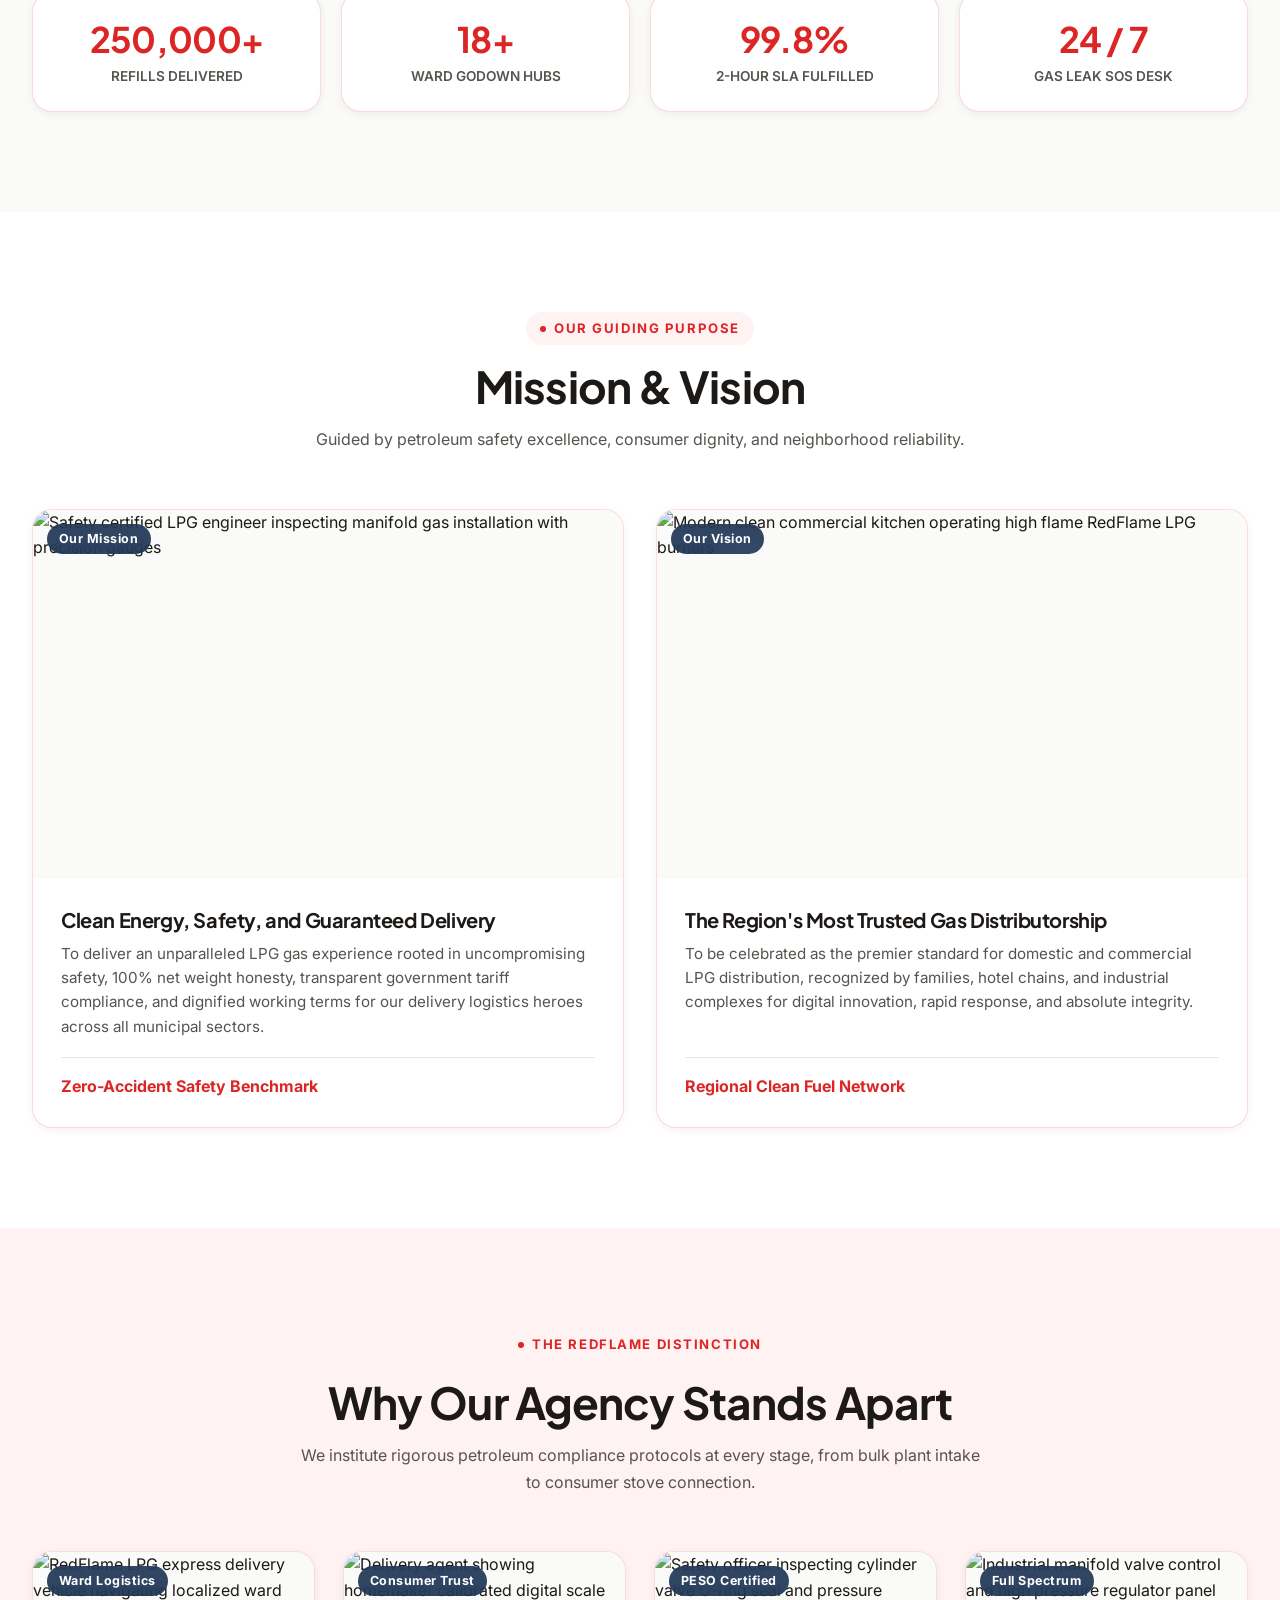
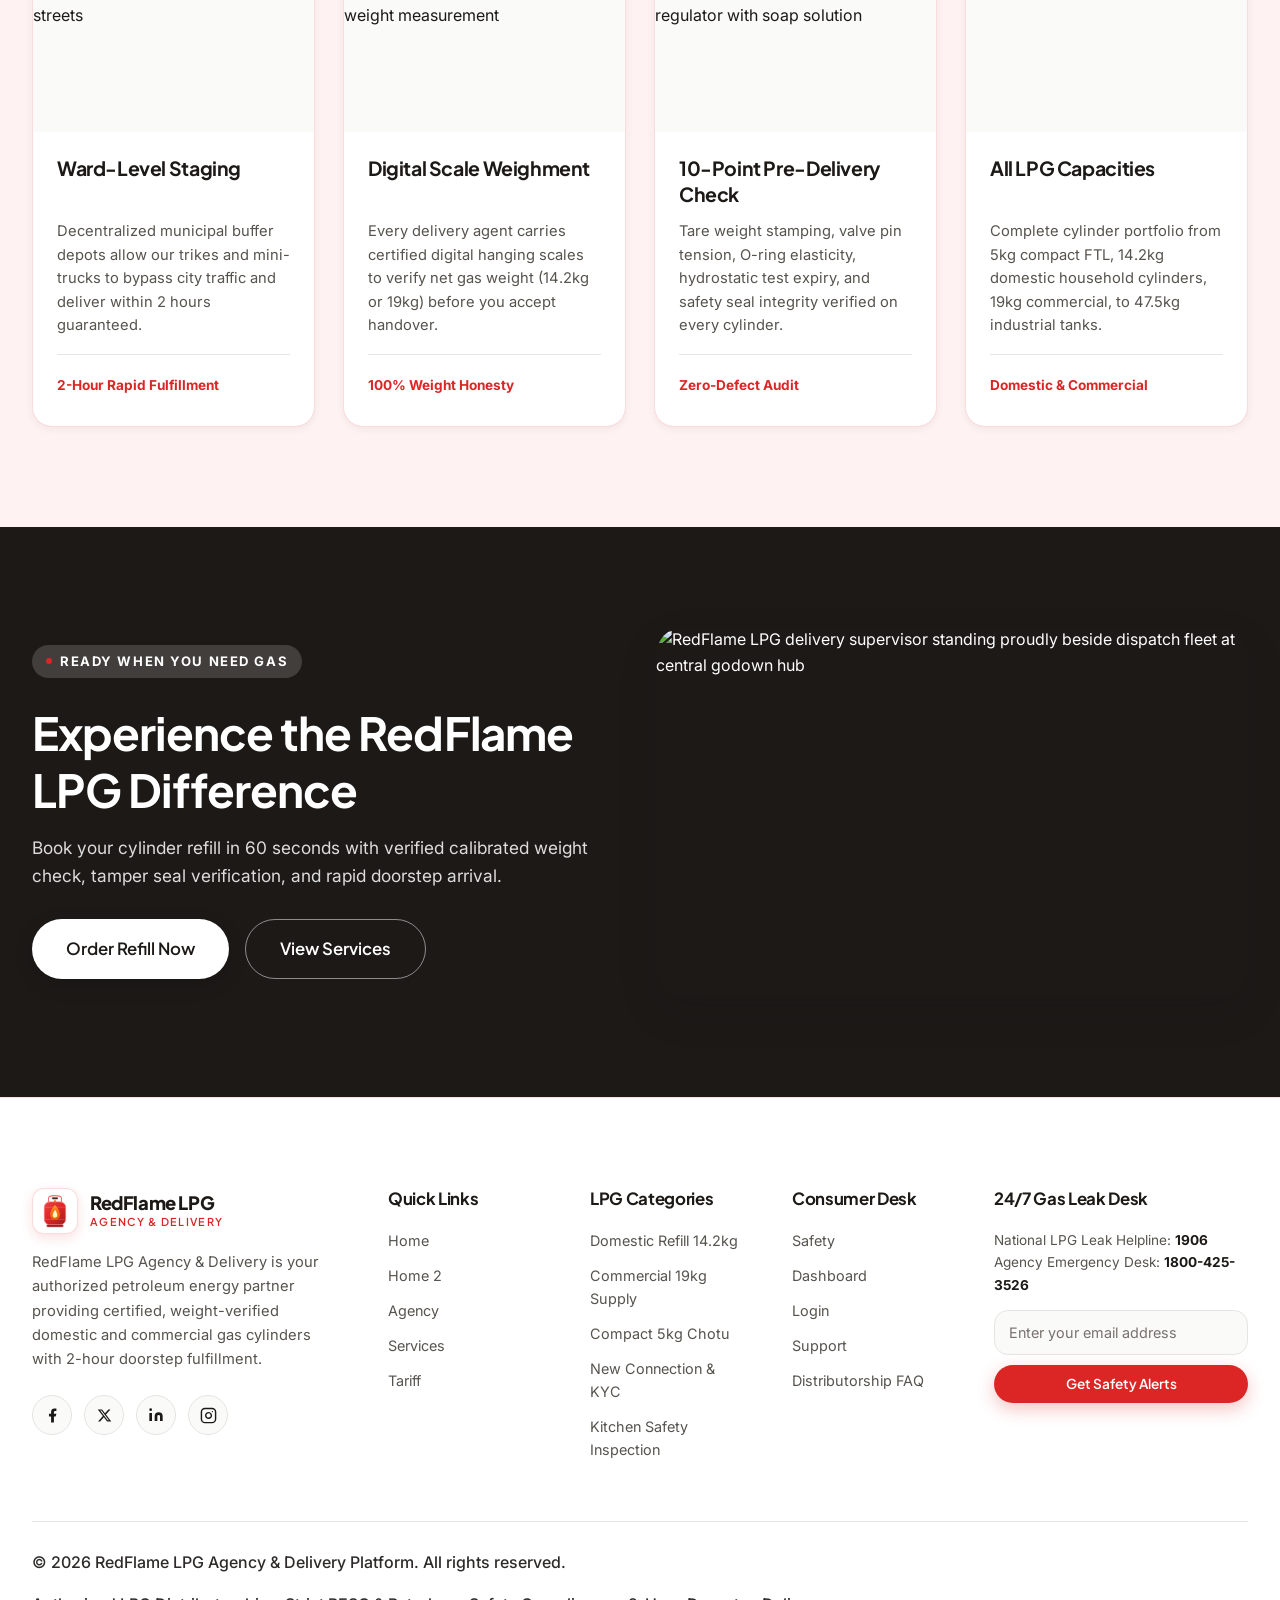
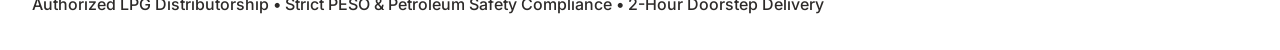
==== commit ae050c32: "U" ====
--- a/agency.html
+++ b/agency.html
@@ -174,13 +174,17 @@
          SECTION 01 — AGENCY HERO (Centered with Background Image)
          Image: images/image-18.png
          ========================================================================== -->
-    <section class="page-hero" style="background-image: url('https://images.jdmagicbox.com/quickquotes/images_main/portable-3kg-cooking-gas-cylinder-801790200-ij078xlw.jpg');">
-      <div class="page-hero-overlay"></div>
+    <section class="page-hero">
       <div class="container">
-        <div class="page-hero-content reveal">
-          <span class="eyebrow">About RedFlame LPG Agency</span>
-          <h1>Powering Homes &amp; Enterprises with Safe, Punctual Energy</h1>
-          <p class="lead">Established to eliminate cooking gas delays, inaccurate cylinders, and safety risks. We serve over 150,000 households and commercial kitchens with certified LPG cylinders, electronic weight verification, and a guaranteed 2-hour delivery promise.</p>
+        <div class="page-hero-grid">
+          <div class="page-hero-content reveal">
+            <span class="eyebrow">About RedFlame LPG Agency</span>
+            <h1>Powering Homes &amp; Enterprises with Safe, Punctual Energy</h1>
+            <p class="lead">Established to eliminate cooking gas delays, inaccurate cylinders, and safety risks. We serve over 150,000 households and commercial kitchens with certified LPG cylinders, electronic weight verification, and a guaranteed 2-hour delivery promise.</p>
+          </div>
+          <div class="page-hero-media reveal">
+            <img src="https://images.jdmagicbox.com/quickquotes/images_main/portable-3kg-cooking-gas-cylinder-801790200-ij078xlw.jpg" alt="Certified RedFlame LPG cylinder distributorship and delivery supply" loading="eager">
+          </div>
         </div>
       </div>
     </section>
@@ -372,7 +376,7 @@
             <span class="eyebrow" style="background:rgba(255,255,255,0.16); color:#FFFFFF;">Ready When You Need Gas</span>
             <h2 style="font-size:clamp(2rem, 3.8vw, 2.85rem); margin-block:12px 16px;">Experience the RedFlame LPG Difference</h2>
             <p style="font-size:1.08rem; line-height:1.65; margin-block-end:28px;">Book your cylinder refill in 60 seconds with verified calibrated weight check, tamper seal verification, and rapid doorstep arrival.</p>
-            <div class="cta-btn-group" style="display:flex; gap:16px; flex-wrap:wrap;">
+            <div class="cta-btn-group agency-cta-btns" style="display:flex; gap:16px; flex-wrap:wrap;">
               <button type="button" class="btn btn-white btn-lg" data-open-modal="booking">Order Refill Now</button>
               <a href="services.html" class="btn btn-outline btn-lg" style="color:#FFFFFF; border-color:rgba(255,255,255,0.5);">View Services</a>
             </div>
--- a/assets/css/style.css
+++ b/assets/css/style.css
@@ -1620,45 +1620,31 @@
 }
 
 /* ==========================================================================
-   INNER PAGE HEROES (ABOUT TO CONTACT — CENTERED WITH IMAGE BACKDROP)
+   INNER PAGE HEROES (SPLIT LAYOUT WITH SEPARATE IMAGE, UNIFORM HEIGHT)
    ========================================================================== */
 .page-hero {
   position: relative;
   display: flex;
   align-items: center;
   justify-content: center;
-  height: 420px;
-  min-height: 420px;
+  height: 440px;
+  min-height: 440px;
   box-sizing: border-box;
-  padding-block: 40px;
-  background-color: var(--bg-primary);
-  background-size: cover;
-  background-position: center;
-  background-repeat: no-repeat;
+  padding-block: 36px;
+  background:
+    radial-gradient(circle at 85% 20%, rgba(234, 88, 12, 0.14) 0%, transparent 50%),
+    radial-gradient(circle at 12% 85%, rgba(220, 38, 38, 0.10) 0%, transparent 55%),
+    linear-gradient(135deg, #FEF2F2 0%, #FFF7ED 55%, #FEE2E2 100%);
   overflow: hidden;
-  border-bottom: 1px solid var(--color-border);
-}
-
-.page-hero-overlay {
-  position: absolute;
-  inset: 0;
-  background: radial-gradient(
-    ellipse at center,
-    rgba(255, 255, 255, 0.93) 0%,
-    rgba(254, 242, 242, 0.88) 55%,
-    rgba(254, 226, 226, 0.72) 100%
-  );
-  z-index: 1;
-  pointer-events: none;
-}
-
-[data-theme="dark"] .page-hero-overlay {
-  background: radial-gradient(
-    ellipse at center,
-    rgba(18, 9, 9, 0.94) 0%,
-    rgba(26, 14, 14, 0.88) 58%,
-    rgba(36, 19, 19, 0.75) 100%
-  );
+  border-bottom: 1px solid rgba(220, 38, 38, 0.16);
+}
+
+[data-theme="dark"] .page-hero {
+  background:
+    radial-gradient(circle at 85% 20%, rgba(239, 68, 68, 0.18) 0%, transparent 50%),
+    radial-gradient(circle at 12% 85%, rgba(251, 146, 60, 0.10) 0%, transparent 55%),
+    linear-gradient(135deg, #170B0B 0%, #241313 55%, #1A0E0E 100%);
+  border-bottom: 1px solid rgba(248, 113, 113, 0.22);
 }
 
 .page-hero .container {
@@ -1667,14 +1653,21 @@
   width: 100%;
 }
 
+.page-hero-grid {
+  display: grid;
+  grid-template-columns: 1.15fr 0.85fr;
+  gap: clamp(28px, 4vw, 56px);
+  align-items: center;
+}
+
 .page-hero-content {
-  max-width: 780px;
-  margin-inline: auto;
-  text-align: center;
+  max-width: 660px;
+  margin-inline: 0;
+  text-align: start;
 }
 
 .page-hero-content-wide {
-  max-width: 920px;
+  max-width: 680px;
 }
 
 .hero-break {
@@ -1682,39 +1675,86 @@
 }
 
 .page-hero-content h1 {
-  font-size: clamp(2.1rem, 4.2vw, 3.25rem);
-  line-height: 1.18;
-  margin-block-end: 18px;
+  font-size: clamp(1.85rem, 3.3vw, 2.75rem);
+  line-height: 1.16;
+  margin-block-end: 14px;
 }
 
 .page-hero-content .lead {
   color: var(--text-main);
   opacity: 0.88;
-  max-width: 680px;
-  margin-inline: auto;
+  max-width: 600px;
+  margin-inline: 0;
+  font-size: clamp(0.95rem, 1.15vw, 1.06rem);
+  line-height: 1.62;
+}
+
+.page-hero-media {
+  width: 100%;
+  height: 310px;
+  border-radius: var(--radius-xl);
+  overflow: hidden;
+  border: 1px solid var(--color-card-border);
+  box-shadow: var(--shadow-lg);
+  background: var(--bg-card);
+  position: relative;
+}
+
+.page-hero-media img {
+  width: 100%;
+  height: 100%;
+  object-fit: cover;
+  object-position: center;
+  display: block;
 }
 
 .page-hero-cta {
   display: flex;
   flex-wrap: wrap;
-  justify-content: center;
+  justify-content: flex-start;
   gap: 16px;
-  margin-block-start: 28px;
-}
-
-@media (max-width: 768px) {
+  margin-block-start: 24px;
+}
+
+@media (max-width: 1024px) {
   .page-hero {
-    height: 380px;
-    min-height: 380px;
-    padding-block: 30px;
-  }
-}
-
-@media (max-width: 480px) {
+    height: 420px;
+    min-height: 420px;
+    padding-block: 28px;
+  }
+  .page-hero-grid {
+    gap: 24px;
+  }
+  .page-hero-content h1 {
+    font-size: clamp(1.6rem, 2.8vw, 2.15rem);
+  }
+  .page-hero-media {
+    height: 270px;
+  }
+}
+
+@media (max-width: 767px) {
   .page-hero {
     height: auto;
-    min-height: 340px;
-    padding-block: 36px 20px;
+    min-height: 460px;
+    padding-block: 36px;
+  }
+  .page-hero-grid {
+    grid-template-columns: 1fr;
+    gap: 24px;
+  }
+  .page-hero-content {
+    text-align: center;
+    margin-inline: auto;
+  }
+  .page-hero-content .eyebrow {
+    margin-inline: auto;
+  }
+  .page-hero-content .lead {
+    margin-inline: auto;
+  }
+  .page-hero-media {
+    height: 220px;
   }
 }
 
@@ -3165,7 +3205,31 @@
     grid-template-columns: 1fr;
   }
   .driver-feature-img {
-    height: 320px;
+    aspect-ratio: 16 / 10;
+    height: auto;
+    min-height: 360px;
+    max-height: 540px;
+    object-fit: cover;
+    object-position: center 20%;
+  }
+
+  /* Agency Why Stands Apart taller image at 1024px & 768px */
+  .agency-why-grid .card-img-wrap {
+    height: 245px;
+  }
+
+  /* Agency Experience CTA buttons equal length on tablet (768px - 1024px) */
+  .agency-cta-btns {
+    display: grid !important;
+    grid-template-columns: repeat(2, minmax(0, 1fr));
+    gap: 16px;
+    width: 100%;
+    max-width: 520px;
+  }
+  .agency-cta-btns .btn {
+    width: 100%;
+    justify-content: center;
+    text-align: center;
   }
 
   /* Contact Map Tablet */
@@ -3350,6 +3414,30 @@
   height: 180px;
   width: 100%;
   flex-shrink: 0;
+}
+
+@media (max-width: 1024px) {
+  .agency-why-grid .card-img-wrap {
+    height: 245px;
+  }
+}
+
+@media (max-width: 767px) {
+  .agency-why-grid .card-img-wrap {
+    height: 220px;
+  }
+  .driver-feature-img {
+    height: 280px;
+    min-height: 0;
+  }
+}
+
+@media (max-width: 520px) {
+  .agency-cta-btns {
+    grid-template-columns: minmax(0, 1fr) !important;
+    max-width: 300px;
+    margin-inline: auto;
+  }
 }
 
 .agency-why-grid .card-body {
